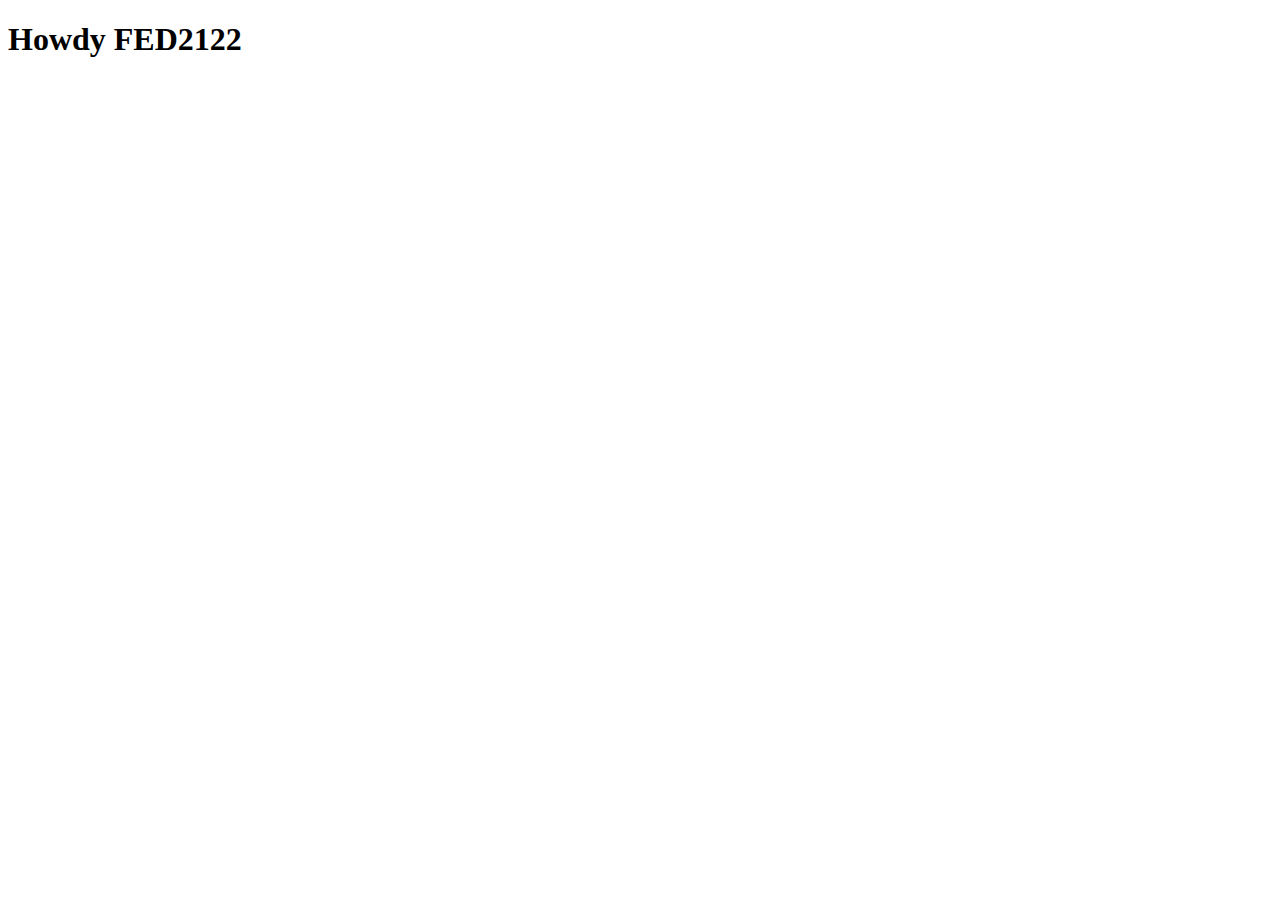
==== index.html @ 8ba16853 "Add files via upload" ====
<!doctype html>
<html lang="nl">
	
<head>
	<meta charset="UTF-8">
	<meta name="author" content="jouw naam">
	<meta name="viewport" content="width=device-width, initial-scale=1">
	
	<title>Li.me</title>
	
	<link href="styles/style.css" rel="stylesheet">
	<link rel="icon" type="image/svg+xml" href="images/LimeLogo.png">
</head>

<body>
	<h1>Howdy FED2122</h1>

	<script src="scripts/script.js"></script>
</body>
	
</html>
---- styles/style.css ----
/* CSS Document */
*, *::after, *::before {
  box-sizing:border-box;  
}
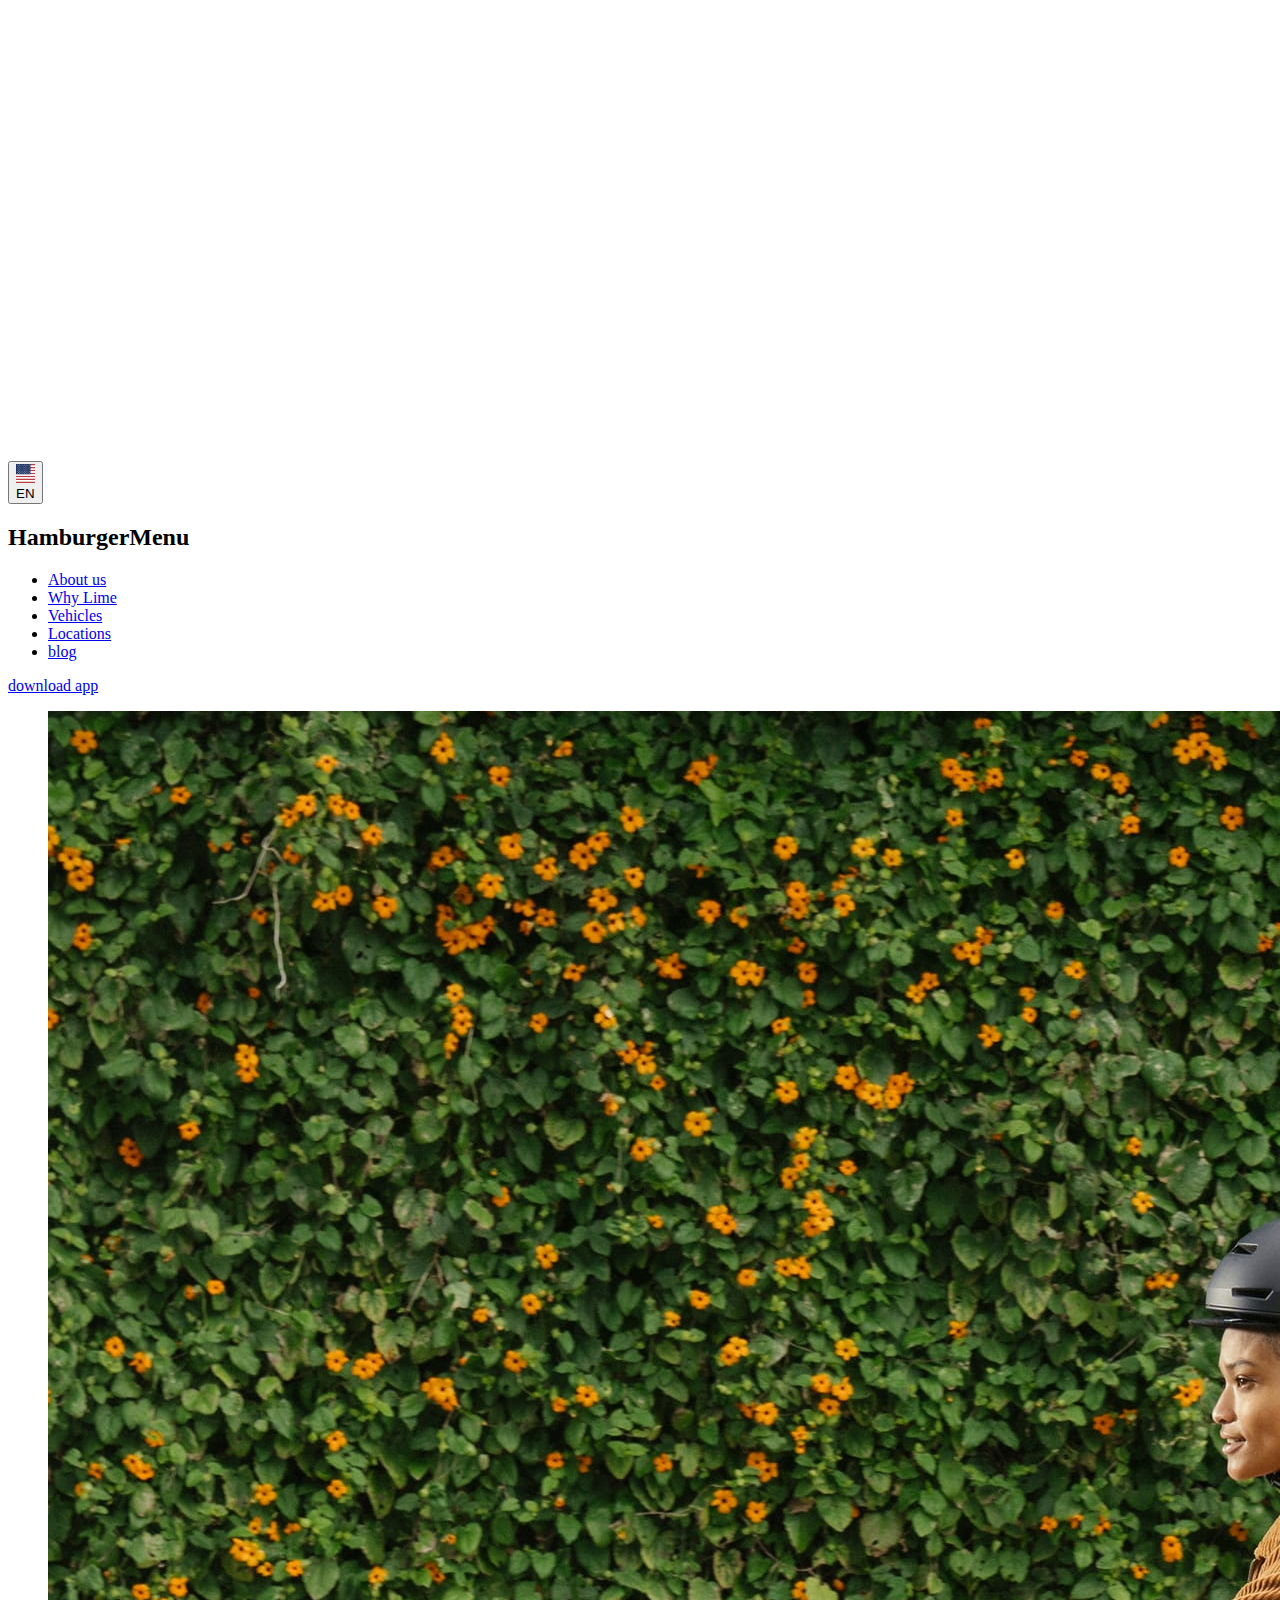
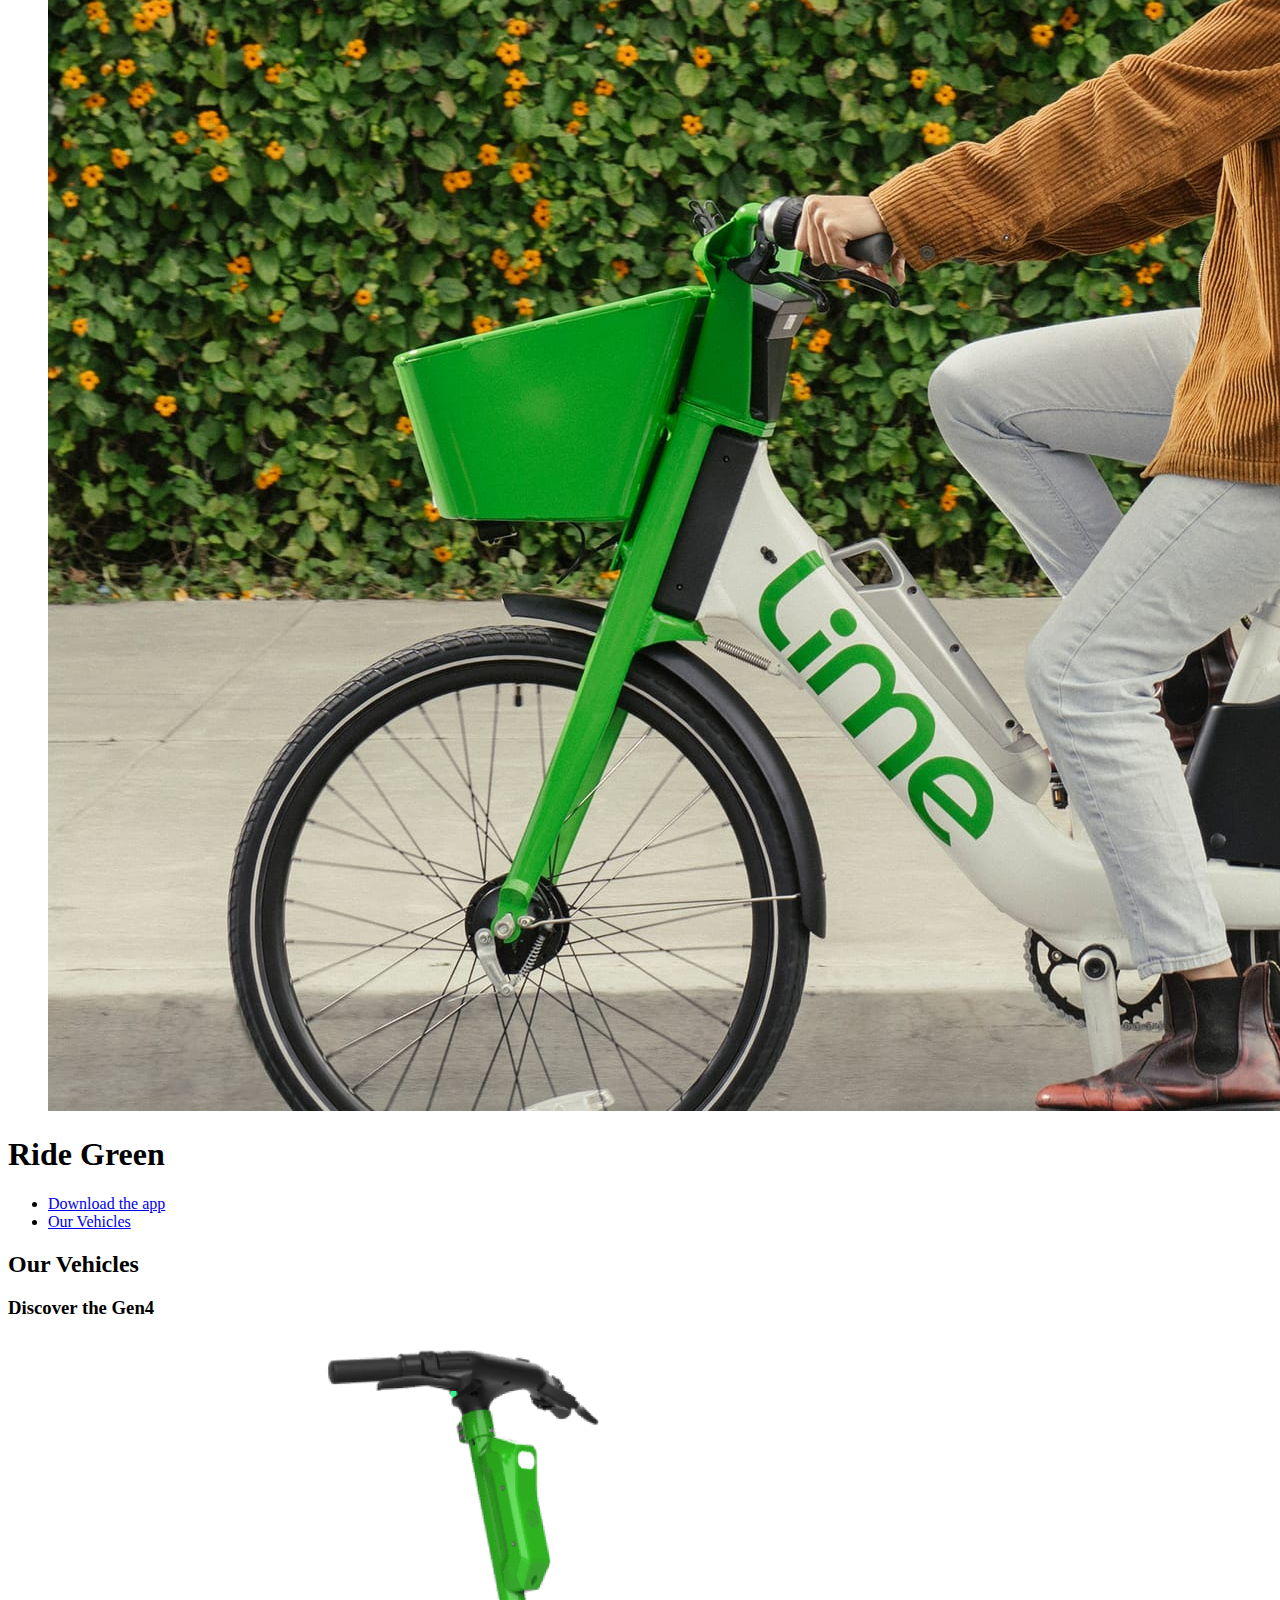
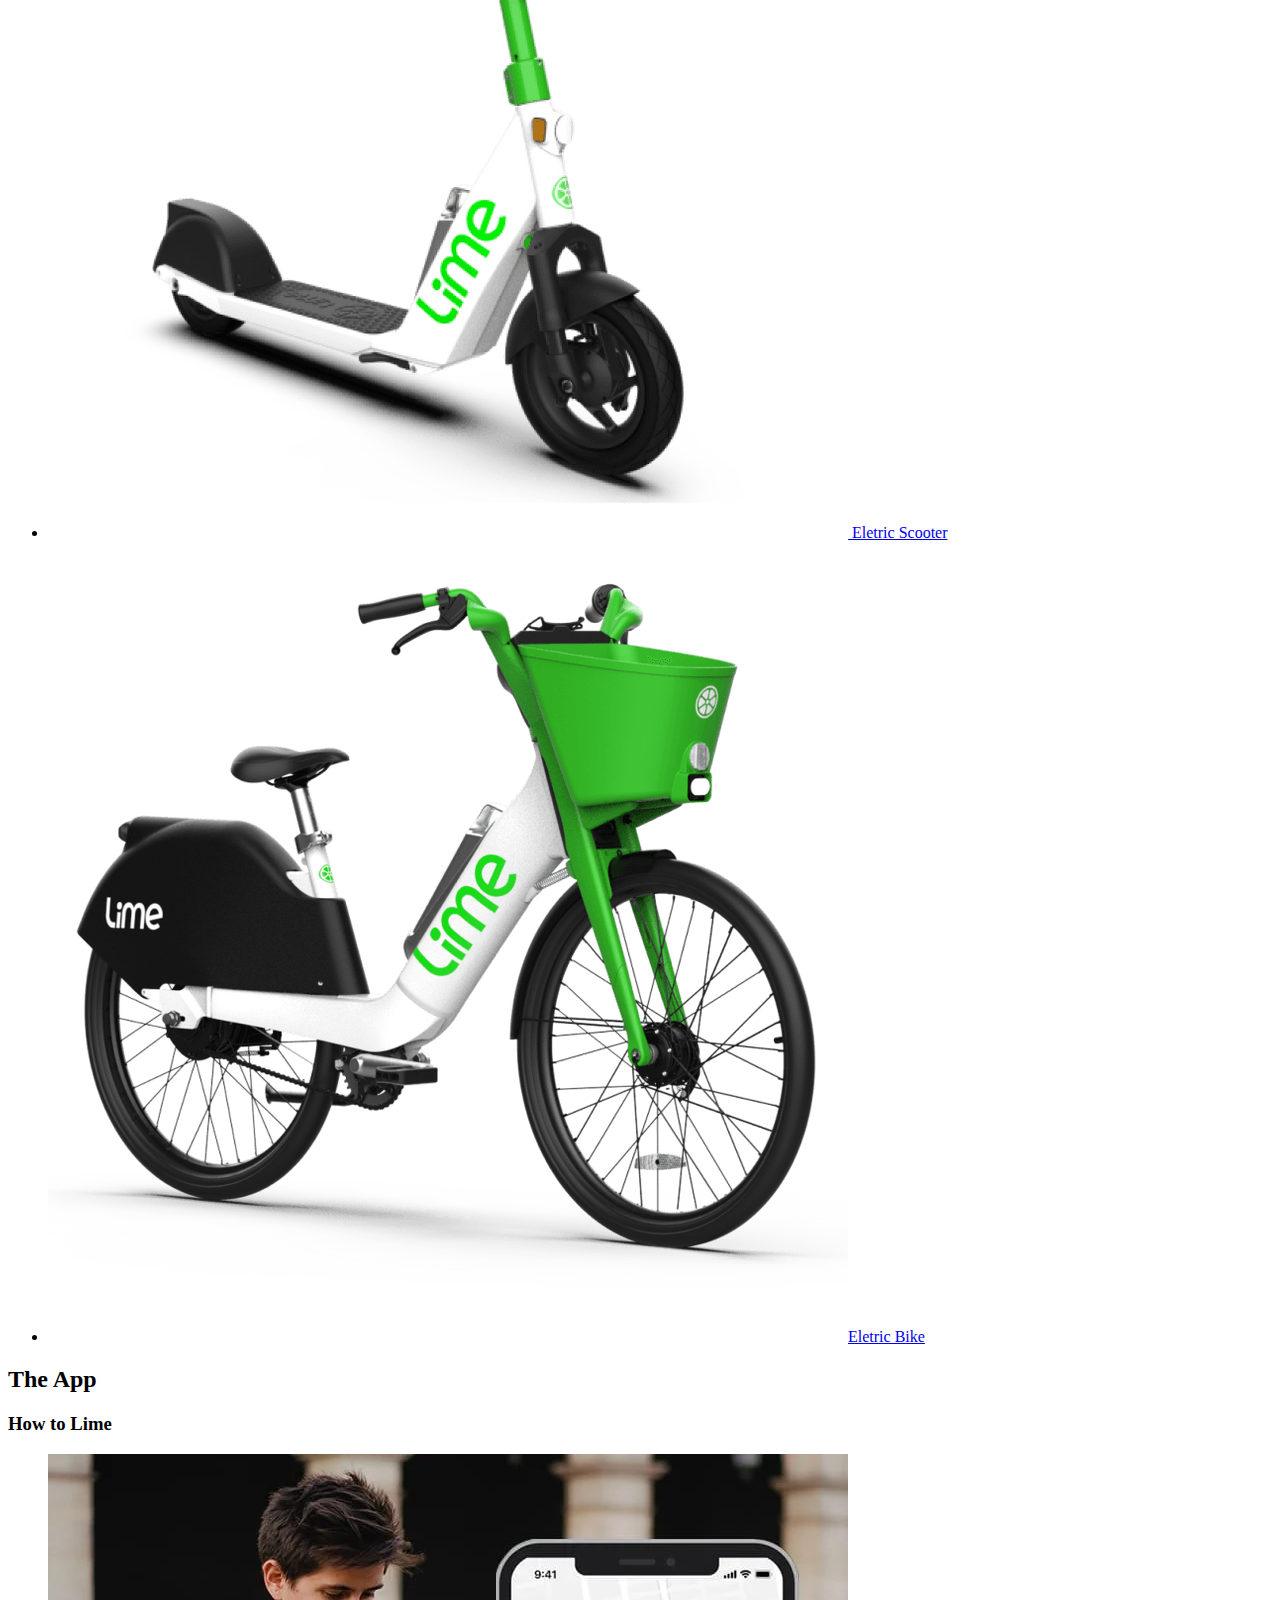
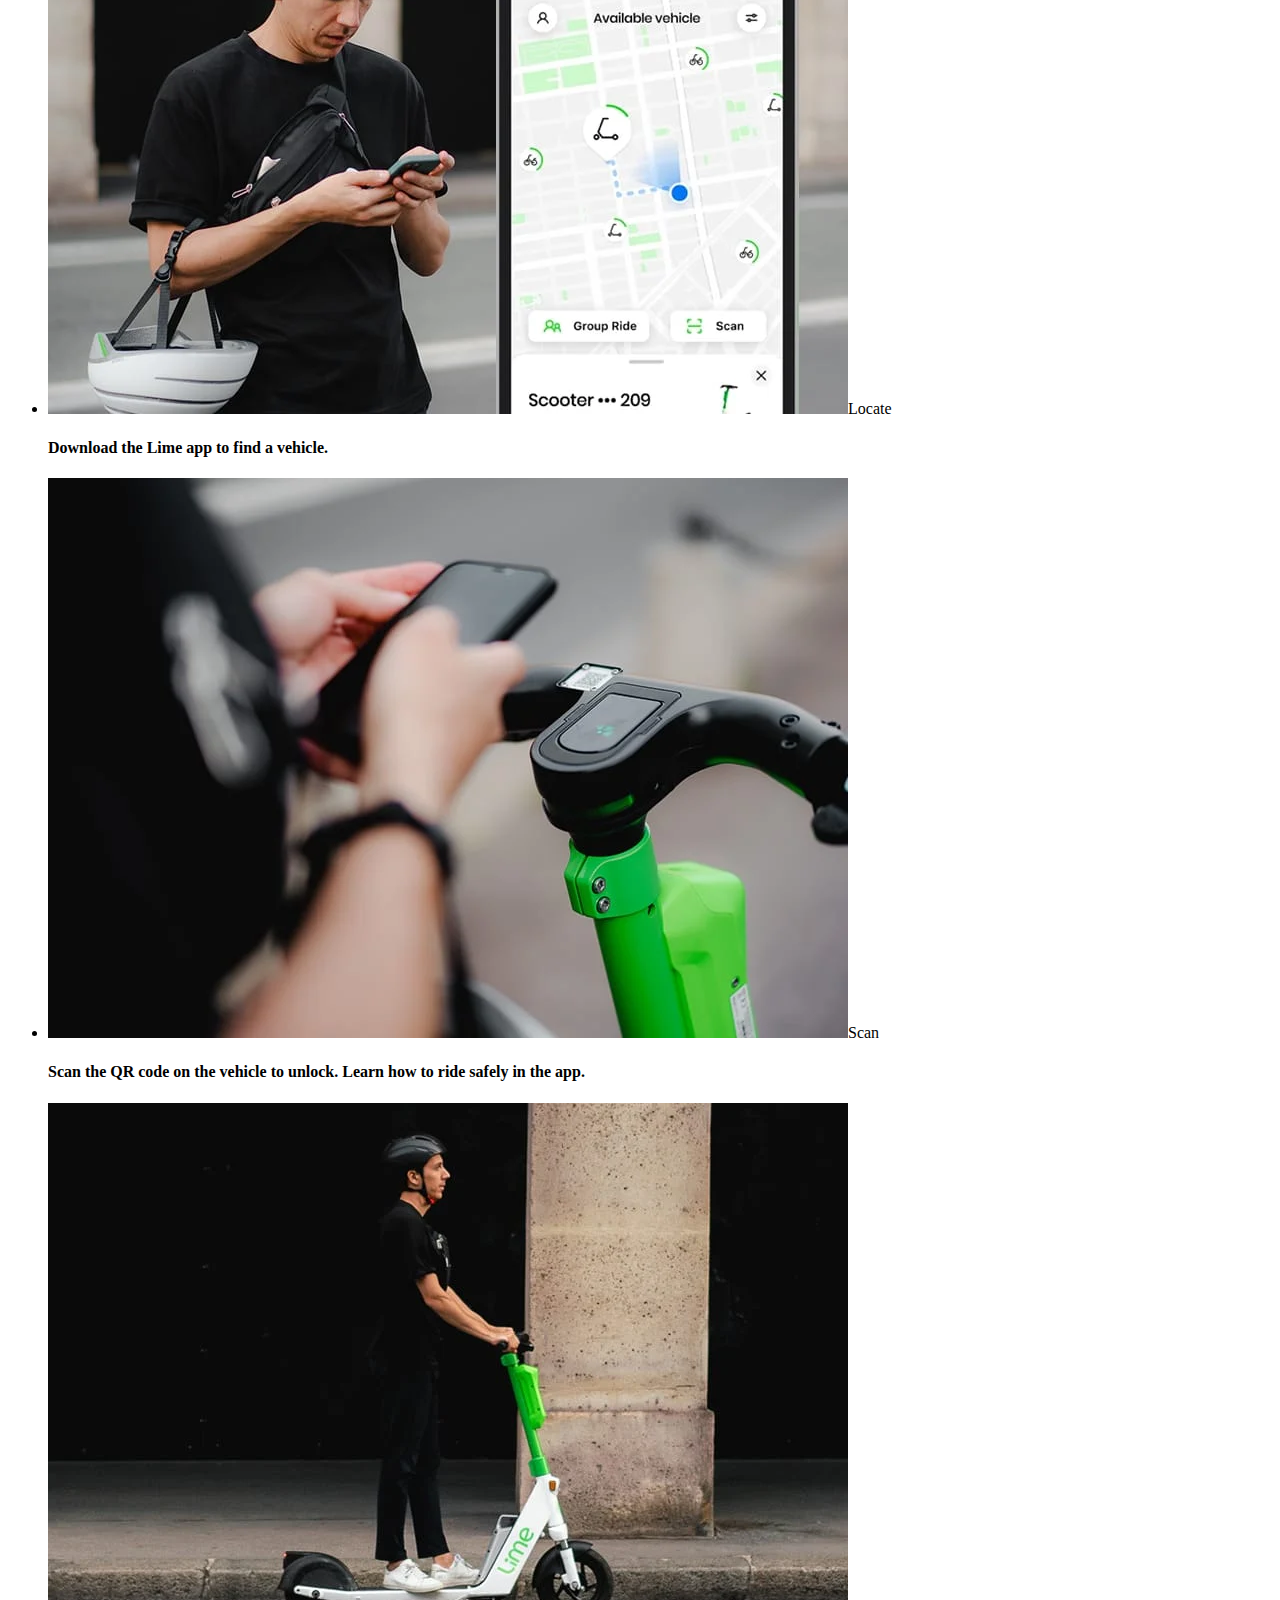
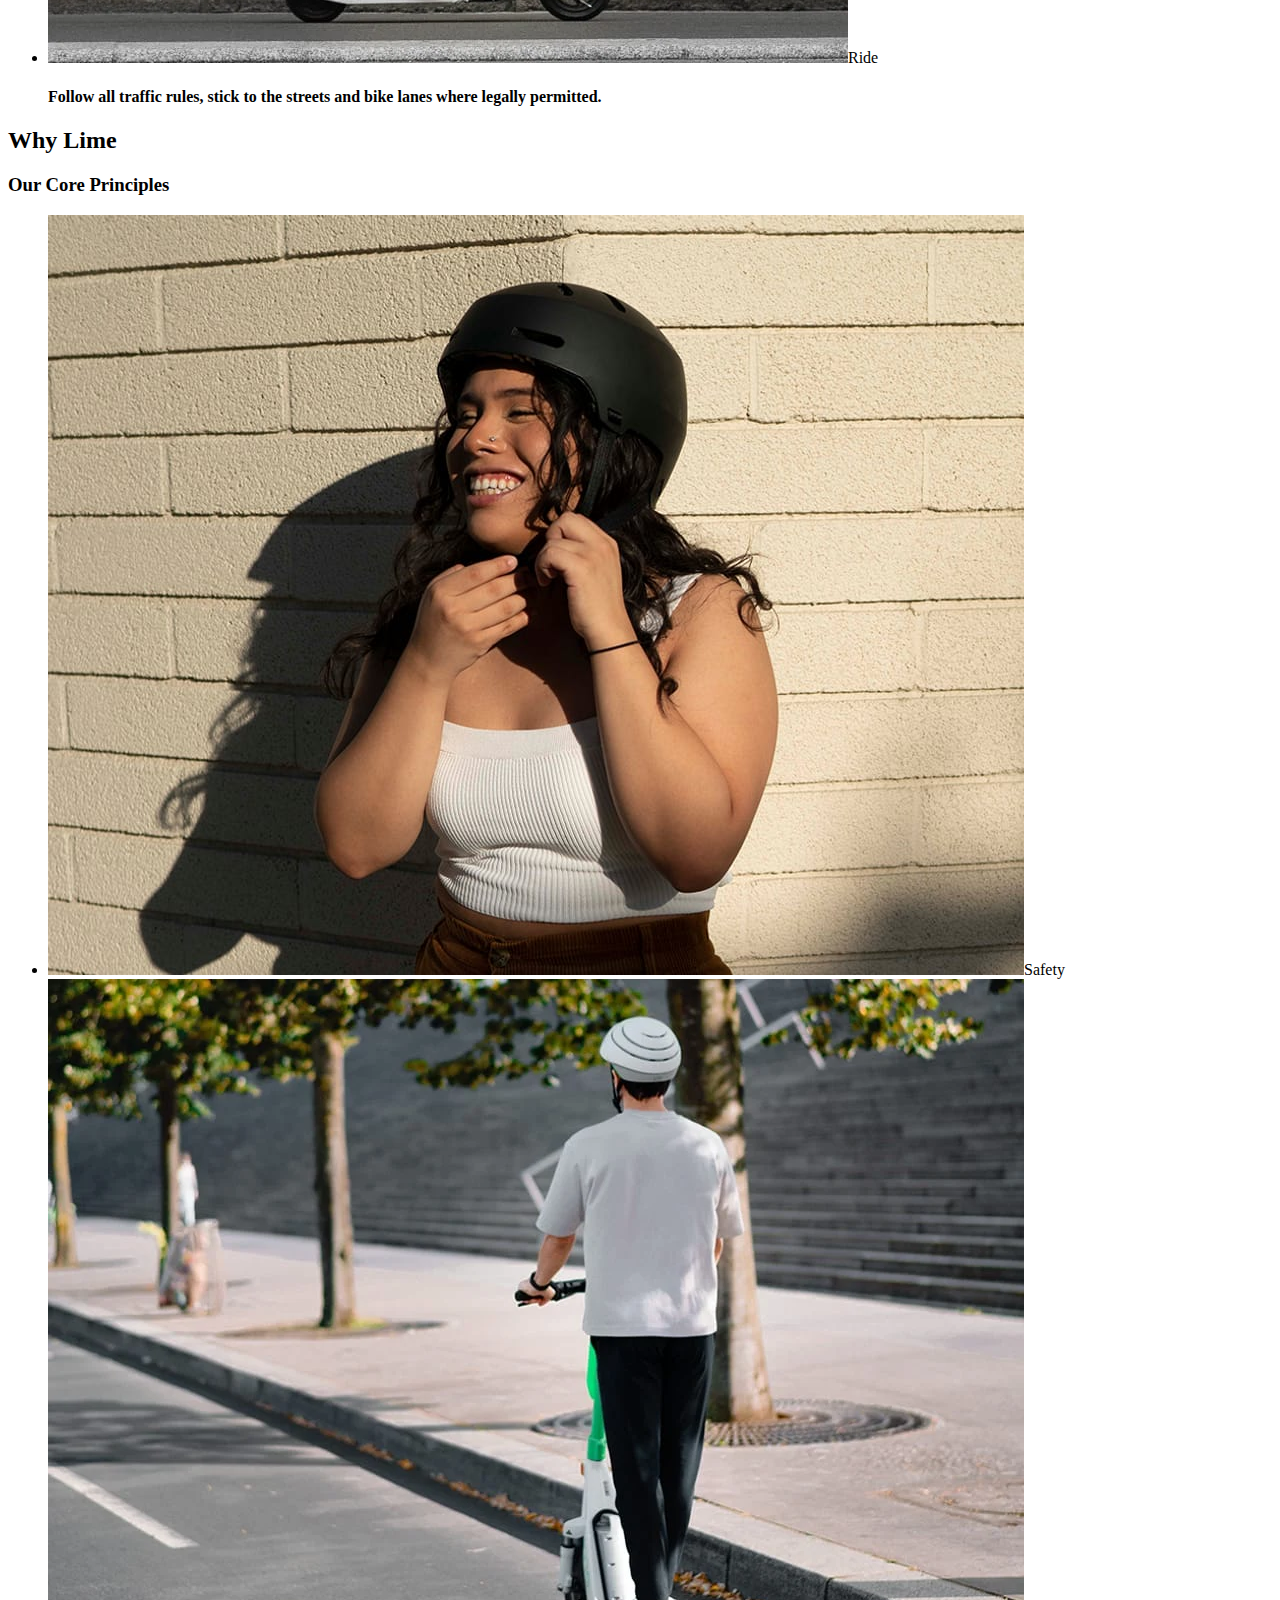
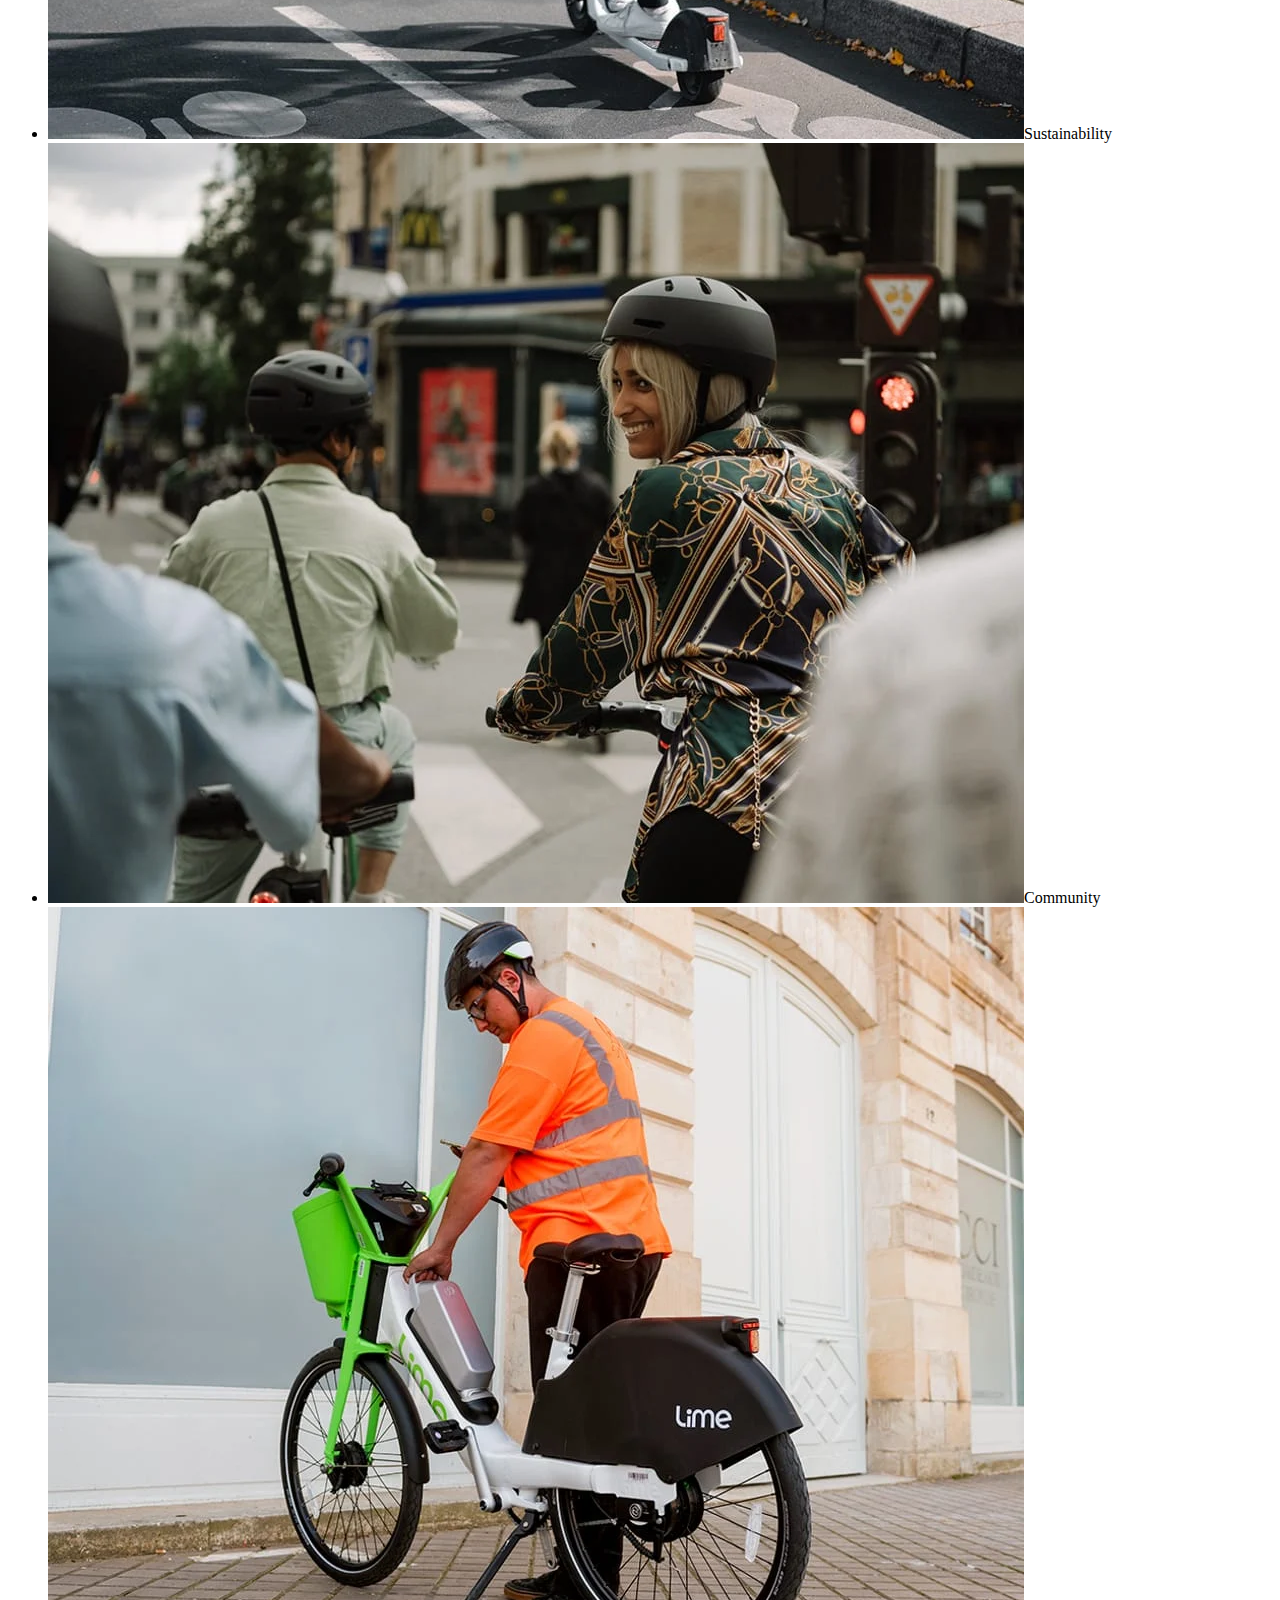
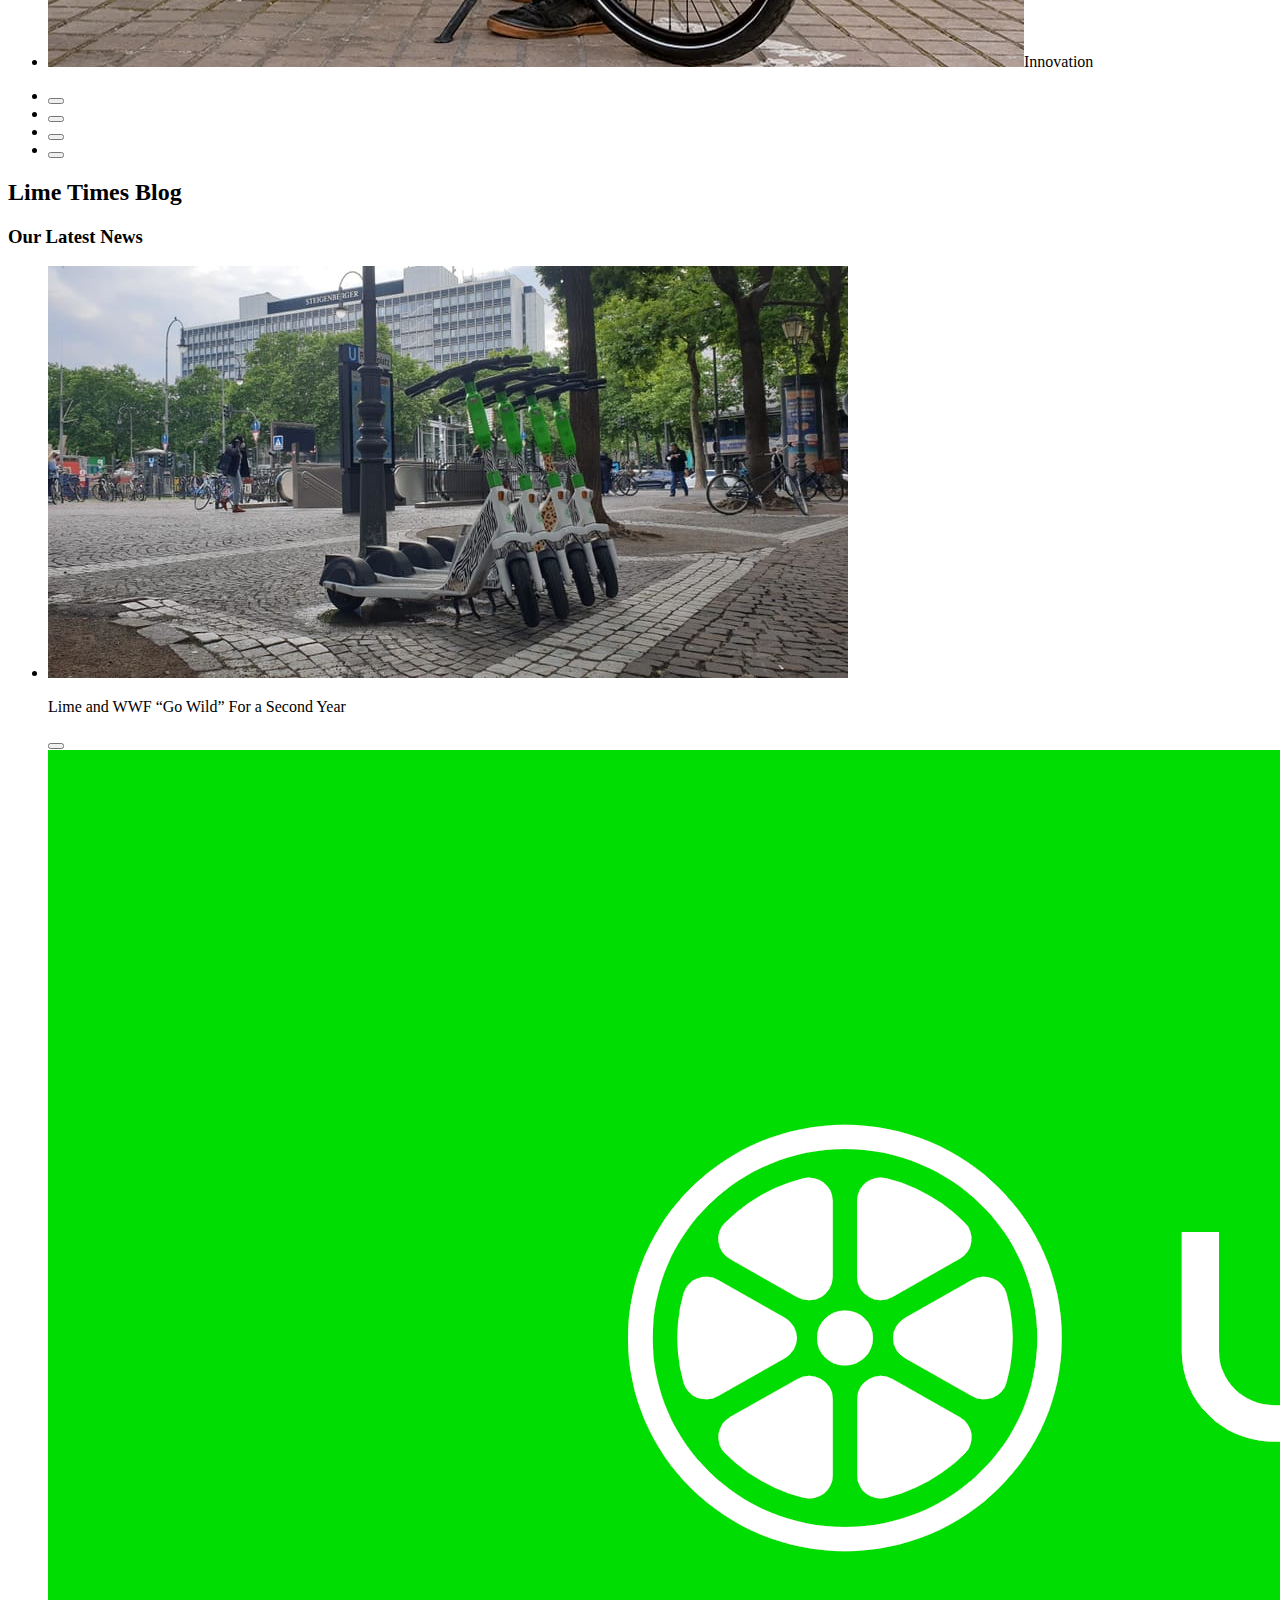
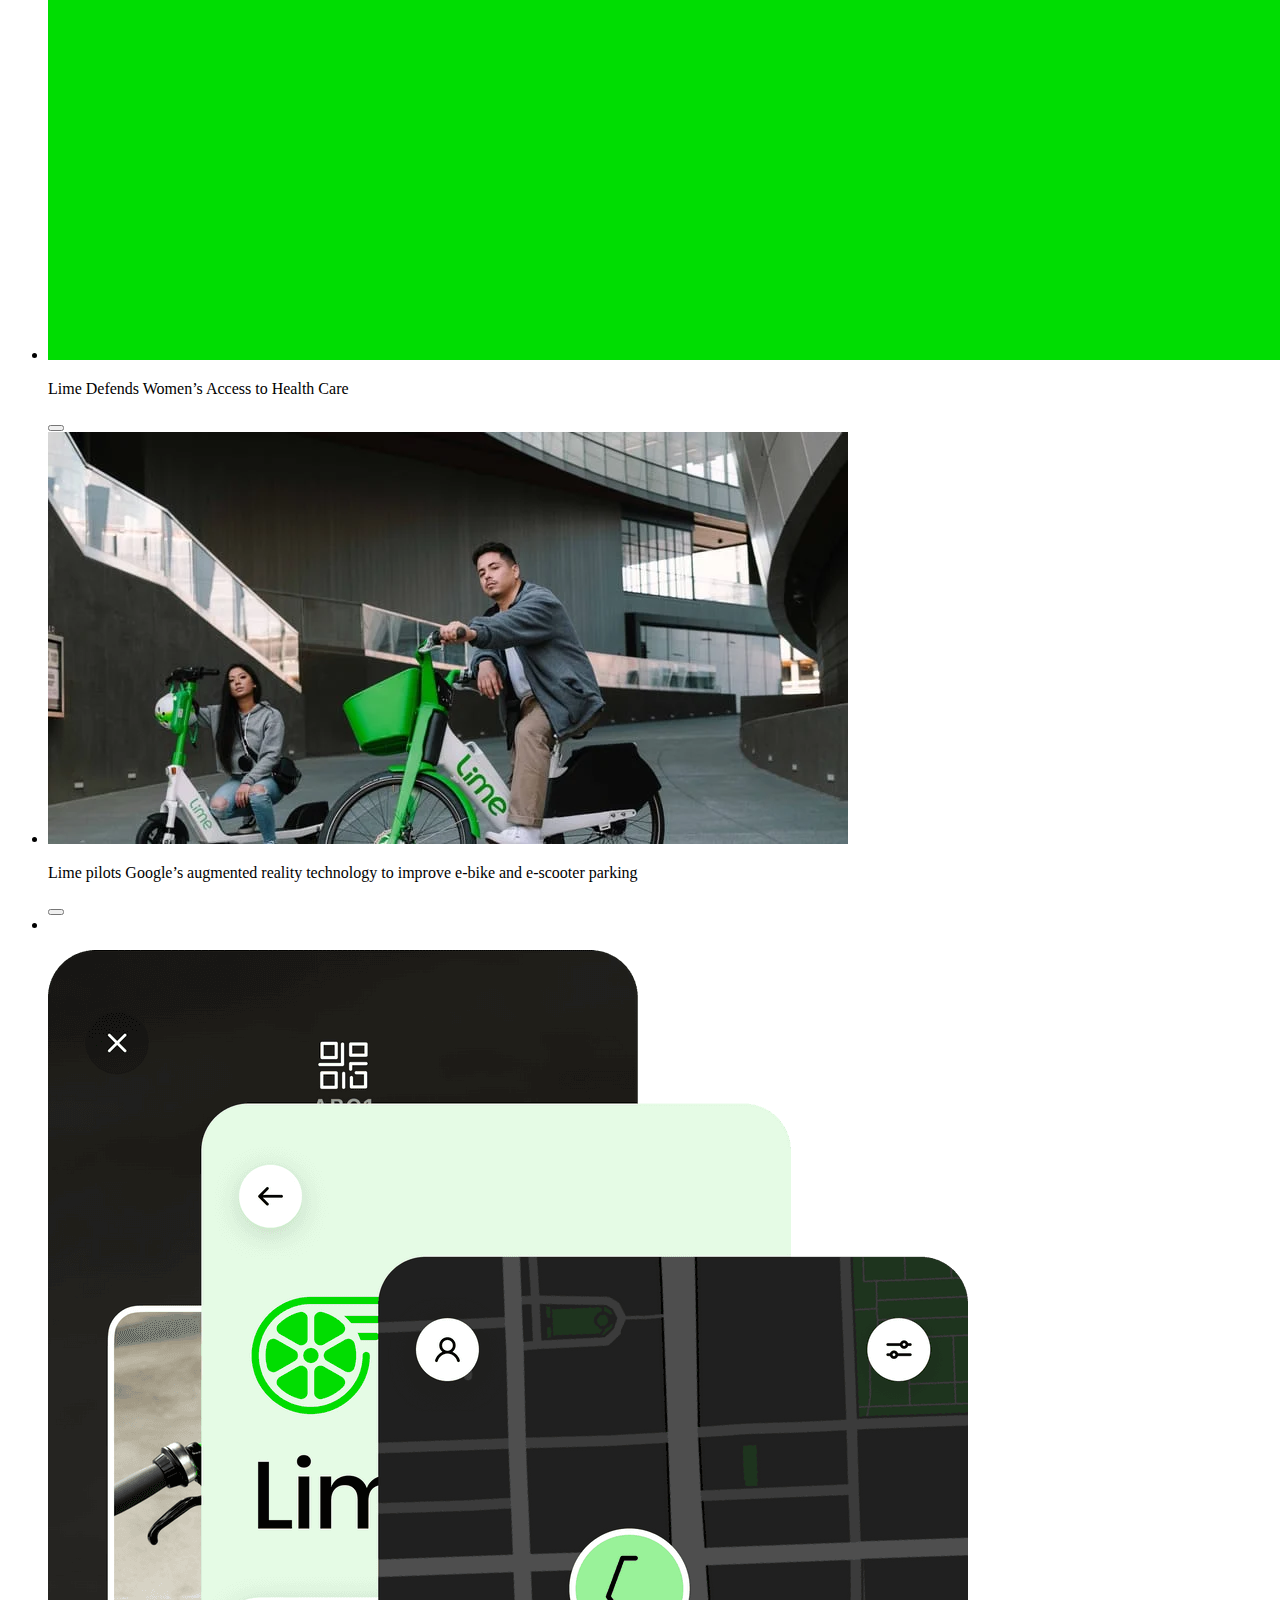
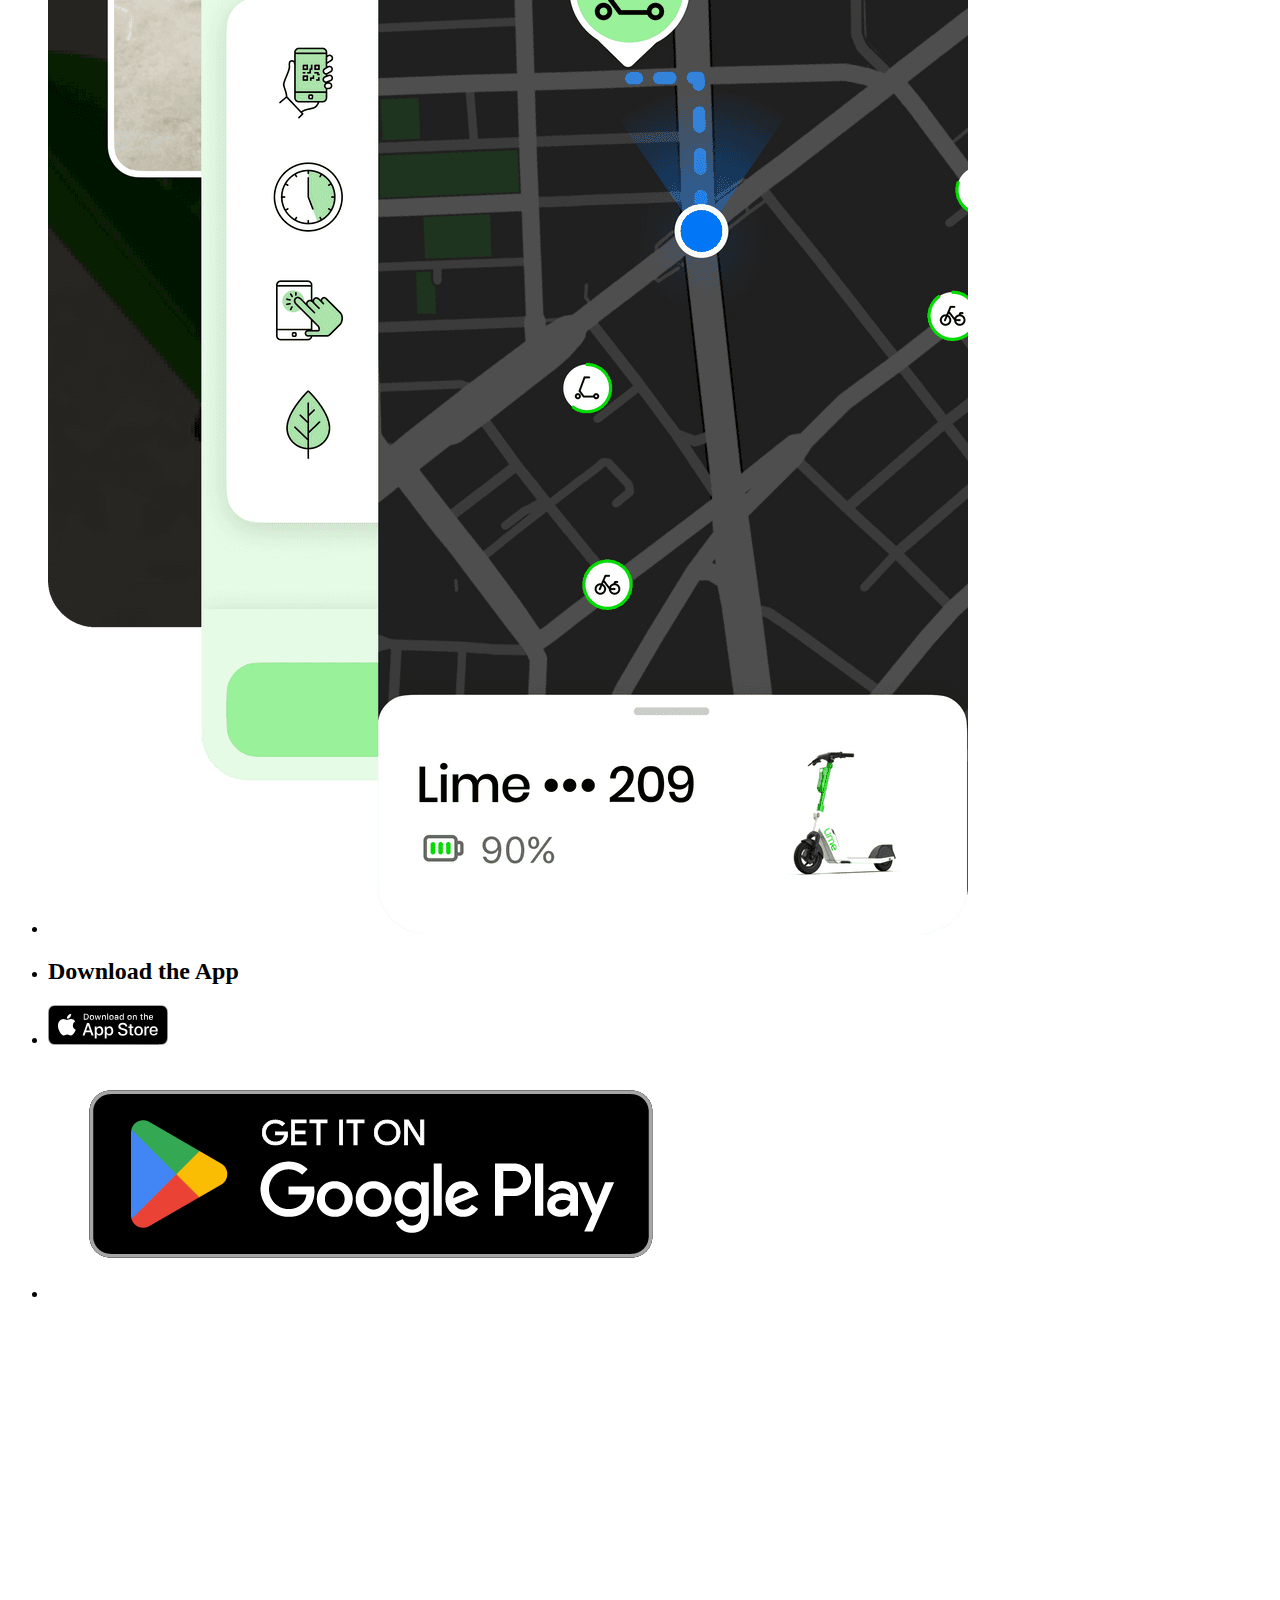
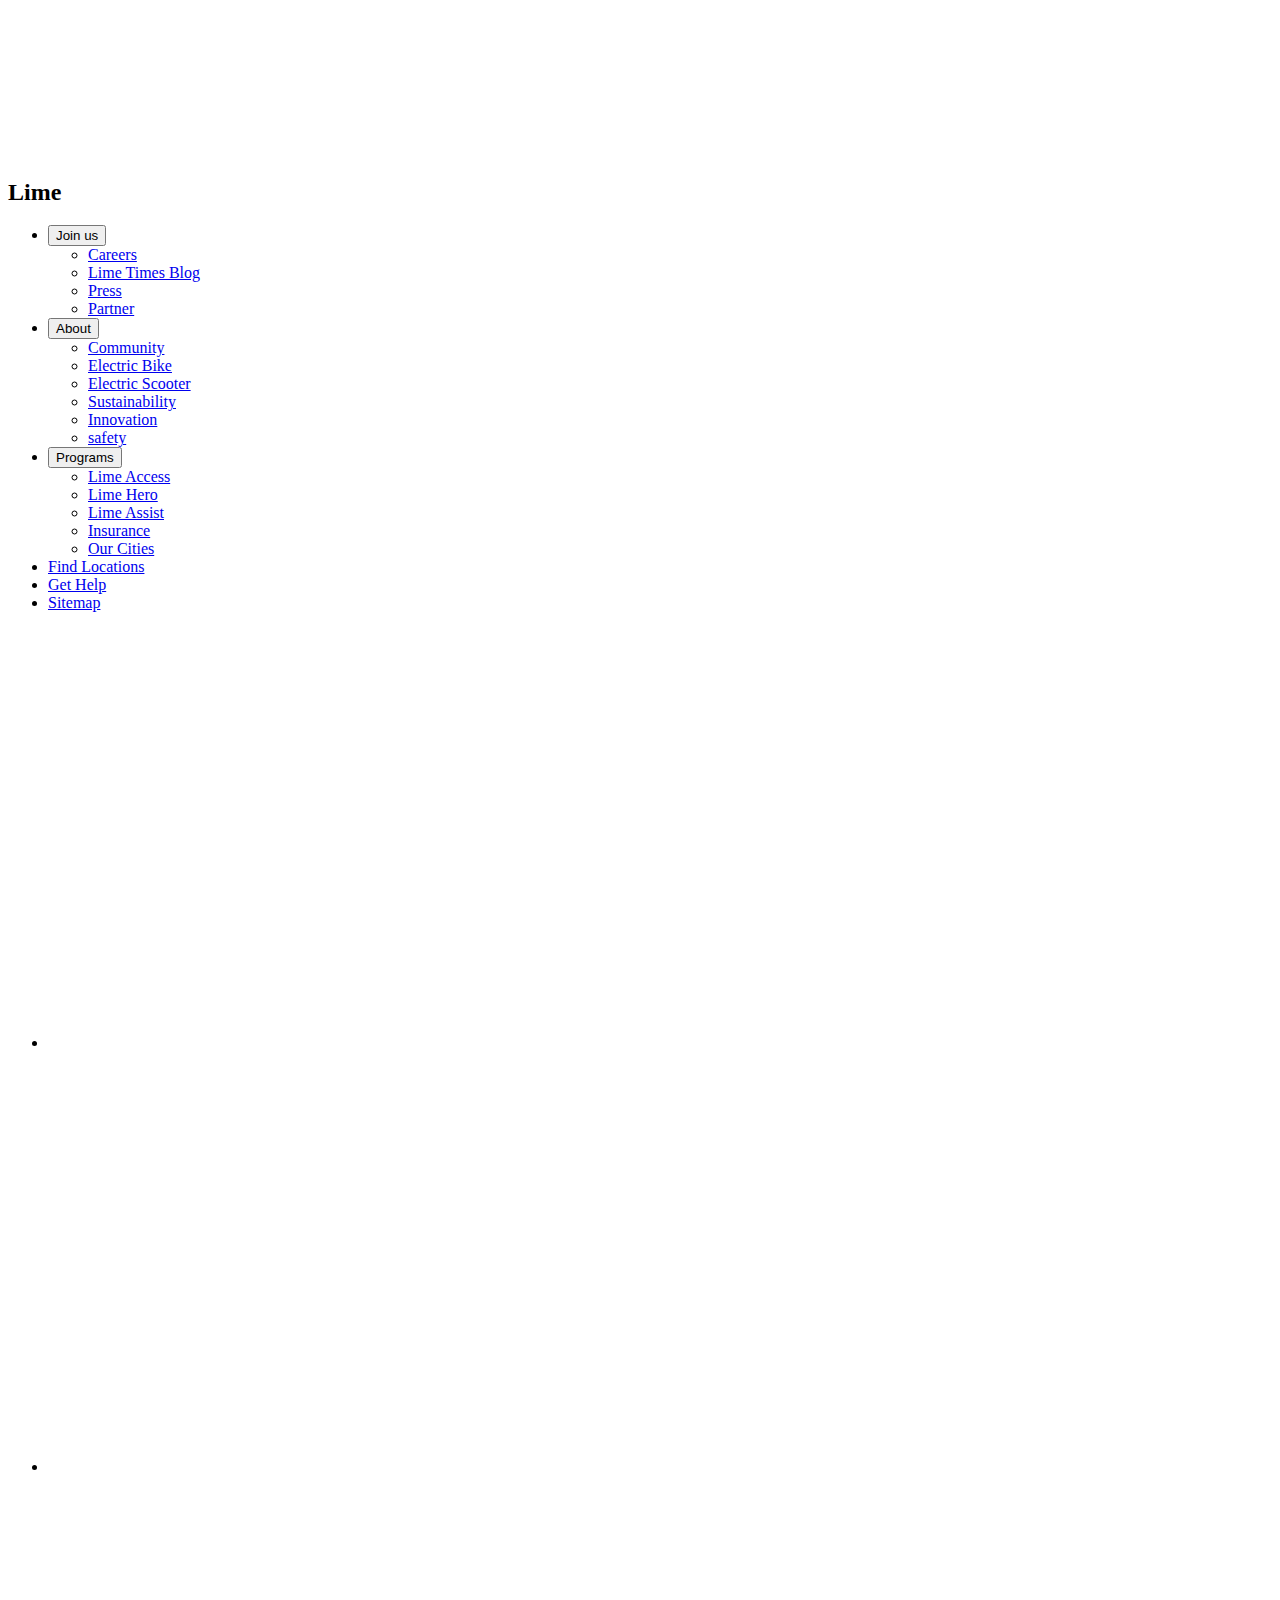
==== commit ea82a636: "Add files via upload" ====
--- a/index.html
+++ b/index.html
@@ -1,21 +1,175 @@
 <!doctype html>
 <html lang="nl">
-	
+
 <head>
-	<meta charset="UTF-8">
-	<meta name="author" content="jouw naam">
-	<meta name="viewport" content="width=device-width, initial-scale=1">
-	
-	<title>Li.me</title>
-	
-	<link href="styles/style.css" rel="stylesheet">
-	<link rel="icon" type="image/svg+xml" href="images/LimeLogo.png">
+    <meta charset="UTF-8">
+    <meta name="author" content="jouw naam">
+    <meta name="viewport" content="width=device-width, initial-scale=1">
+
+    <title>E-scooters & E-bike sharing | Lime micromobility</title>
+
+    <link href="styles/style.css" rel="stylesheet">
+    <link rel="icon" type="image/svg+xml" href="images/Lime_icon.svg">
 </head>
 
 <body>
-	<h1>Howdy FED2122</h1>
+    <header>
+        <nav><a href="index.html"><img src="images/LimeLogo.svg" alt="logo van Lime"></a>
+            <button class="languge"><img src="images/AmericanFlag.svg" alt="amerikaanse vlag">EN</button>
+            <section>
+                <h2>HamburgerMenu</h2>
+                <ul>
+                    <li><a href="#">About us</a></li>
+                    <li><a href="#">Why Lime</a></li>
+                    <li><a href="#">Vehicles</a></li>
+                    <li><a href="#">Locations</a></li>
+                    <li><a href="Blog.html">blog</a></li>
+                </ul>
+            </section>
+            <a href="#">download app</a>
+        </nav>
 
-	<script src="scripts/script.js"></script>
+    </header>
+    <main>
+        <figure>
+            <img src="images/1stIMGhomepage.jpeg" alt=" girl with helmed on lime e-bike ">
+        </figure>
+        <!--    1st section -->
+        <section>
+            <h1>Ride Green</h1>
+            <ul>
+                <li><a href="#">Download the app</a></li>
+                <li><a href="#">Our Vehicles</a></li>
+            </ul>
+        </section>
+        <!--    2nd section -->
+        <section>
+            <h2>Our Vehicles</h2>
+            <h3>Discover the Gen4</h3>
+            <ul>
+                <li><a href="#"><img src="images/stepHomeP.png" alt="e-scooter image"> Eletric Scooter</a></li>
+                <li> <a href="#"><img src="images/fietsHomep.webp" alt=" e-bike image">Eletric Bike</a></li>
+            </ul>
+        </section>
+        <!--    3rd section -->
+        <section>
+            <h2>The App</h2>
+            <h3>How to Lime</h3>
+            <ul>
+                <li><img src="images/LOCATE_afb..webp" alt=" boy with phone searching for Lime vehicles">Locate<h4>Download the Lime app to find a vehicle.</h4>
+                </li>
+                <li><img src="images/SCAN_afb.webp" alt="scanning the QR-code on the Lime vehicle">Scan<h4>Scan the QR code on the vehicle to unlock. Learn how to ride safely in the app.</h4>
+                </li>
+                <li><img src="images/RIDE_step.webp" alt="man with helmed riding e-scooter">Ride<h4>Follow all traffic rules, stick to the streets and bike lanes where legally permitted.</h4>
+                </li>
+            </ul>
+        </section>
+        <!--    4th section -->
+        <section>
+            <h2>Why Lime</h2>
+            <h3>Our Core Principles</h3>
+            <ul>
+                <li><a href="#"></a><img src="images/SAFETY.jpeg" alt="Girl with a helmed on her head">Safety</li>
+                <li><a href="#"></a><img src="images/SUSTAINABILITY.webp" alt="guy riding e-scotter on bike path from the back ">Sustainability</li>
+                <li><a href="#"></a><img src="images/COMMUNITY.webp" alt="group of people riding on Lime vehicles">Community</li>
+                <li><a href="#"></a><img src="images/INNOVATION.webp" alt="Lime employee changing the battery from e-bike">Innovation</li>
+            </ul>
+
+            <ul>
+                <li><button></button></li>
+                <li><button></button></li>
+                <li><button></button></li>
+                <li><button></button></li>
+            </ul>
+        </section>
+        <!--    5th section -->
+        <section>
+            <h2>Lime Times Blog</h2>
+            <h3>Our Latest News</h3>
+            <ul>
+                <li><a href="#"></a><img src="images/e-scootersOnSquare.jpeg" alt="e-scooters on a square">
+                    <p>Lime and WWF “Go Wild” For a Second Year</p><button></button>
+                </li>
+                <li><a href="#"></a><img src="images/AccesHealthCare.png" alt="green background with white Lime logo">
+                    <p>Lime Defends Women’s Access to Health Care</p><button></button>
+                </li>
+                <li><a href="#"></a><img src="images/LimeStreet.webp" alt="two people with lime vehicles on the street">
+                    <p>Lime pilots Google’s augmented reality technology to improve e-bike and e-scooter parking</p><button></button>
+                </li>
+                <li><a href="#"></a></li>
+            </ul>
+        </section>
+        <!--    6th section -->
+        <section>
+
+            <ul>
+                <li><img src="images/app-store-section-image.webp" alt="screens from the Lime app"></li>
+                <li>
+                    <h2>Download the App</h2>
+                </li>
+                <li><a href="https://apps.apple.com/app/lime-your-ride-anytime/id1199780189"></a><img src="images/Download_on_the_App_Store_Badge.svg" alt="badge from the app store "></li>
+                <li><a href="https://play.google.com/store/apps/details?id=com.limebike"></a><img src="images/playstore_badge.png" alt="badge from the play store"></li>
+            </ul>
+        </section>
+    </main>
+    <footer>
+        <nav>
+            <h2><a href="#"><img src="images/LimeLogo.svg" alt="groen Lime logo"></a>Lime</h2>
+            <ul>
+                <li><button>Join us</button>
+                    <ul>
+                        <li><a href="#">Careers</a></li>
+                        <li><a href="Blog.html">Lime Times Blog</a></li>
+                        <li><a href="#">Press</a></li>
+                        <li><a href="#">Partner</a></li>
+                    </ul>
+                </li>
+                <li><button>About</button>
+                    <ul>
+                        <li><a href="#">Community</a></li>
+                        <li><a href="#">Electric Bike</a></li>
+                        <li><a href="#">Electric Scooter</a></li>
+                        <li><a href="#">Sustainability</a></li>
+                        <li><a href="#">Innovation</a></li>
+                        <li><a href="#">safety</a></li>
+                    </ul>
+                </li>
+
+                <li><button>Programs</button>
+                    <ul>
+                        <li><a href="#">Lime Access</a></li>
+                        <li><a href="#">Lime Hero</a></li>
+                        <li><a href="#">Lime Assist</a></li>
+                        <li><a href="#">Insurance</a></li>
+                        <li><a href="#">Our Cities</a></li>
+                    </ul>
+                </li>
+                <li><a href="#">Find Locations</a></li>
+                <li><a href="#">Get Help</a></li>
+                <li><a href="#">Sitemap</a></li>
+            </ul>
+            <ul>
+                <li><a href="https://twitter.com/limebike"><img src="images/twitter.webp" alt="twitter logo"></a></li>
+                <li><a href="https://www.facebook.com/limebike/"><img src="images/facebook.webp" alt="Facebook logo"></a></li>
+                <li><a href="https://www.linkedin.com/company/limebike/"><img src="images/linkedin.webp" alt="Linkedin logo"></a></li>
+                <li><a href="https://www.youtube.com/channel/UCQ0MzWRGkmr_K-_QFVcvgsw"><img src="images/youtube.webp" alt="Youtube logo"></a></li>
+                <li><a href="https://www.instagram.com/lime/"><img src="images/instagram.webp" alt="Instagram logo"></a></li>
+            </ul>
+            <p><time>2022</time>Lime</p>
+            <ul>
+                <li><a href="#">User Agreement</a></li>
+                <li><a href="#">Privacy Policy</a></li>
+                <li><a href="#">Data Request</a></li>
+                <li><a href="#">Research</a></li>
+                <li><a href="#">Legal Bases</a></li>
+                <li><a href="#">My Information</a></li>
+                <li><a href="#">Imprint</a></li>
+            </ul>
+
+        </nav>
+    </footer>
+
+    <script src="scripts/script.js"></script>
 </body>
-	
+
 </html>
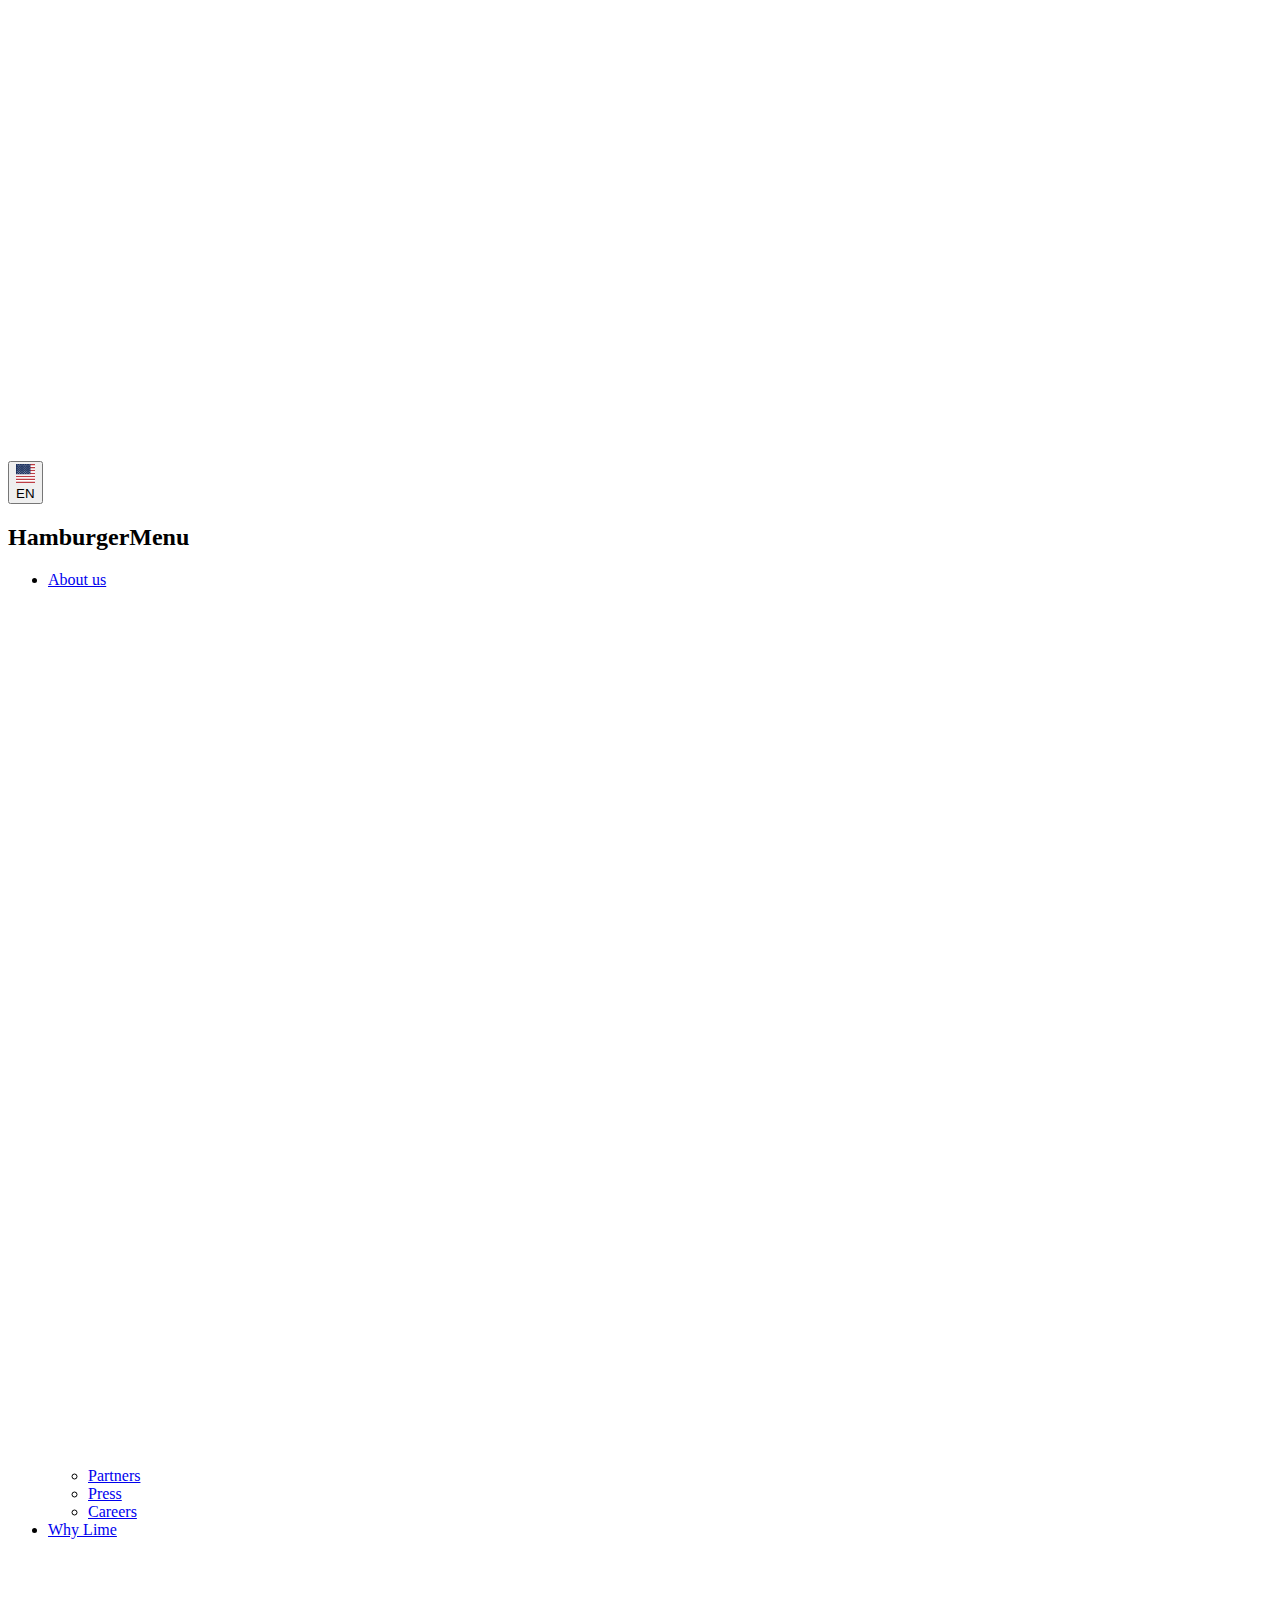
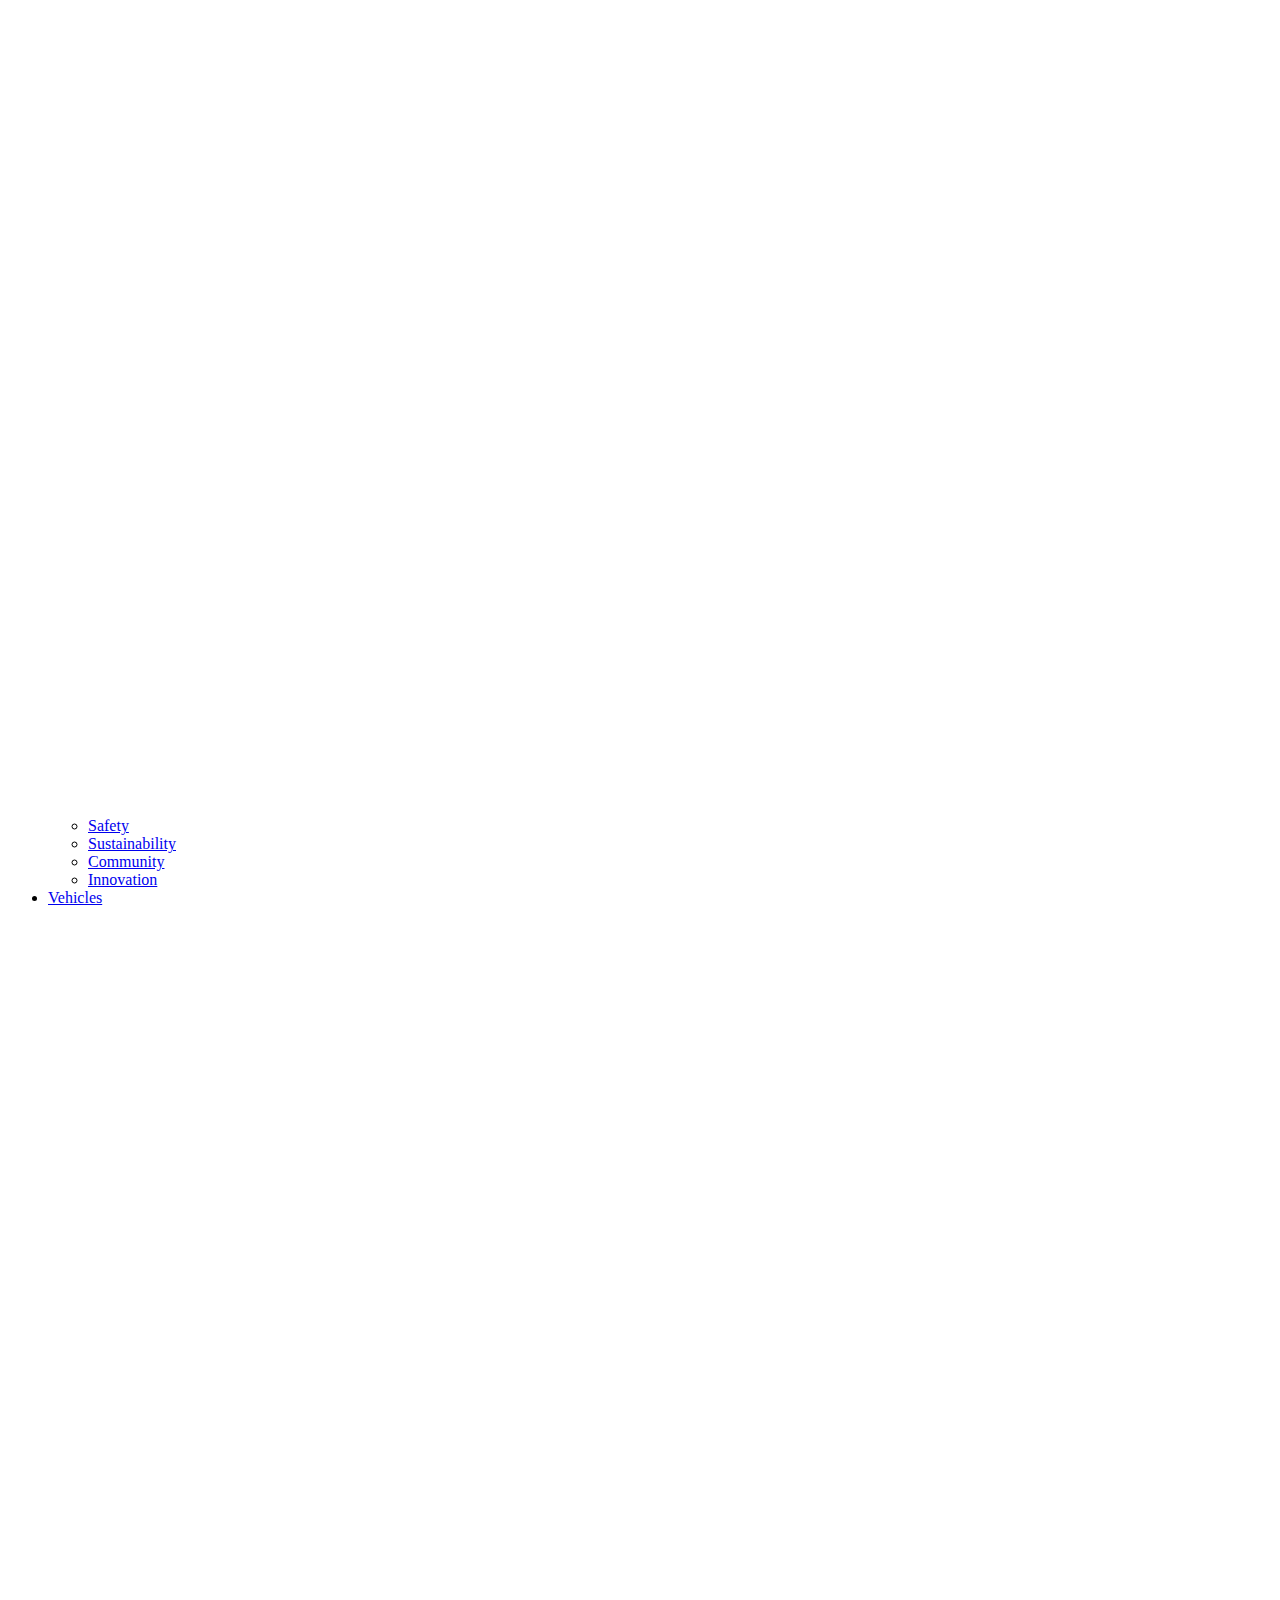
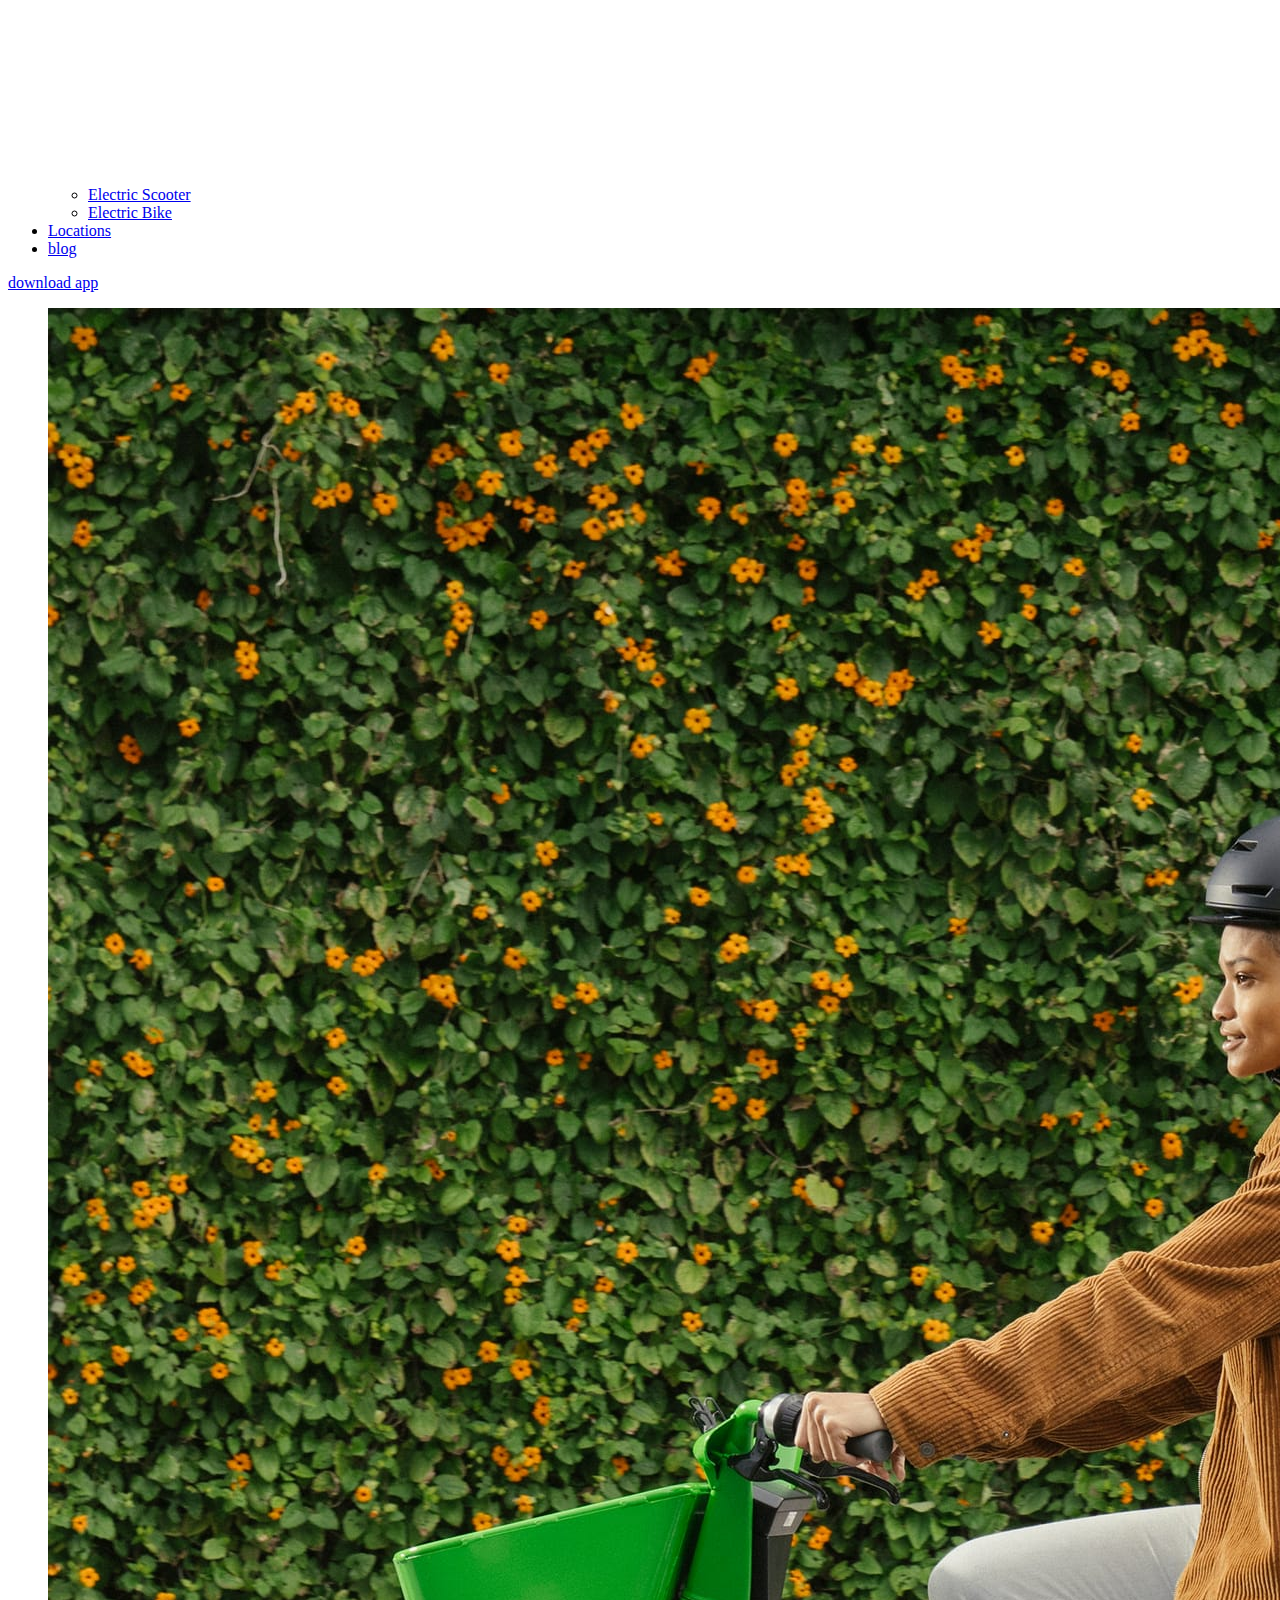
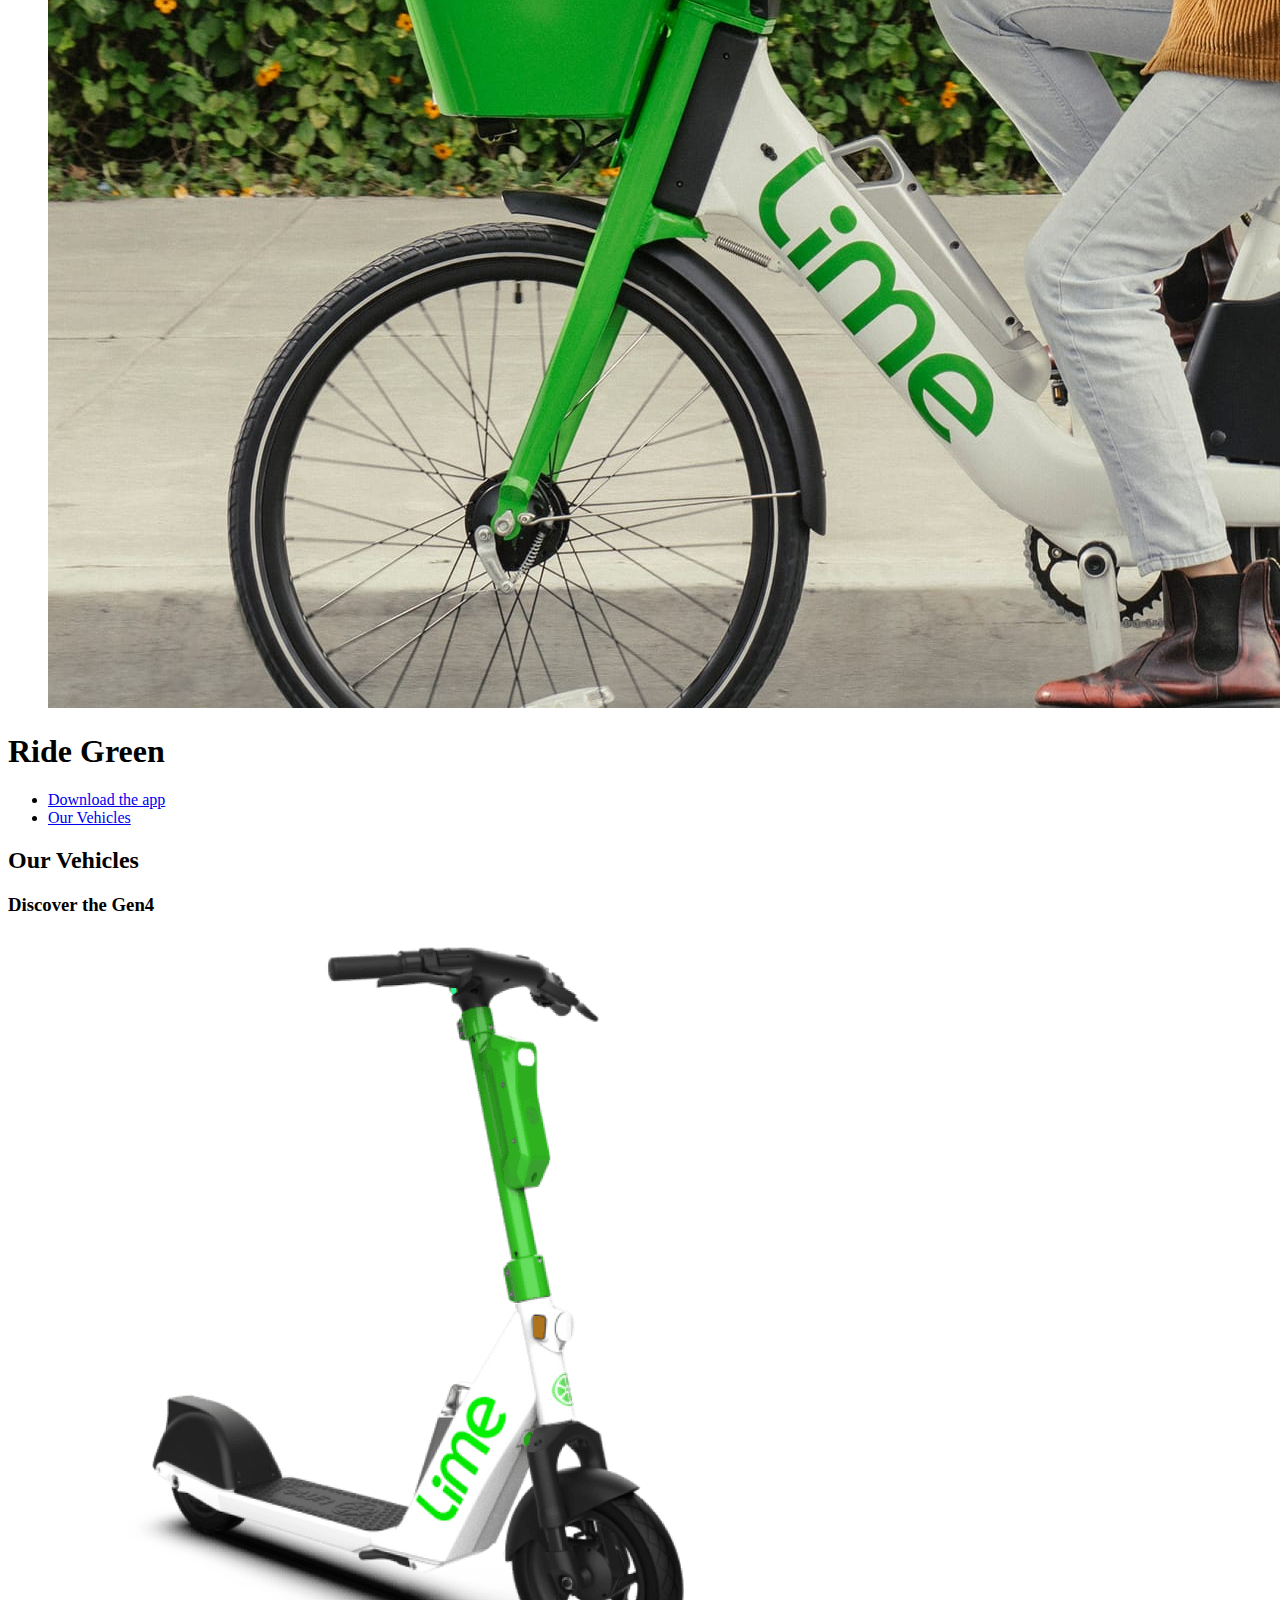
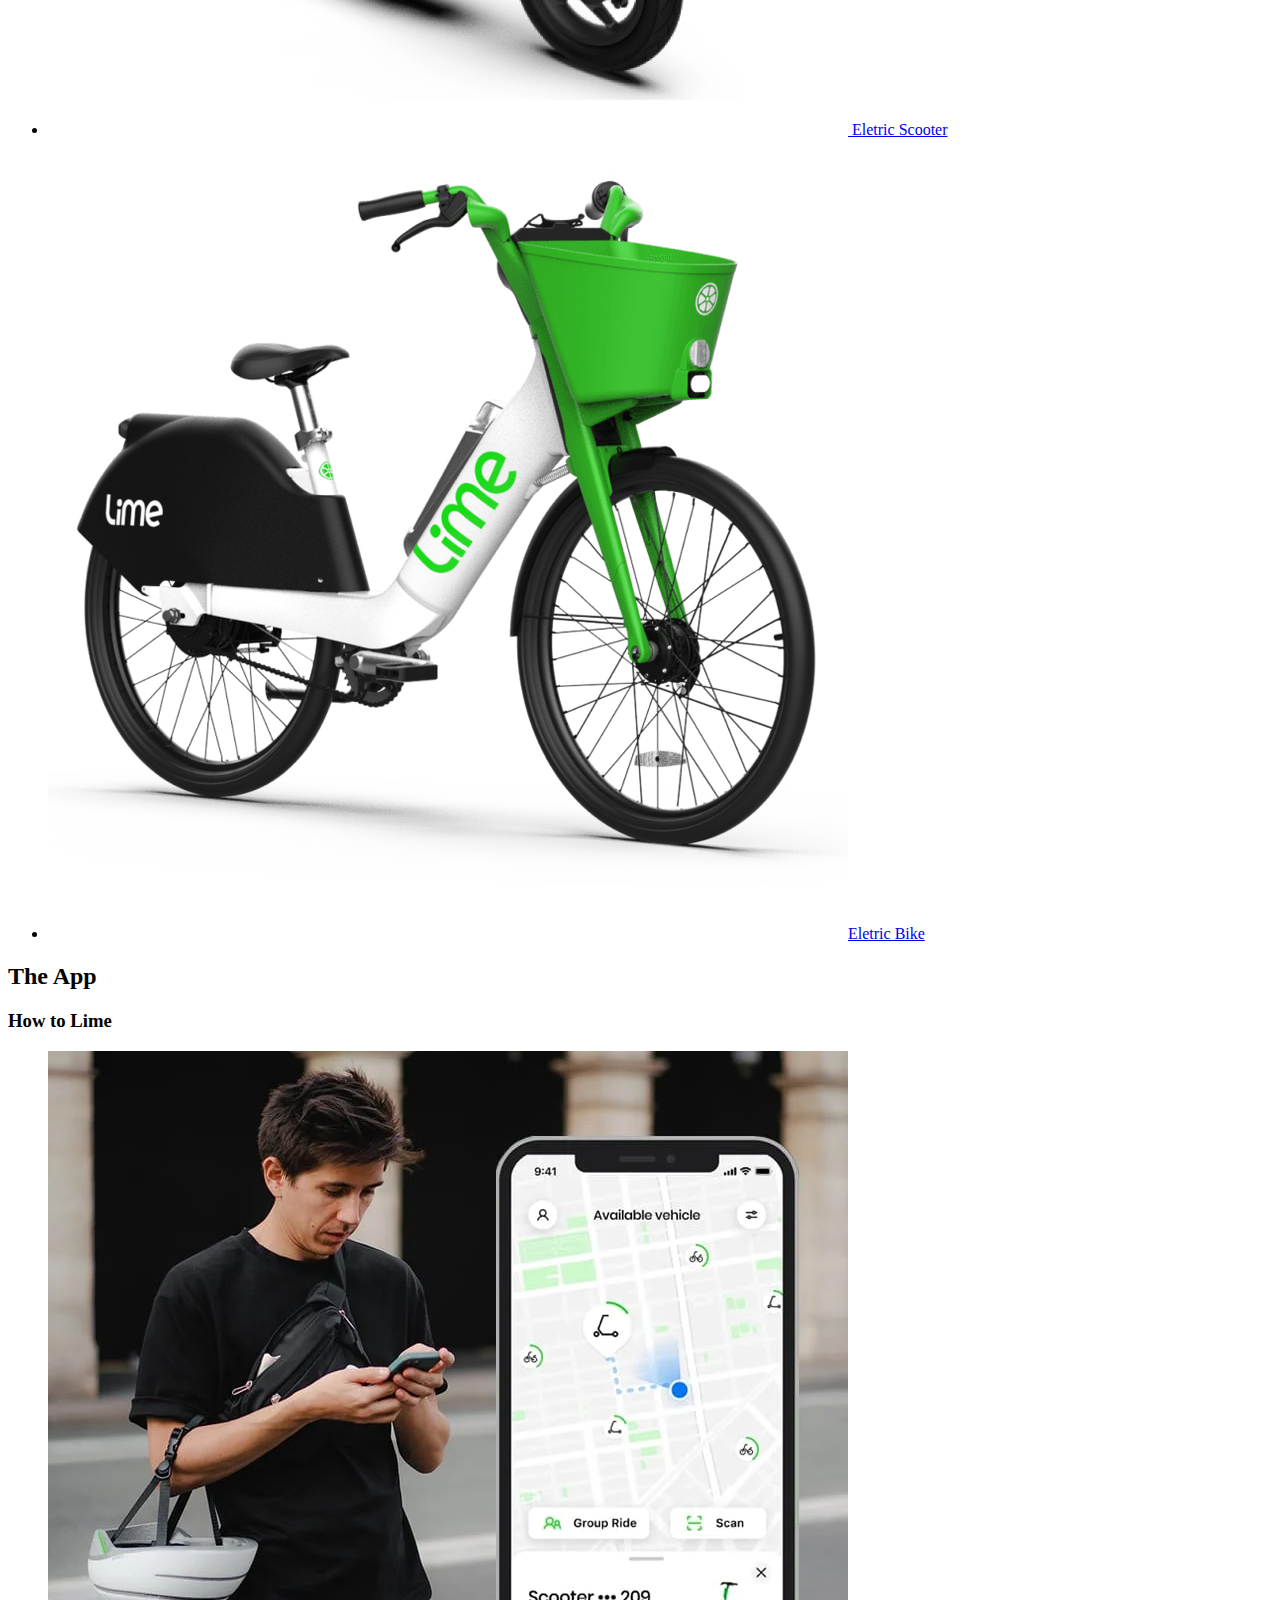
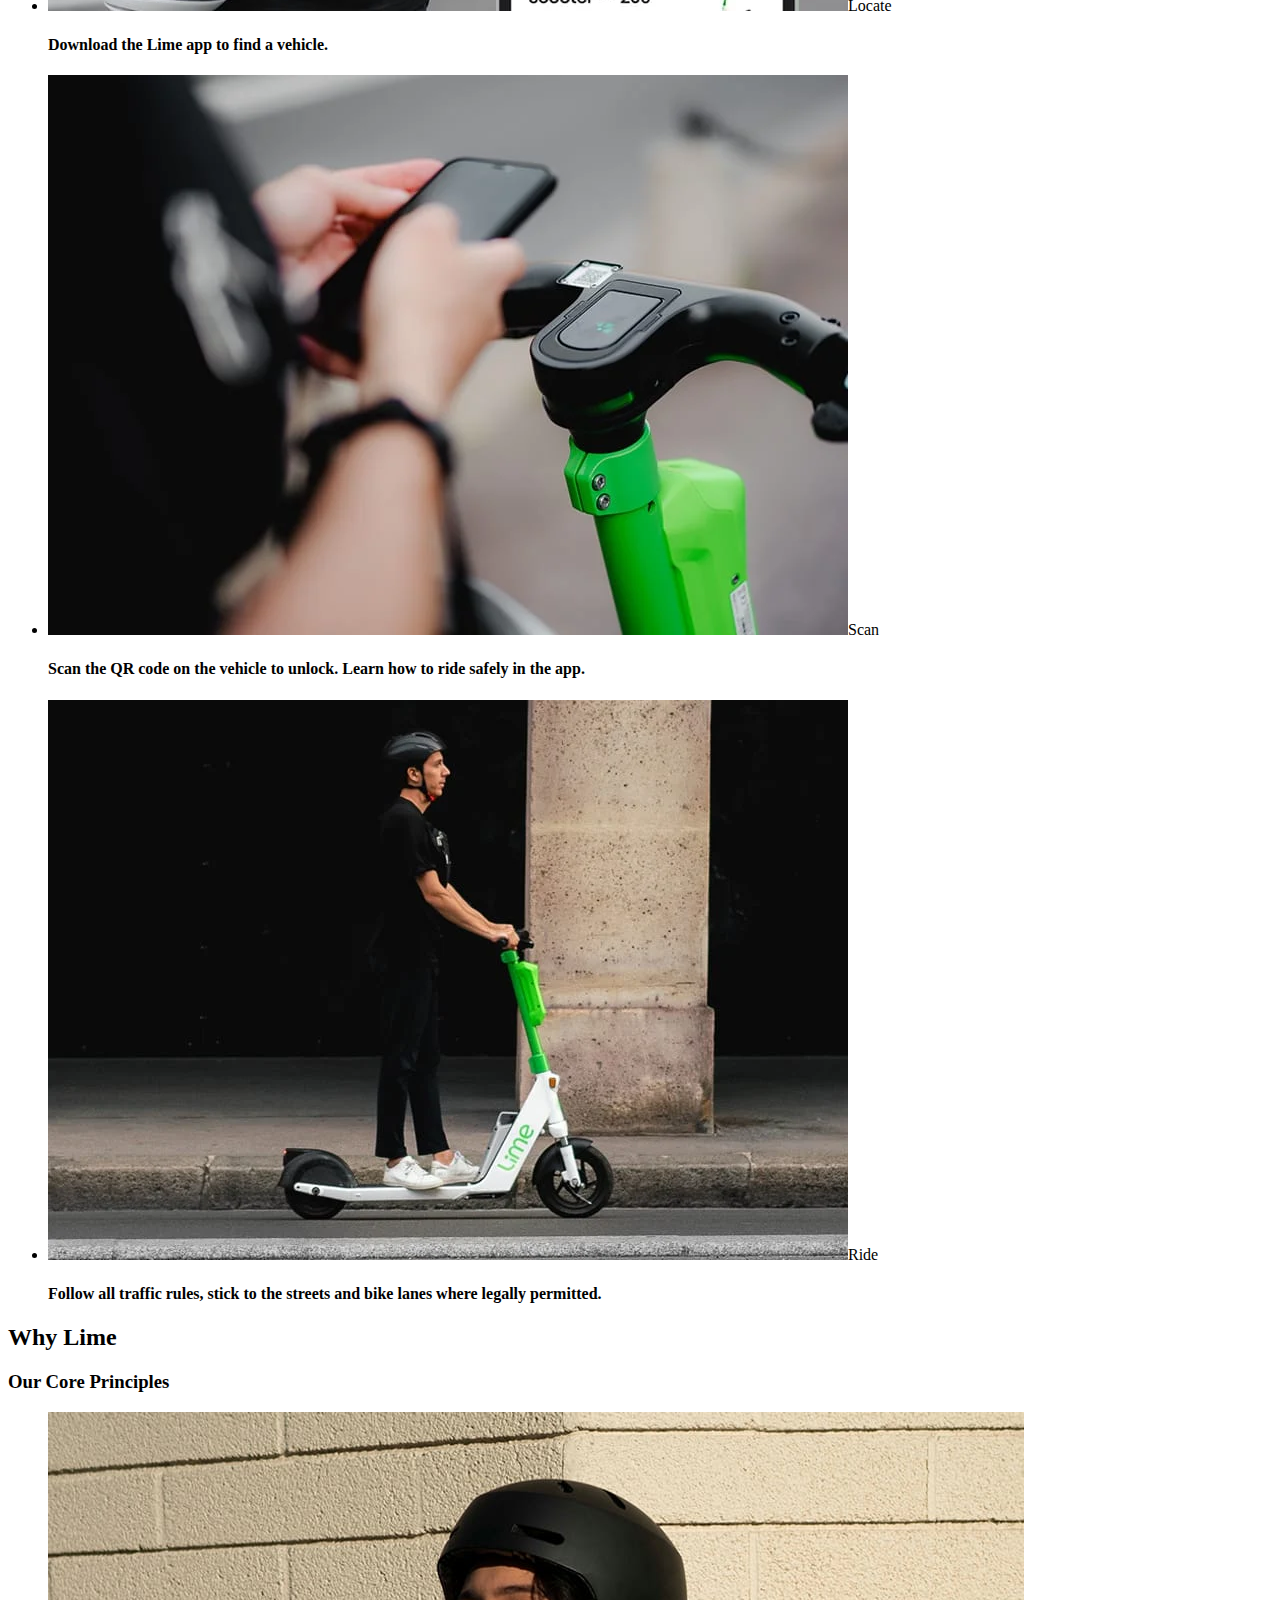
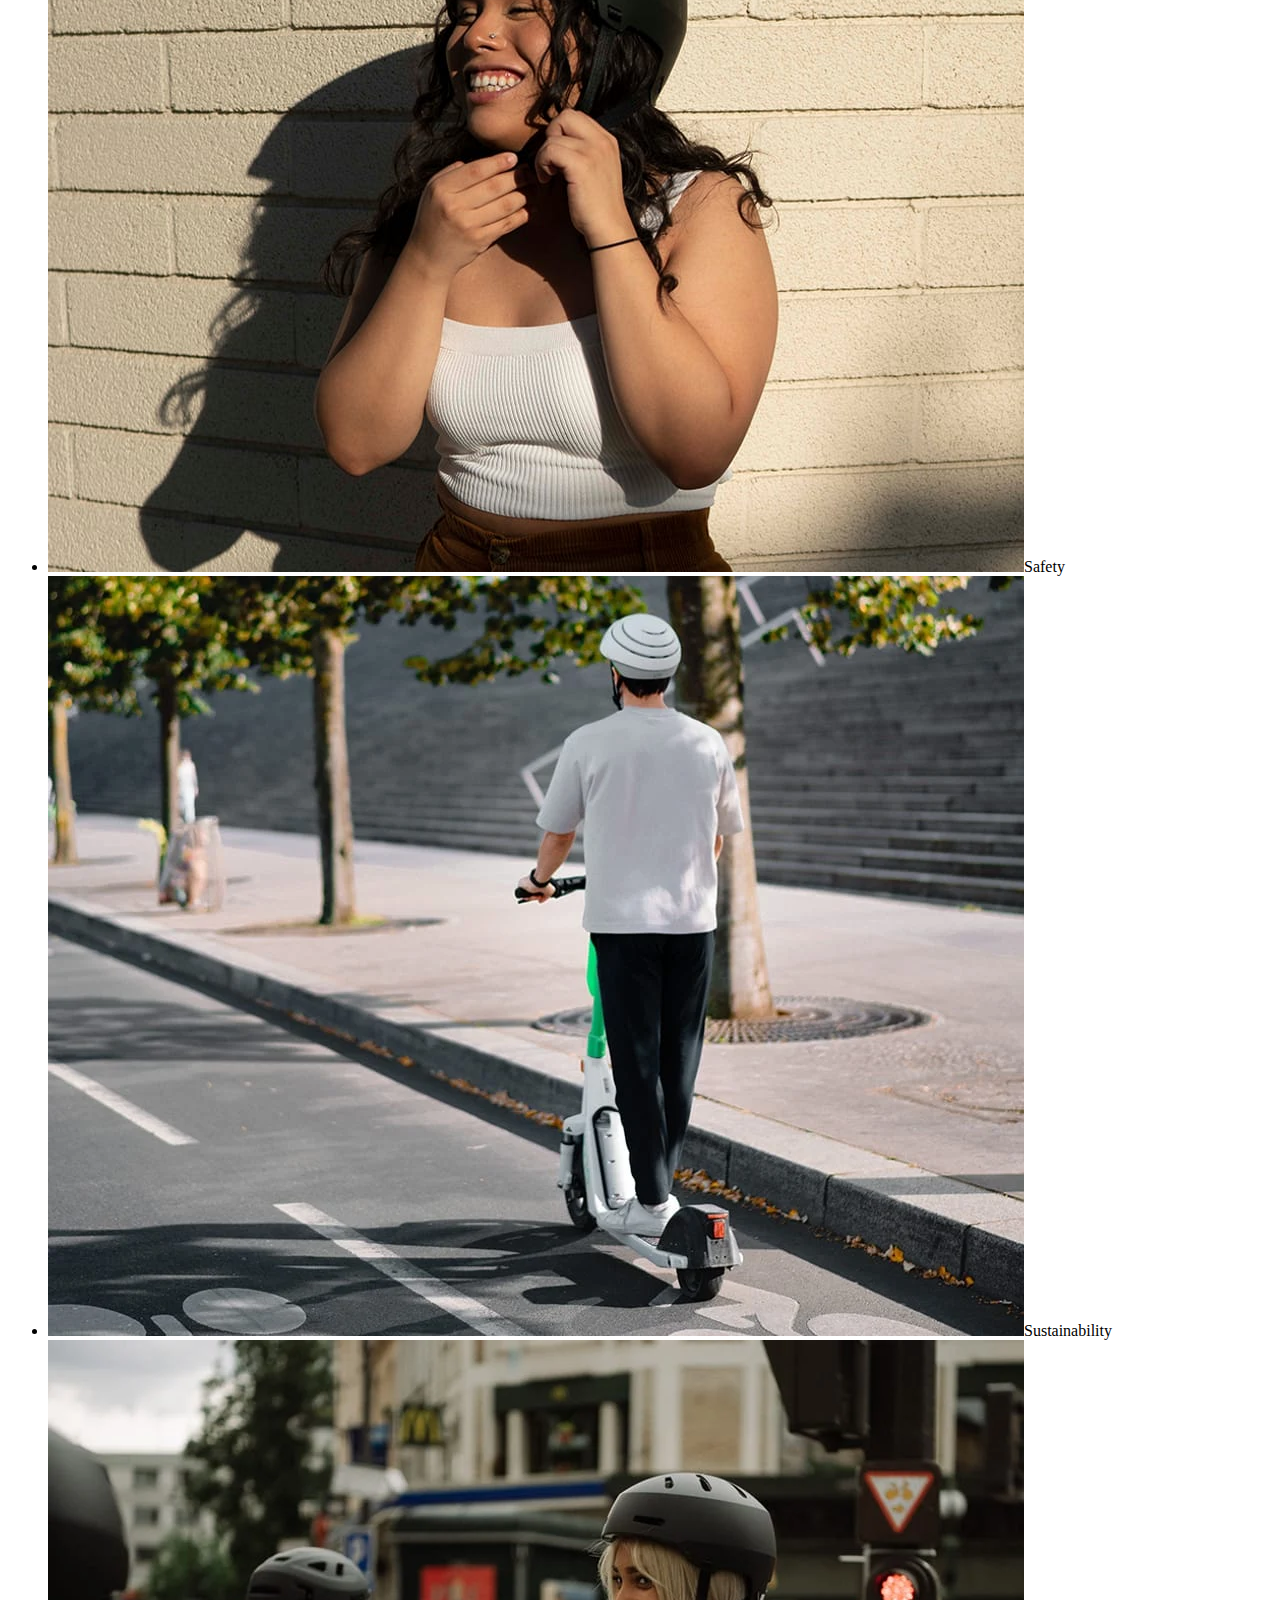
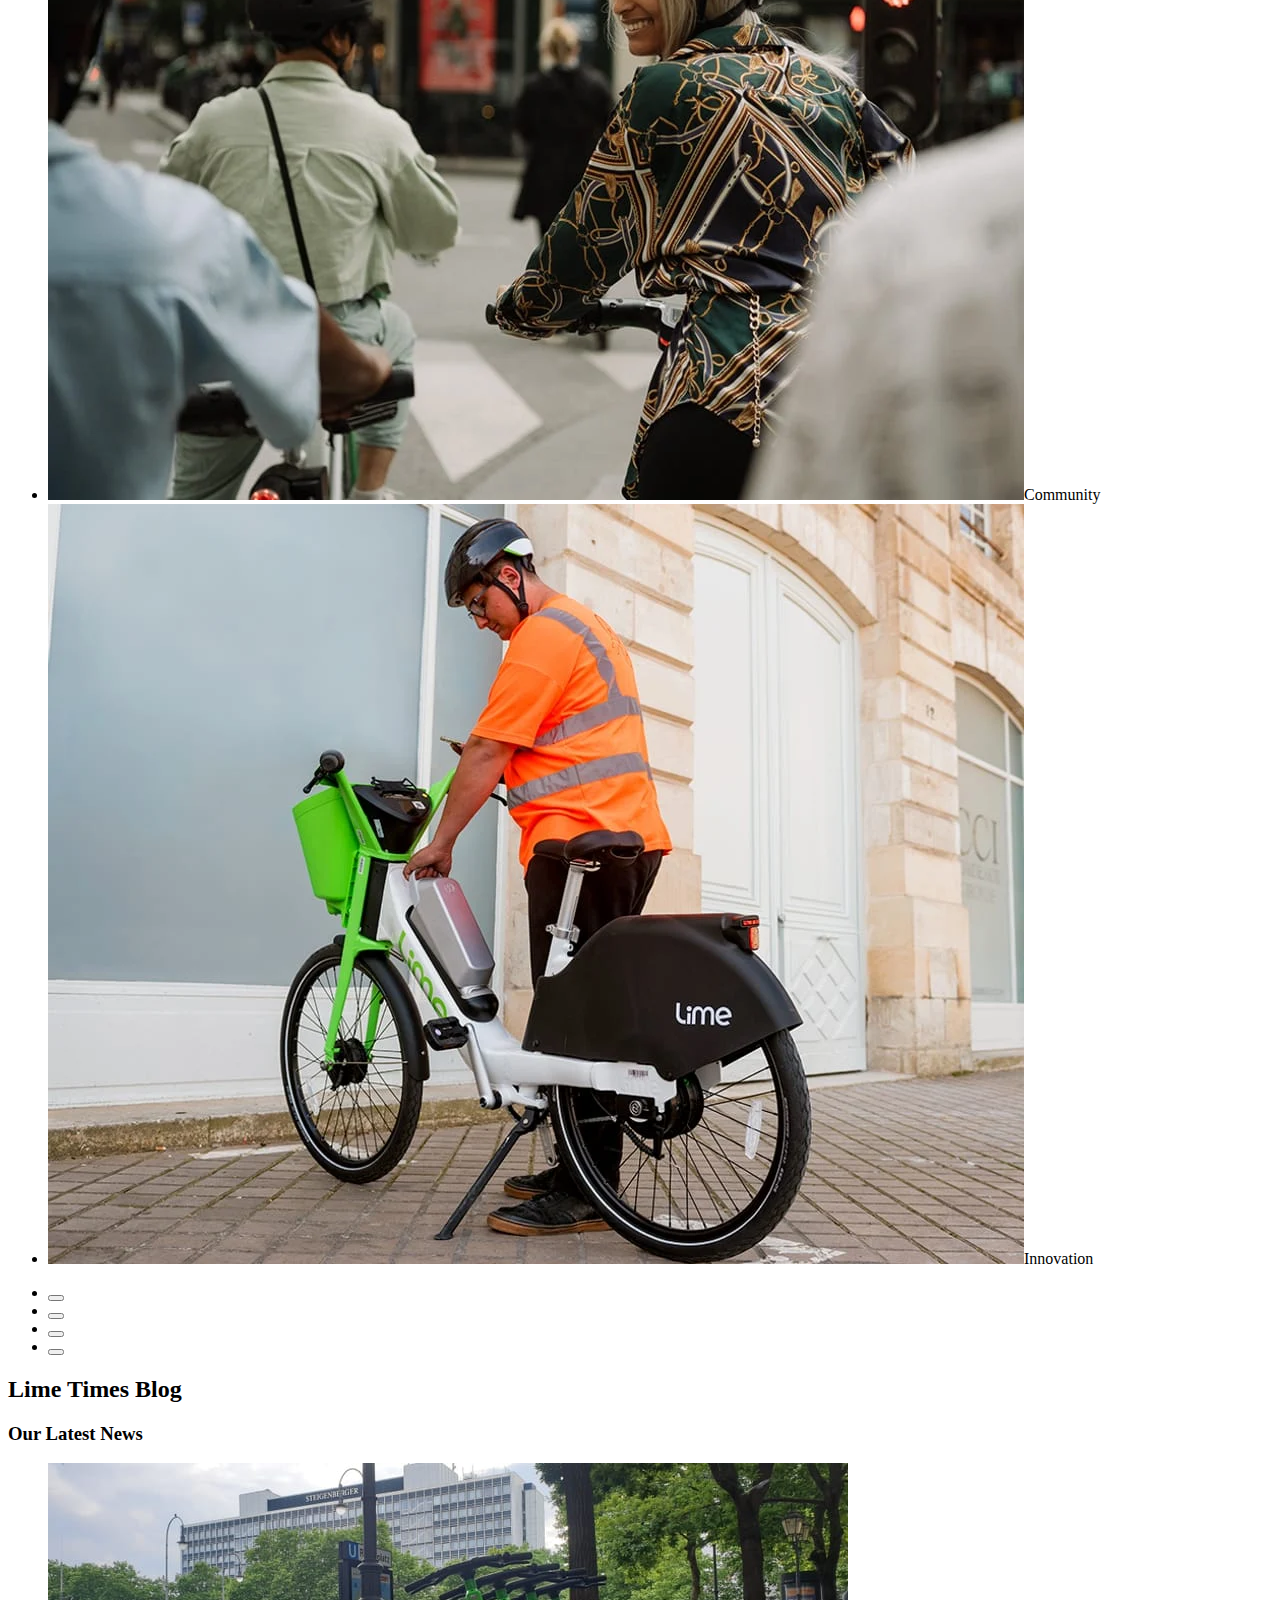
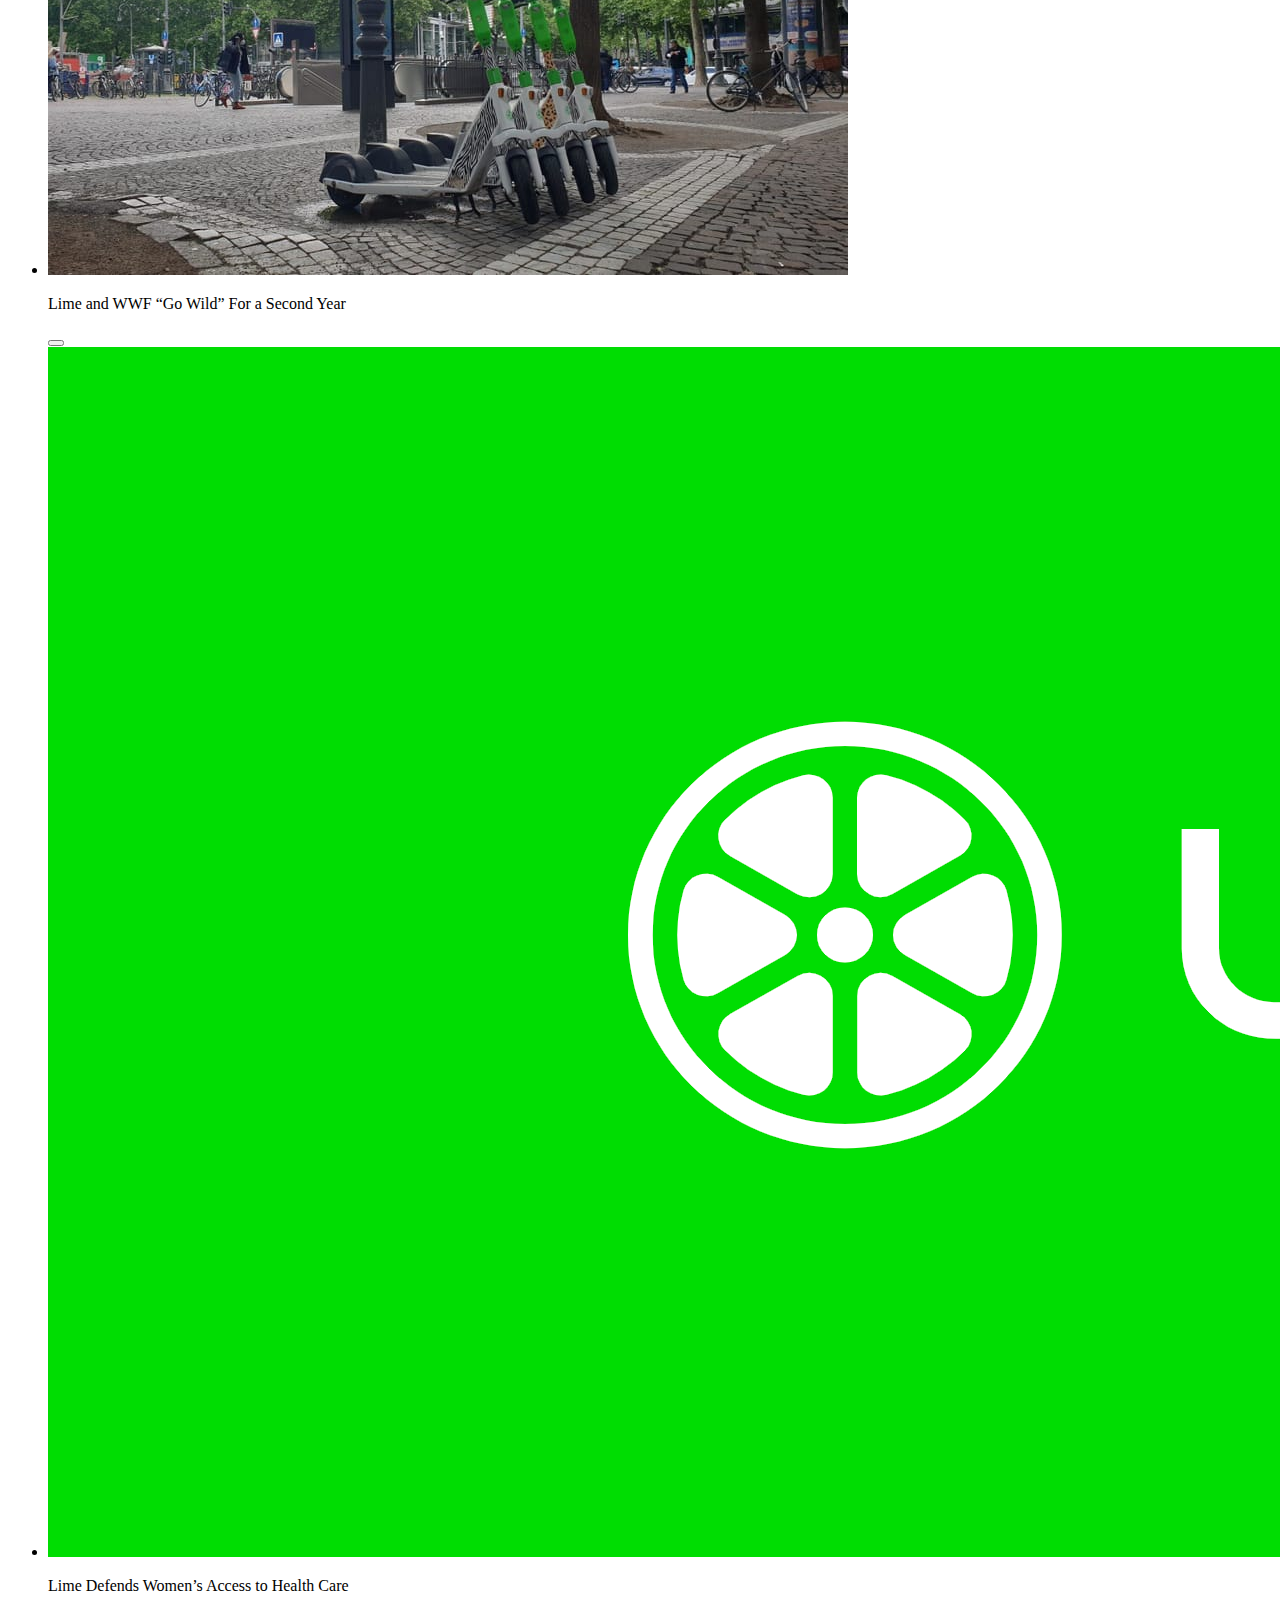
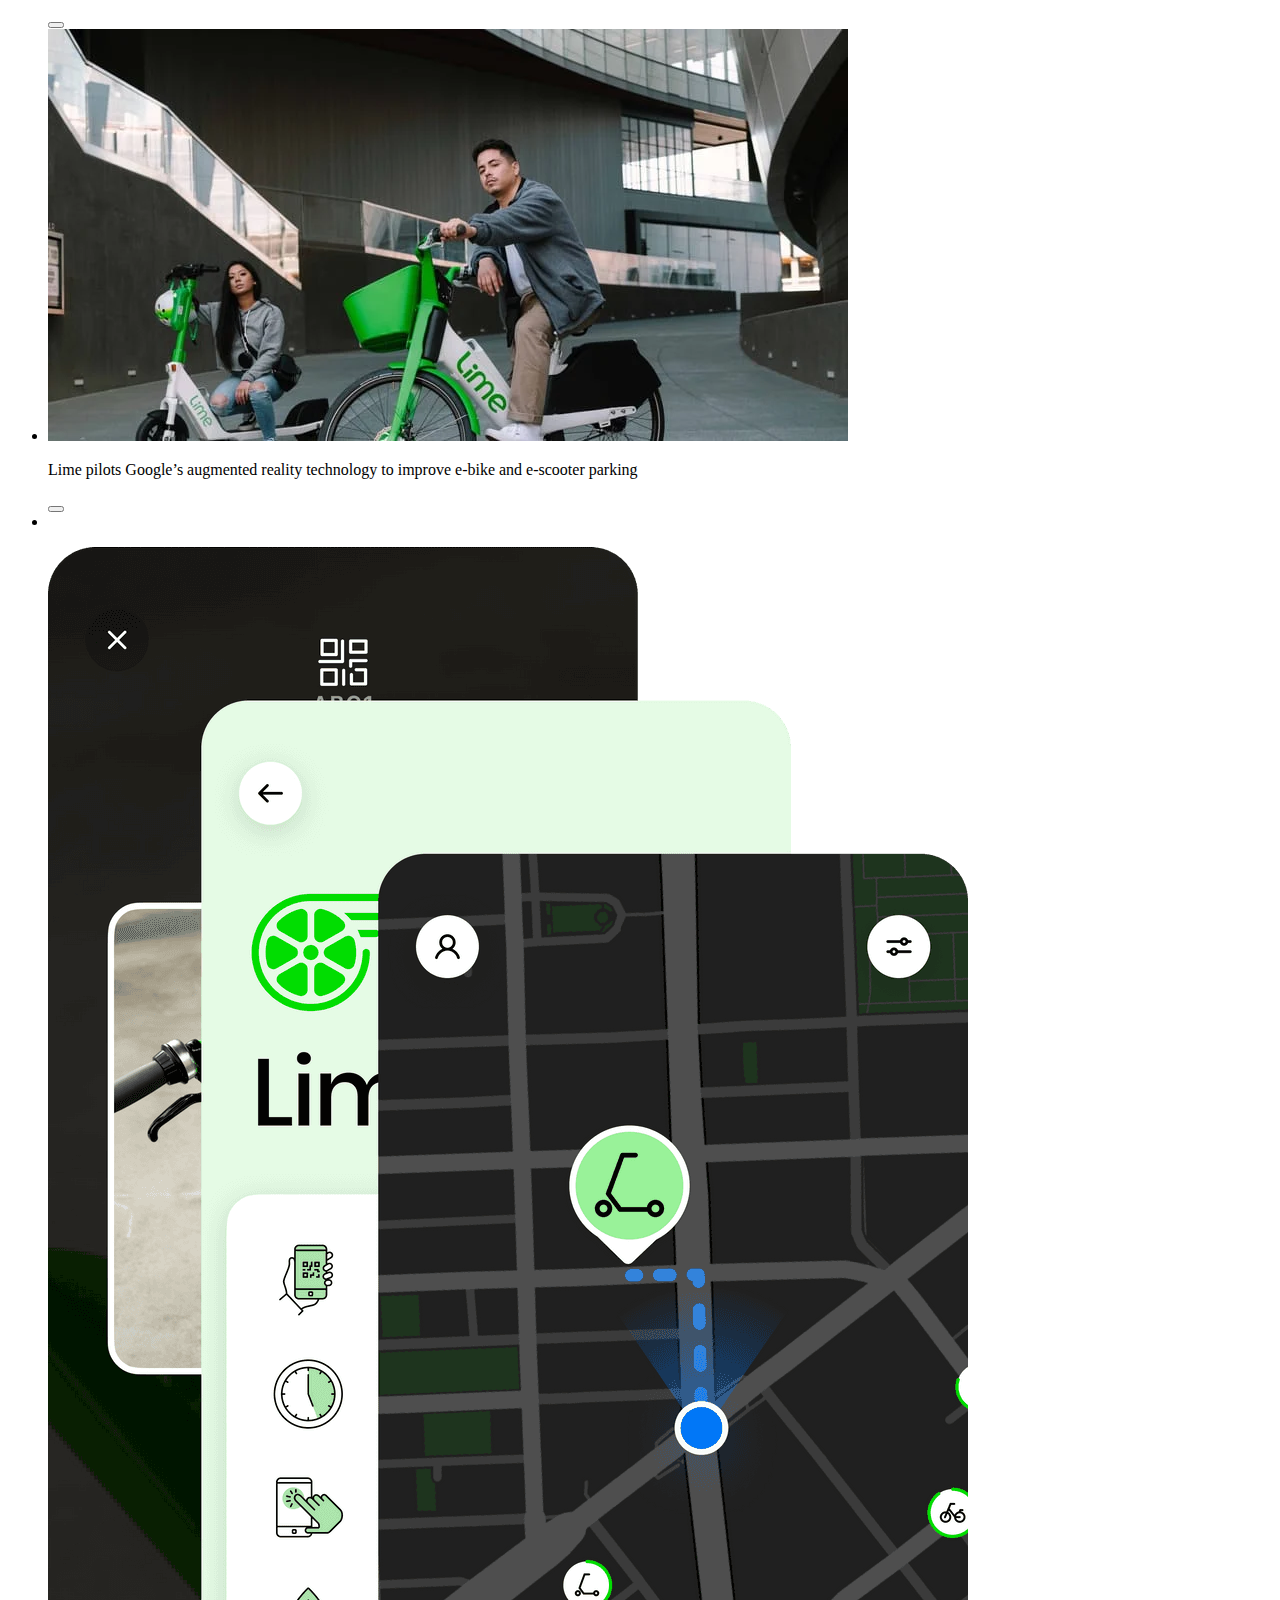
==== commit 2033d710: "Add files via upload" ====
--- a/index.html
+++ b/index.html
@@ -19,12 +19,31 @@
             <section>
                 <h2>HamburgerMenu</h2>
                 <ul>
-                    <li><a href="#">About us</a></li>
-                    <li><a href="#">Why Lime</a></li>
-                    <li><a href="#">Vehicles</a></li>
+                    <li><a href="#">About us</a><img src="images/pijl%20naar%20beneden.svg" alt="toggle naar beneden">
+                        <ul>
+                            <li><a href="#">Partners</a></li>
+                            <li><a href="#">Press</a></li>
+                            <li><a href="#">Careers</a></li>
+                        </ul>
+                    </li>
+                    <li><a href="#">Why Lime</a><img src="images/pijl%20naar%20beneden.svg" alt="toggle naar beneden">
+                        <ul>
+                            <li><a href="#">Safety</a></li>
+                            <li><a href="#">Sustainability</a></li>
+                            <li><a href="#">Community</a></li>
+                            <li><a href="#">Innovation</a></li>
+                        </ul>
+                    </li>
+                    <li><a href="#">Vehicles</a><img src="images/pijl%20naar%20beneden.svg" alt="toggle naar beneden">
+                        <ul>
+                            <li><a href="#">Electric Scooter</a></li>
+                            <li><a href="#">Electric Bike</a></li>
+                        </ul>
+                    </li>
                     <li><a href="#">Locations</a></li>
                     <li><a href="Blog.html">blog</a></li>
                 </ul>
+
             </section>
             <a href="#">download app</a>
         </nav>
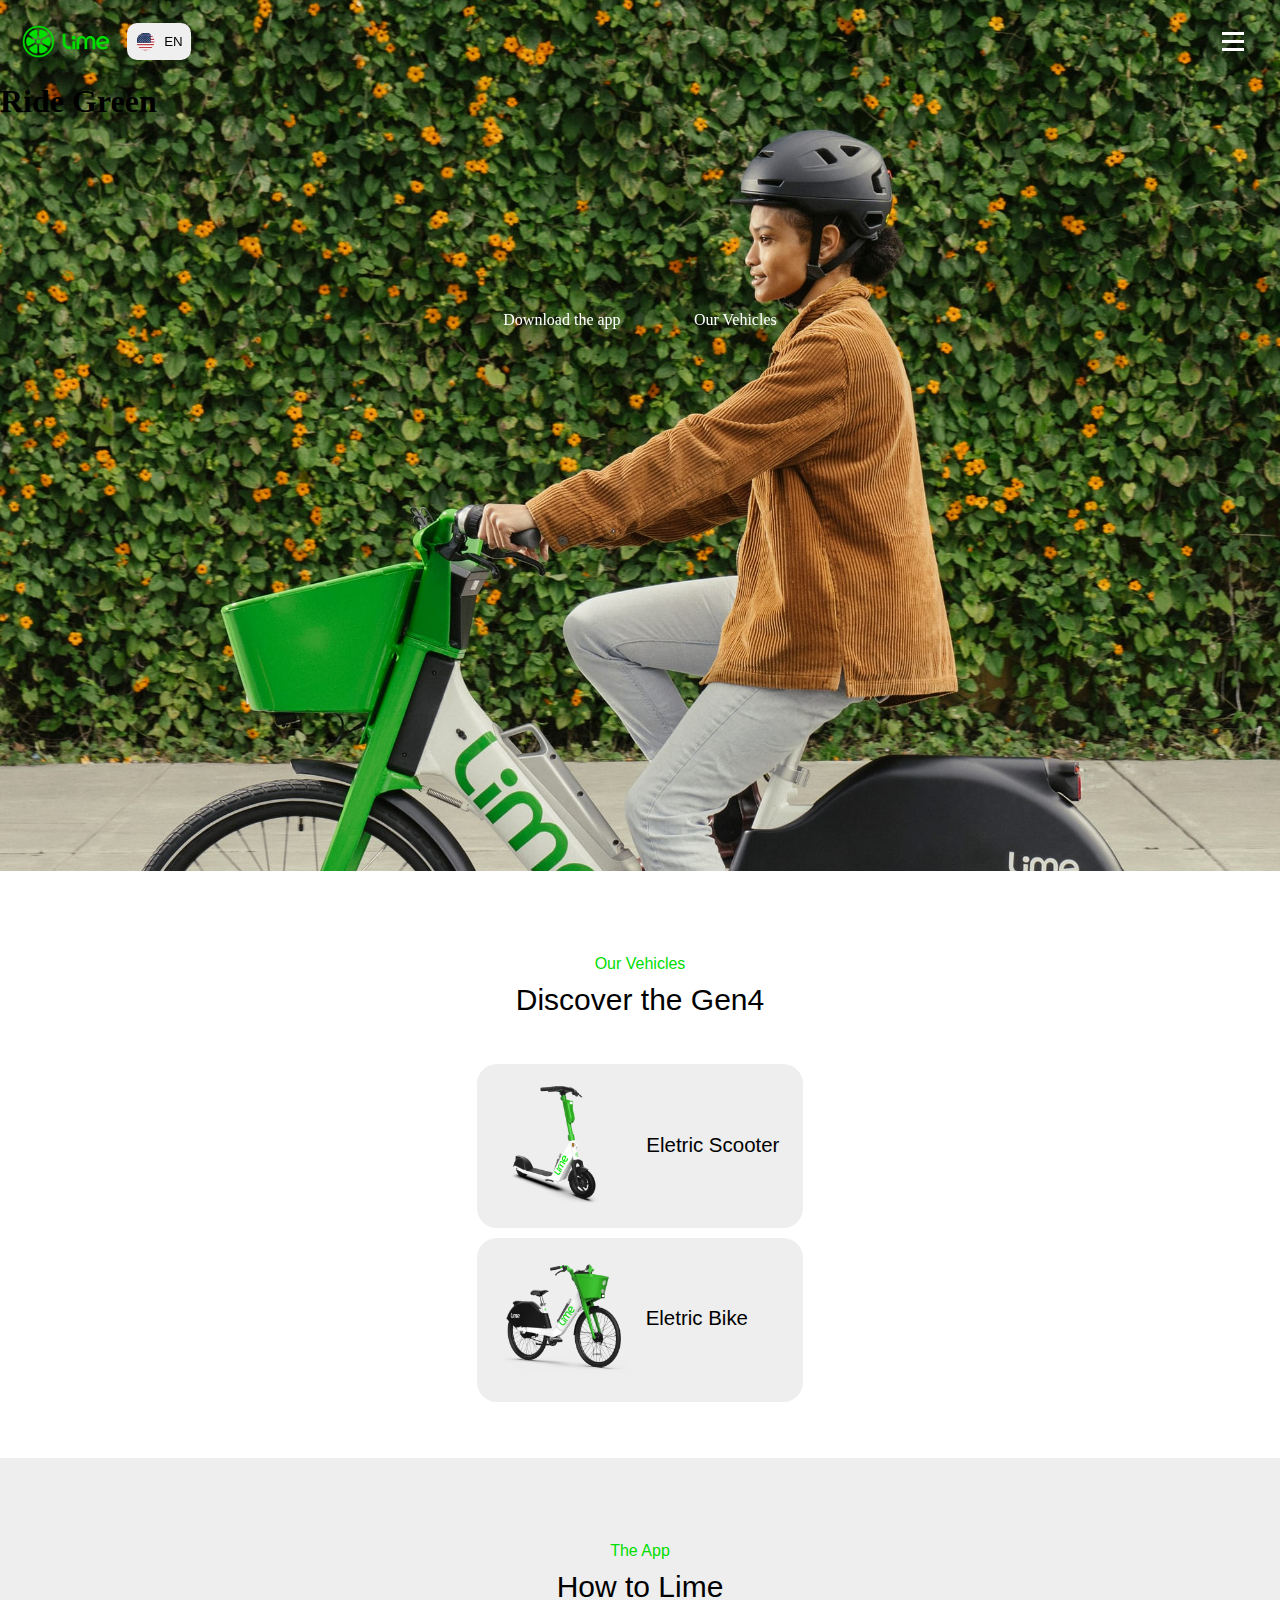
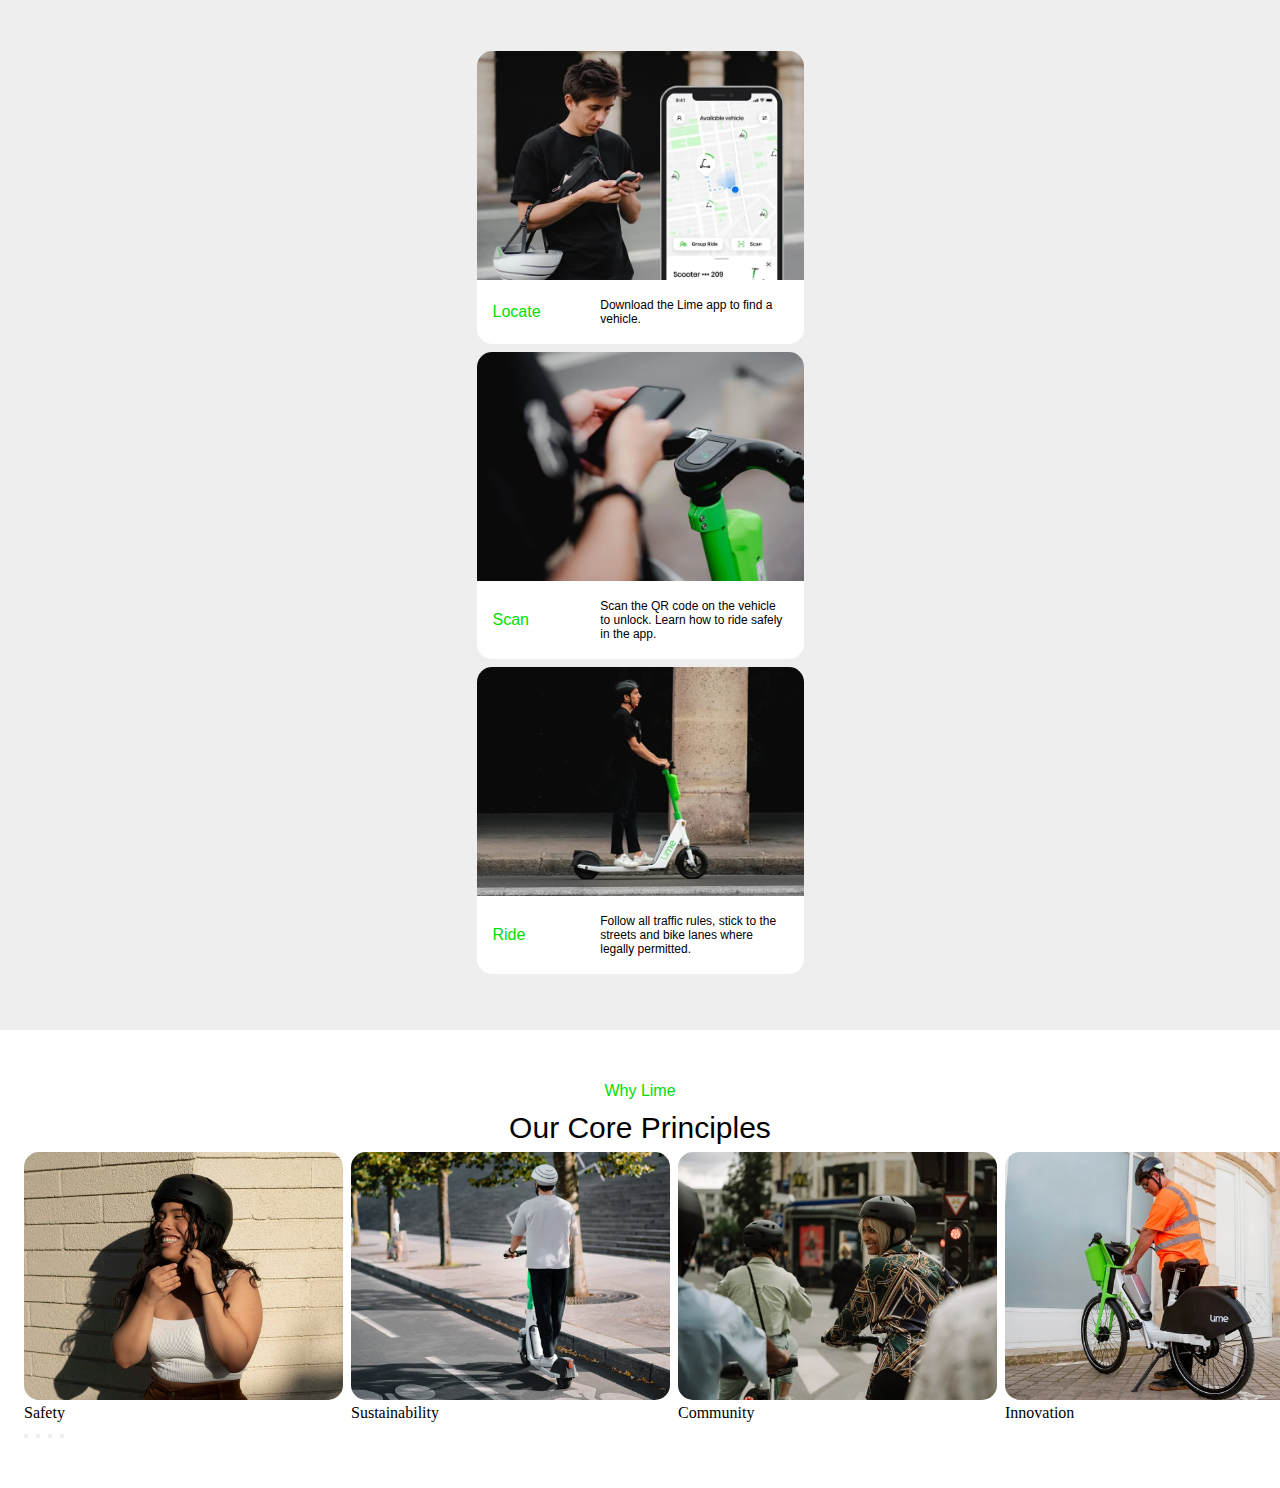
==== commit f2463a01: "Add files via upload" ====
--- a/index.html
+++ b/index.html
@@ -1,59 +1,69 @@
 <!doctype html>
-<html lang="nl">
+<html lang="EN">
 
 <head>
     <meta charset="UTF-8">
-    <meta name="author" content="jouw naam">
+    <meta name="author" content="Yente van der Aart">
     <meta name="viewport" content="width=device-width, initial-scale=1">
 
-    <title>E-scooters & E-bike sharing | Lime micromobility</title>
-
-    <link href="styles/style.css" rel="stylesheet">
+    <title>E-scooters & E-bike sharing | Lime micromobility homepage</title>
+
+    <link rel="stylesheet" href="css/style.css">
     <link rel="icon" type="image/svg+xml" href="images/Lime_icon.svg">
 </head>
 
 <body>
+    <!-- nav bar -->
     <header>
-        <nav><a href="index.html"><img src="images/LimeLogo.svg" alt="logo van Lime"></a>
-            <button class="languge"><img src="images/AmericanFlag.svg" alt="amerikaanse vlag">EN</button>
-            <section>
-                <h2>HamburgerMenu</h2>
+        <!-- logo -->
+      <section>
+        <img src="images/LimeLogo.png" alt=" logo lime">
+        <button><img src="images/AmericanFlag.svg" alt="amerikaanse vlag"><p>EN</p></button>
+     </section>
+
+     <!-- hamburger menu -->
+    <!-- bron:https://blog.logrocket.com/create-responsive-mobile-menu-with-css-no-javascript/  by Ivy Walobwa -->
+     <input class="side-menu" type="checkbox" id="side-menu"/>
+     <label class="hamb" for="side-menu"><span class="hamb-line"></span></label>
+   
+     <nav>
                 <ul>
                     <li><a href="#">About us</a><img src="images/pijl%20naar%20beneden.svg" alt="toggle naar beneden">
-                        <ul>
+                        <!-- <ul>
                             <li><a href="#">Partners</a></li>
                             <li><a href="#">Press</a></li>
                             <li><a href="#">Careers</a></li>
-                        </ul>
+                        </ul> -->
                     </li>
                     <li><a href="#">Why Lime</a><img src="images/pijl%20naar%20beneden.svg" alt="toggle naar beneden">
-                        <ul>
+                        <!-- <ul>
                             <li><a href="#">Safety</a></li>
                             <li><a href="#">Sustainability</a></li>
                             <li><a href="#">Community</a></li>
                             <li><a href="#">Innovation</a></li>
-                        </ul>
+                        </ul> -->
                     </li>
                     <li><a href="#">Vehicles</a><img src="images/pijl%20naar%20beneden.svg" alt="toggle naar beneden">
-                        <ul>
+                        <!-- <ul>
                             <li><a href="#">Electric Scooter</a></li>
                             <li><a href="#">Electric Bike</a></li>
-                        </ul>
+                        </ul> -->
                     </li>
                     <li><a href="#">Locations</a></li>
-                    <li><a href="Blog.html">blog</a></li>
+                    <li><a href="Blog.html">Blog</a></li>
                 </ul>
 
-            </section>
-            <a href="#">download app</a>
+                 <a href="#">download app</a>
         </nav>
 
     </header>
+
     <main>
-        <figure>
+        <!--    1st section -->
+        <section>
             <img src="images/1stIMGhomepage.jpeg" alt=" girl with helmed on lime e-bike ">
-        </figure>
-        <!--    1st section -->
+        </section>
+       <!--    2nd section -->
         <section>
             <h1>Ride Green</h1>
             <ul>
@@ -61,7 +71,7 @@
                 <li><a href="#">Our Vehicles</a></li>
             </ul>
         </section>
-        <!--    2nd section -->
+       <!--    3rd section -->
         <section>
             <h2>Our Vehicles</h2>
             <h3>Discover the Gen4</h3>
@@ -70,40 +80,40 @@
                 <li> <a href="#"><img src="images/fietsHomep.webp" alt=" e-bike image">Eletric Bike</a></li>
             </ul>
         </section>
-        <!--    3rd section -->
+        <!--    4th section -->
         <section>
             <h2>The App</h2>
             <h3>How to Lime</h3>
             <ul>
-                <li><img src="images/LOCATE_afb..webp" alt=" boy with phone searching for Lime vehicles">Locate<h4>Download the Lime app to find a vehicle.</h4>
-                </li>
-                <li><img src="images/SCAN_afb.webp" alt="scanning the QR-code on the Lime vehicle">Scan<h4>Scan the QR code on the vehicle to unlock. Learn how to ride safely in the app.</h4>
-                </li>
-                <li><img src="images/RIDE_step.webp" alt="man with helmed riding e-scooter">Ride<h4>Follow all traffic rules, stick to the streets and bike lanes where legally permitted.</h4>
-                </li>
-            </ul>
-        </section>
-        <!--    4th section -->
+                <li><img src="images/LOCATE_afb..webp" alt=" boy with phone searching for Lime vehicles"><h4>Locate</h4><p>Download the Lime app to find a vehicle.</p>
+                </li>
+                <li><img src="images/SCAN_afb.webp" alt="scanning the QR-code on the Lime vehicle"><h4>Scan</h4><p>Scan the QR code on the vehicle to unlock. Learn how to ride safely in the app.</p>
+                </li>
+                <li><img src="images/RIDE_step.webp" alt="man with helmed riding e-scooter"><h4>Ride</h4><p>Follow all traffic rules, stick to the streets and bike lanes where legally permitted.</p>
+                </li>
+            </ul>
+        </section>
+        <!--    5th section -->
         <section>
             <h2>Why Lime</h2>
             <h3>Our Core Principles</h3>
             <ul>
-                <li><a href="#"></a><img src="images/SAFETY.jpeg" alt="Girl with a helmed on her head">Safety</li>
-                <li><a href="#"></a><img src="images/SUSTAINABILITY.webp" alt="guy riding e-scotter on bike path from the back ">Sustainability</li>
-                <li><a href="#"></a><img src="images/COMMUNITY.webp" alt="group of people riding on Lime vehicles">Community</li>
-                <li><a href="#"></a><img src="images/INNOVATION.webp" alt="Lime employee changing the battery from e-bike">Innovation</li>
-            </ul>
-
-            <ul>
-                <li><button></button></li>
-                <li><button></button></li>
-                <li><button></button></li>
-                <li><button></button></li>
-            </ul>
-        </section>
-        <!--    5th section -->
-        <section>
-            <h2>Lime Times Blog</h2>
+                <li><a href="#"></a><img src="images/SAFETY.jpeg" alt="Girl with a helmed on her head"><p>Safety</p></li>
+                <li><a href="#"></a><img src="images/SUSTAINABILITY.webp" alt="guy riding e-scotter on bike path from the back "><p>Sustainability</p></li>
+                <li><a href="#"></a><img src="images/COMMUNITY.webp" alt="group of people riding on Lime vehicles"><p>Community</p></li>
+                <li><a href="#"></a><img src="images/INNOVATION.webp" alt="Lime employee changing the battery from e-bike"><p>Innovation</p></li>
+            </ul>
+
+            <ul>
+                <li><button></button></li>
+                <li><button></button></li>
+                <li><button></button></li>
+                <li><button></button></li>
+            </ul>
+        </section>
+        <!--    6th section -->
+        <section>
+            <!-- <h2>Lime Times Blog</h2>
             <h3>Our Latest News</h3>
             <ul>
                 <li><a href="#"></a><img src="images/e-scootersOnSquare.jpeg" alt="e-scooters on a square">
@@ -116,23 +126,23 @@
                     <p>Lime pilots Google’s augmented reality technology to improve e-bike and e-scooter parking</p><button></button>
                 </li>
                 <li><a href="#"></a></li>
-            </ul>
-        </section>
-        <!--    6th section -->
-        <section>
-
-            <ul>
+            </ul> -->
+        </section>
+        <!--    7th section -->
+        <section>
+
+            <!-- <ul>
                 <li><img src="images/app-store-section-image.webp" alt="screens from the Lime app"></li>
                 <li>
                     <h2>Download the App</h2>
                 </li>
                 <li><a href="https://apps.apple.com/app/lime-your-ride-anytime/id1199780189"></a><img src="images/Download_on_the_App_Store_Badge.svg" alt="badge from the app store "></li>
                 <li><a href="https://play.google.com/store/apps/details?id=com.limebike"></a><img src="images/playstore_badge.png" alt="badge from the play store"></li>
-            </ul>
+            </ul> -->
         </section>
     </main>
     <footer>
-        <nav>
+        <!-- <nav>
             <h2><a href="#"><img src="images/LimeLogo.svg" alt="groen Lime logo"></a>Lime</h2>
             <ul>
                 <li><button>Join us</button>
@@ -185,7 +195,7 @@
                 <li><a href="#">Imprint</a></li>
             </ul>
 
-        </nav>
+        </nav> -->
     </footer>
 
     <script src="scripts/script.js"></script>
--- a/css/style.css
+++ b/css/style.css
@@ -0,0 +1,394 @@
+/* CSS Document */
+*, *::after, *::before {
+    padding: 0;
+    margin: 0;
+  box-sizing:border-box;  
+}
+/* variables*/
+:root{
+    --white: rgb(255 255 255);
+    --black: rgb(0 0 0);
+    --gray: rgb(238 238 238);
+    --green: rgb(0 221 0);
+} 
+
+@import url('https://fonts.googleapis.com/css2?family=Poppins:ital,wght@0,400;0,500;0,600;1,400&display=swap');
+
+/*nav bar*/
+header {
+    display: flex; 
+    background-color: var (--white);
+    position: sticky;
+    top: 0;
+    width: 100%;
+}
+
+/* container logo EN  */
+header section {
+    width: 100%; 
+    display: flex;
+    flex-direction: row;
+    align-items: center;
+}
+/* logo  */
+header section img{
+   width: 5.7em;
+   padding: 1.5px;
+   margin: 0 0 0 20px;
+}
+
+/* amerikaanse vlag  */
+header section button img {
+    width: 21px;  
+    border-radius: 50%;   
+    margin: 0 8px 0 0;;
+}
+/* EN button  */
+header section button {
+    display: flex;
+    flex-direction: row;
+    align-items: center;
+    border-radius: 0.625rem;
+    border-style: none;
+    padding: 8px;
+    margin: 0 0 0 16px;
+}
+header section button:hover{
+    background-color: var(--green);
+    opacity: 0.2;
+}
+header section button p{
+  color:var(--black);
+}
+header section button:hover p{
+  color:rgb(0 170 0);
+}
+
+/* hamburger menu  */
+.hamb{
+    cursor: pointer;
+    float: right;
+    padding: 40px 20px;
+    margin: 0 16px 0 0;
+}
+ /* Style span tag */
+ .hamb{
+    cursor: pointer;
+    float: right;
+    padding: 40px 20px;
+    
+}
+
+.hamb-line {
+    background: var(--white);
+    display: block;
+    height: 3px;
+    position: relative;
+    width: 22px;
+} 
+/* hamburgerlijn voor aanklikken*/
+
+.hamb-line::before,
+.hamb-line::after{
+    background: var(--white);
+    content: " ";
+    display: block;
+    height: 100%;
+    position: absolute;
+    transition: all .2s ease-out;
+    width: 100%;
+}
+/* hoe ver de bovenste lijn van de middelste staat */
+.hamb-line::before{
+    top: 0.5em;
+}
+/* hoe ver de onderste lijn van de middelste staat */
+.hamb-line::after{
+    top: -0.5em;
+}
+/* verberg checkbox */
+.side-menu {
+    display: none;
+} 
+/* als het menu wordt aangeklikt gaat de nav over de hele pagina*/
+.side-menu:checked ~ nav{
+    max-height: 100%;
+}
+/* .side-menu:checked ~ header{
+    background-color: var(--white);
+} */
+/* middelste streep in menu wordt transperant als menu is aangeklikt */
+.side-menu:checked ~ .hamb .hamb-line {
+    background: transparent;
+}
+/* wanneer menu aangeklikt gaat onderste streep -45graden draaien */
+.side-menu:checked ~ .hamb .hamb-line::before {
+    transform: rotate(-45deg);
+    top:0;
+    
+}
+
+/* wanneer menu aangeklikt gaat bovenste streep -45graden draaien */
+.side-menu:checked ~ .hamb .hamb-line::after {
+    transform: rotate(45deg);
+    top:0;
+}
+
+/* side menu uitgeklapt */
+nav{
+    width: 100%;
+    height: 100%;
+    position: fixed; 
+    background-color: var(--white);
+    overflow: hidden;
+    max-height: 0;
+    transition: max-height .5s ease-out;
+    top:100px; 
+   
+
+}  
+
+nav ul{
+    list-style: none;
+    font-family: Poppins, Helvetica, sans-serif;
+    font-size: 1.875em;
+  
+}
+nav ul li a{
+    text-decoration: none;
+    list-style: none;
+    text-decoration: none;
+    display: block;
+    padding: 30px;
+    color: var(--black);
+}
+nav ul li a:hover{
+    background-color: var(--gray);
+}
+
+nav ul li img{
+    width:1em;
+}
+/* page wrapper */
+main{
+    display: flex;
+    flex-direction: column;
+}
+/*achtergrond hero img*/
+
+main section:first-of-type img {
+    position: absolute;
+    object-fit: cover;
+    object-position: center;
+    height: 100%;
+    width: 100%;
+    display: block;
+    top: 0;
+    z-index: -1;
+}
+/* Ride green text   */
+main section:nth-last-of-type(2) h1 {
+    display: block;
+    font-family: Poppins;
+    font-weight:lighter;
+    font-size: 1.875em;
+    color: var(--white);
+    position: absolute;
+    top: 7.2em;
+    left: 50%;
+    transform: translate(-50%, -50%);
+}
+/* container content op hero img */
+/* positie van buttons */
+main section:nth-of-type(2) ul{
+    width: 400px;
+    display: flex;
+    flex-direction: row;
+    justify-content: space-evenly;
+    row-gap: 50px;
+    align-items: center;
+    margin-top: 200px;
+    position: absolute;
+    left: 50%;
+    transform: translate(-50%, -50%);
+}
+
+main section:nth-of-type(2) li{
+    list-style: none;
+    
+}
+
+main section:nth-of-type(2) li a{
+    align-items: center;
+    text-decoration: none;
+    color: var(--white);
+    padding: 10px;
+    border: 1px;
+    border-radius: 50%;
+    border-color: var(--black);
+}
+
+/* 2e deel van pagina (derde section) */
+/* container van pagina deel 2 */
+main section:nth-of-type(3){
+    background-color:var(--white);
+    margin-top:83.4vh;
+    display: inline-block;
+    z-index: -1;
+    margin-bottom:3.5em;
+ }
+/* bovenste kopjes bij elke section */
+main section h2{
+    font-size: 1em;
+    font-family: Poppins, Helvetica, sans-serif;
+    font-weight: 400;
+    color: var(--green);
+    text-align: center;
+    margin-top: 5em;
+    line-height: 1.6;
+}
+/* tweede kopje bij elke section */
+main section h3{
+    font-size:1.875em;
+    font-family: Poppins, Helvetica, sans-serif;
+    font-weight:normal;
+    color: var(--black);
+    text-align: center;
+    line-height: 1.6;
+    }
+/* container van beide vehicles opties */
+main section:nth-of-type(3) ul{
+    width: auto;
+    display: flex;
+    flex-direction: column;
+    margin: 40px 0 0 0;
+    gap: 10px;
+    align-items: center;
+
+}
+/* containers van 1 vehicles optie */
+main section:nth-of-type(3) li{
+    width: 20.4em;
+    background-color: var(--gray);
+    border-radius: 20px;
+    list-style: none;
+    
+}
+/* afbeeldingen van vehicles opties */
+main section:nth-of-type(3) li img{
+    width: 8em;
+    display: inline-block;
+    vertical-align: middle;
+    padding: 20px;
+}
+
+/* linkjes naar soort vehicle + kopje */
+main section:nth-of-type(3) a{
+    align-items: center;
+    text-decoration: none;
+    color: var(--black);
+    font-size: 1.28em;
+    font-family: Poppins, Helvetica, sans-serif;
+    font-weight:200;
+}
+
+/* kopje eletric bike align maken met kopje electric scooter */
+main section:nth-of-type(3) li:nth-of-type(2) a{
+    margin-left: 5px;
+}
+
+/* 3e deel van pagina (vierde section) */
+/* container van pagina deel 3 */
+main section:nth-of-type(4){
+    background-color:var(--gray);
+    z-index: -1;
+    display: inline-block;
+ }
+/* style van h2 en h3 bij regel 241 tm 257 */
+/* cards met stappenplan voor app */
+ main section:nth-of-type(4) ul{
+    width: auto;
+    margin-top: 2.5em;
+	padding:0;
+    list-style:none;
+    display:flex;
+    flex-direction:column; 
+    gap: 0.5em;
+    align-items: center;
+    margin-bottom:3.5em;
+ }
+/* uiterlijk van elke img in de cards */
+ main section:nth-of-type(4) ul li img{
+    width: 20.438em;
+    border-radius: 15px 15px 0 0;
+    text-decoration: none;
+    grid-column-start:1;
+    grid-column-end:-1;
+ }
+/* grid container voor cards  */
+ main section:nth-of-type(4) ul li{
+    width: 20.438em;
+    background-color: var(--white);
+    border-radius: 15px;
+    list-style: none;
+    align-items: center;
+    display:grid;
+    grid-template-columns: 1fr 1fr 1fr 1fr;  
+ }
+ /* padding aan tekst gedeelte van de cards */
+ main section:nth-of-type(4) ul li h4 + p {
+    padding: 1.5em;
+ }
+ /* stap van how to use (in de cards) */
+ main section:nth-of-type(4) ul li h4{
+    color: var(--green);
+    font-family: Poppins, Helvetica, sans-serif;
+    font-size: 1em;
+    font-weight:200;
+    margin-left: 1em;
+ }
+ /* uitleg how to use (in de cards) */
+ main section:nth-of-type(4) ul li p{
+    grid-column-start:2;
+    grid-column-end:5;
+    font-family: Poppins, Helvetica, sans-serif;
+    font-weight: 200;
+    font-size: 0.75em;
+    color: var(--black);
+    margin-left: 2em;
+ }
+/* 4e deel van pagina (vijfde section) */
+/* container van pagina deel 4 */
+main section:nth-of-type(5){
+    background-color:var(--white);
+    z-index: -1;
+    display: inline-block;
+    padding:3em 0 3em 0;
+ }
+/* style van h3 bij regel 241 tm 257 */
+/* h2 van section 5 heeft andere margin-top */
+main section:nth-of-type(5) h2{
+    font-size: 1em;
+    font-family: Poppins, Helvetica, sans-serif;
+    font-weight: 400;
+    color: var(--green);
+    text-align: center;
+    line-height: 1.6;
+    margin-top: 0;
+}
+
+main section:nth-of-type(5) ul{
+    width: auto;
+	padding:0 1.5em 0 1.5em;
+    list-style:none;
+    display:flex;
+    flex-direction: row;
+    gap: 0.5em;
+    
+}
+main section:nth-of-type(5) ul li img{
+    width: 19.938em;
+    height: auto;
+    border-radius: 15px;
+    text-decoration: none;
+}
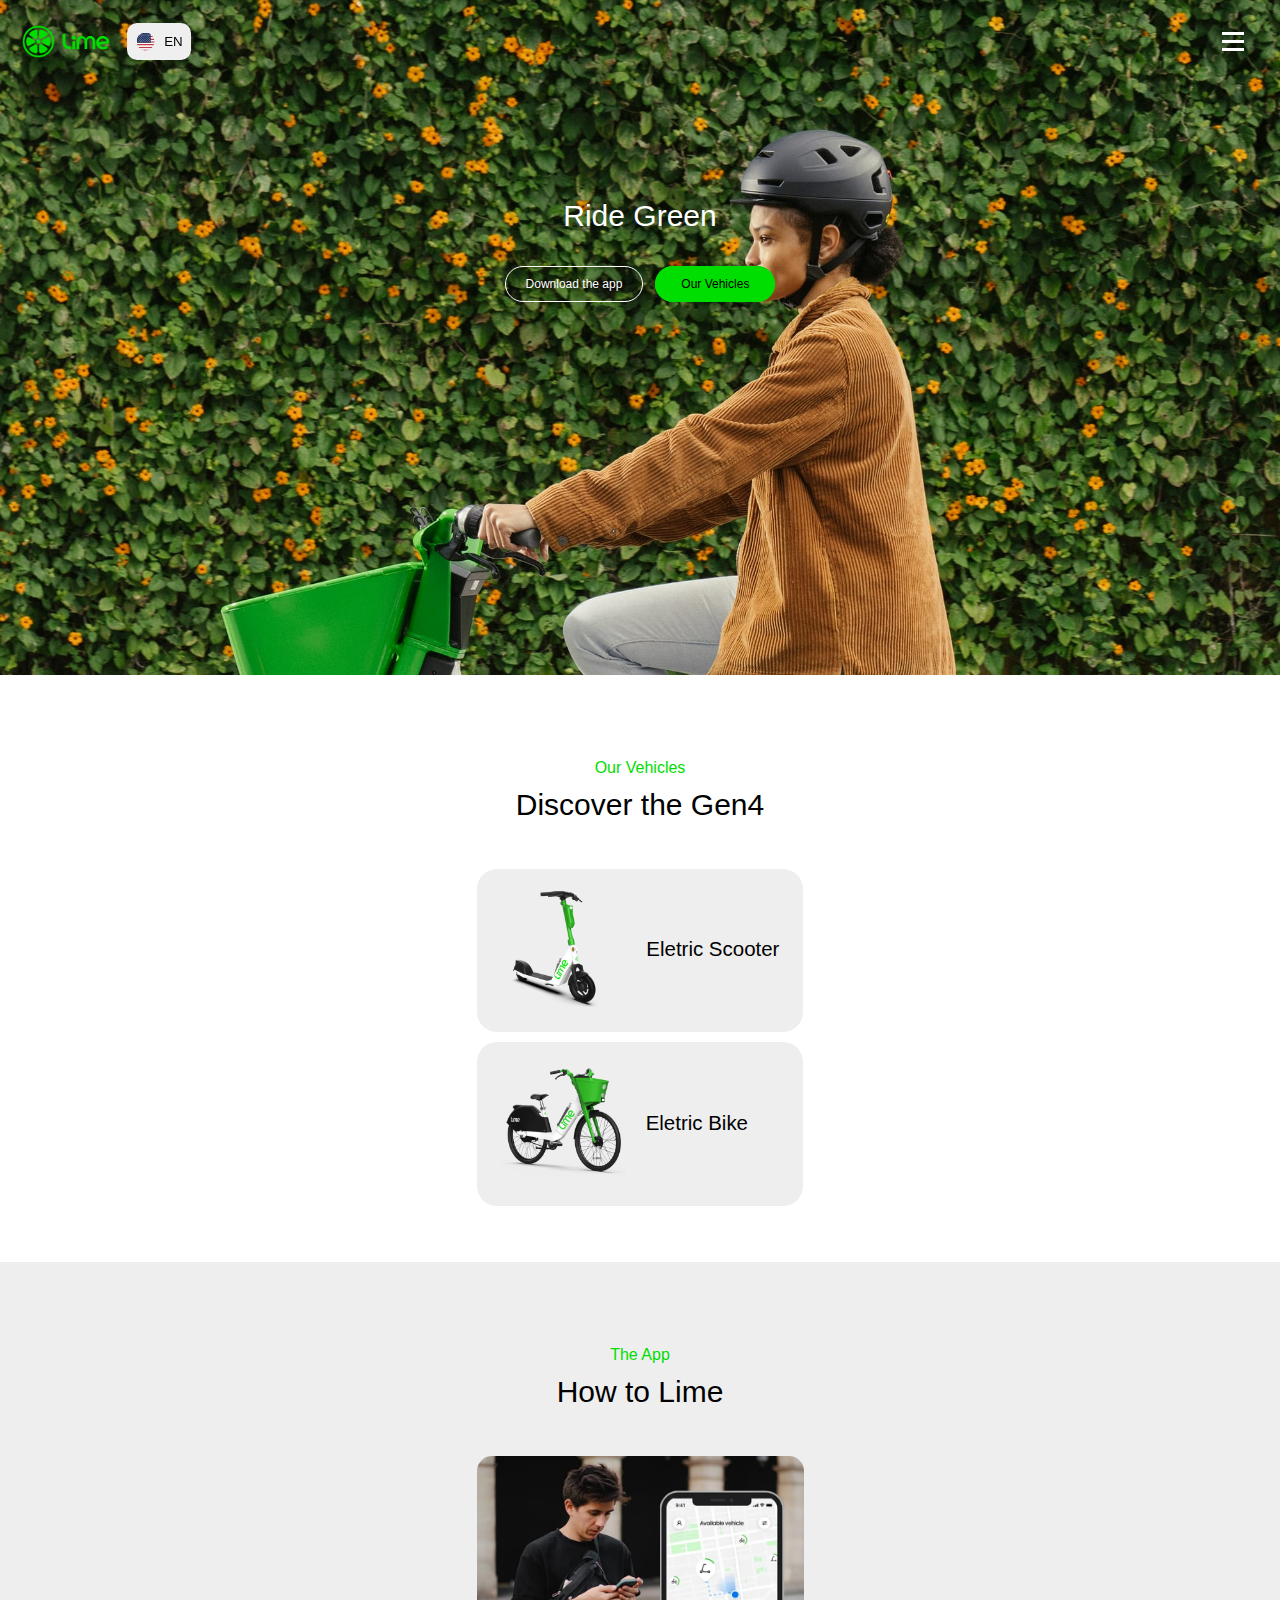
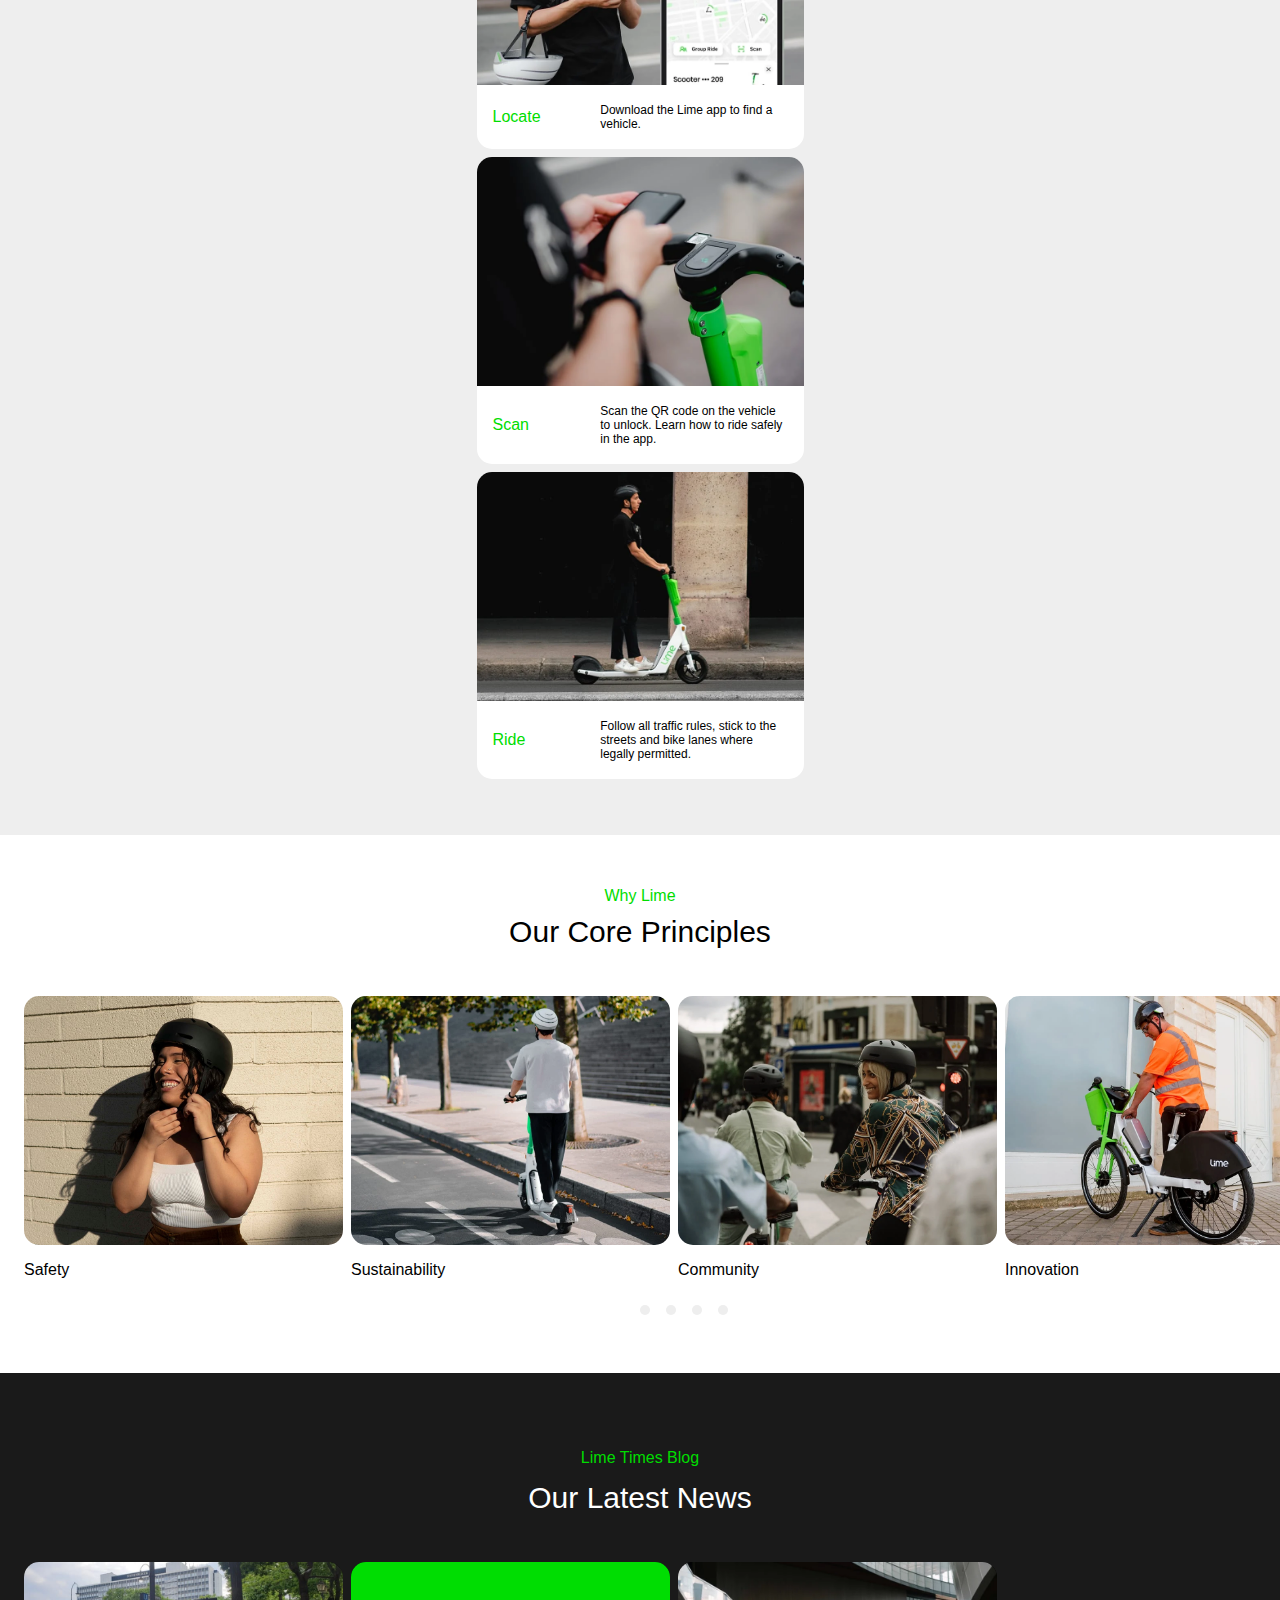
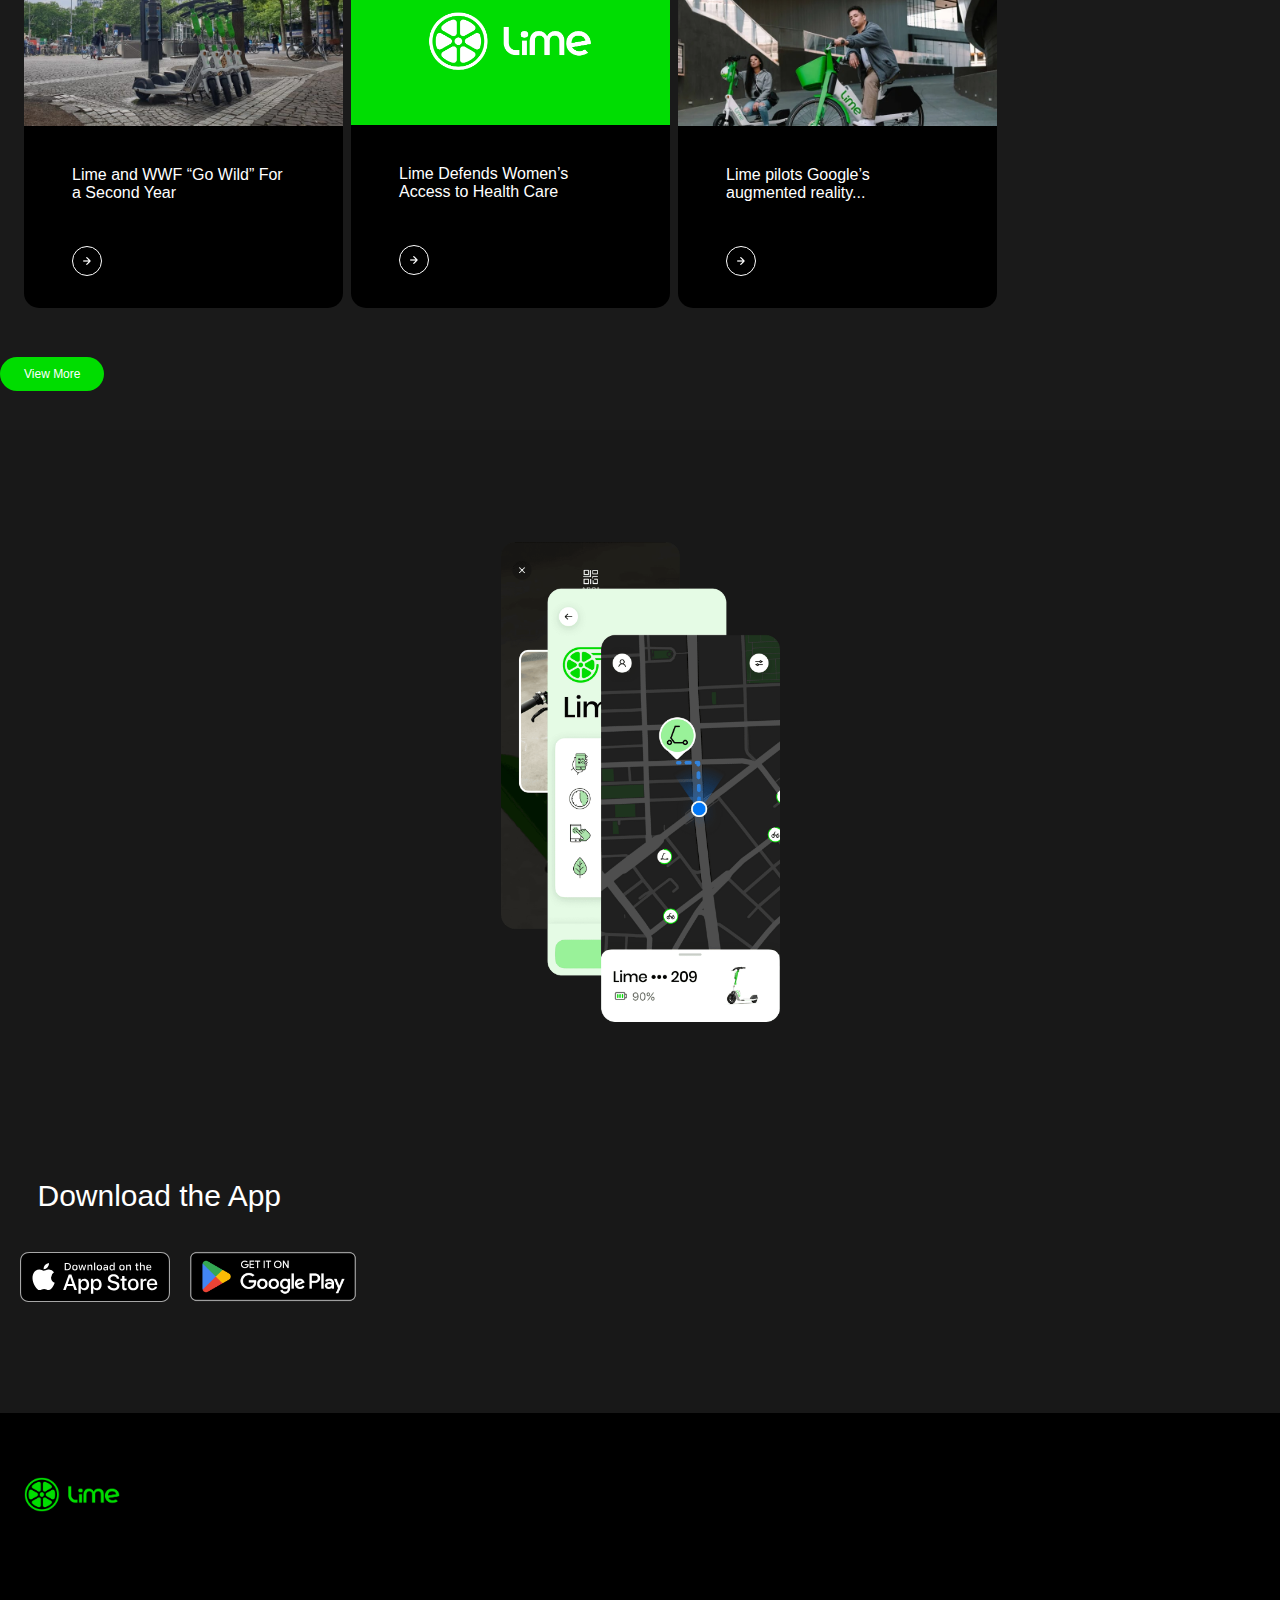
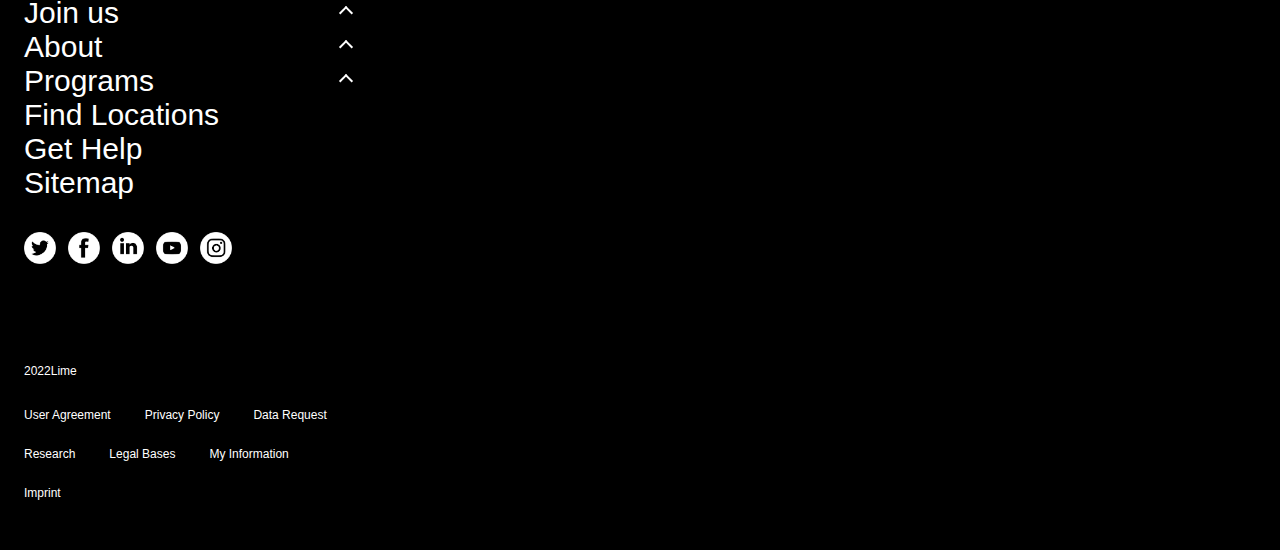
==== commit b2584a50: "Add files via upload" ====
--- a/index.html
+++ b/index.html
@@ -28,14 +28,14 @@
    
      <nav>
                 <ul>
-                    <li><a href="#">About us</a><img src="images/pijl%20naar%20beneden.svg" alt="toggle naar beneden">
+                    <li><a href="#">About us</a>
                         <!-- <ul>
                             <li><a href="#">Partners</a></li>
                             <li><a href="#">Press</a></li>
                             <li><a href="#">Careers</a></li>
                         </ul> -->
                     </li>
-                    <li><a href="#">Why Lime</a><img src="images/pijl%20naar%20beneden.svg" alt="toggle naar beneden">
+                    <li><a href="#">Why Lime</a>
                         <!-- <ul>
                             <li><a href="#">Safety</a></li>
                             <li><a href="#">Sustainability</a></li>
@@ -43,7 +43,7 @@
                             <li><a href="#">Innovation</a></li>
                         </ul> -->
                     </li>
-                    <li><a href="#">Vehicles</a><img src="images/pijl%20naar%20beneden.svg" alt="toggle naar beneden">
+                    <li><a href="#">Vehicles</a>
                         <!-- <ul>
                             <li><a href="#">Electric Scooter</a></li>
                             <li><a href="#">Electric Bike</a></li>
@@ -53,17 +53,19 @@
                     <li><a href="Blog.html">Blog</a></li>
                 </ul>
 
-                 <a href="#">download app</a>
+                 <a href="#">Download app</a>
+        
         </nav>
-
+    
     </header>
 
     <main>
         <!--    1st section -->
         <section>
+            <h1>blah</h1>
             <img src="images/1stIMGhomepage.jpeg" alt=" girl with helmed on lime e-bike ">
         </section>
-       <!--    2nd section -->
+       <!--    2st section -->
         <section>
             <h1>Ride Green</h1>
             <ul>
@@ -71,7 +73,7 @@
                 <li><a href="#">Our Vehicles</a></li>
             </ul>
         </section>
-       <!--    3rd section -->
+       <!--    3nd section -->
         <section>
             <h2>Our Vehicles</h2>
             <h3>Discover the Gen4</h3>
@@ -98,63 +100,73 @@
             <h2>Why Lime</h2>
             <h3>Our Core Principles</h3>
             <ul>
-                <li><a href="#"></a><img src="images/SAFETY.jpeg" alt="Girl with a helmed on her head"><p>Safety</p></li>
-                <li><a href="#"></a><img src="images/SUSTAINABILITY.webp" alt="guy riding e-scotter on bike path from the back "><p>Sustainability</p></li>
-                <li><a href="#"></a><img src="images/COMMUNITY.webp" alt="group of people riding on Lime vehicles"><p>Community</p></li>
-                <li><a href="#"></a><img src="images/INNOVATION.webp" alt="Lime employee changing the battery from e-bike"><p>Innovation</p></li>
-            </ul>
-
-            <ul>
-                <li><button></button></li>
-                <li><button></button></li>
-                <li><button></button></li>
-                <li><button></button></li>
-            </ul>
+                <li id="safety"><a href="#"></a><img src="images/SAFETY.jpeg" alt="Girl with a helmed on her head"><p>Safety</p></li>
+                <li id="sustainability"><a href="#"></a><img src="images/SUSTAINABILITY.webp" alt="guy riding e-scotter on bike path from the back "><p>Sustainability</p></li>
+                <li id="community"><a href="#"></a><img src="images/COMMUNITY.webp" alt="group of people riding on Lime vehicles"><p>Community</p></li>
+                <li id="innovation"><a href="#"></a><img src="images/INNOVATION.webp" alt="Lime employee changing the battery from e-bike"><p>Innovation</p></li>
+            </ul>
+
+            <a href="#safety">Safety</a>
+            <a href="#sustainability">Sustainability</a>
+            <a href="#community">Community</a>
+            <a href="#innovation">Innovation</a>
+
         </section>
         <!--    6th section -->
         <section>
-            <!-- <h2>Lime Times Blog</h2>
+            <h2>Lime Times Blog</h2>
             <h3>Our Latest News</h3>
             <ul>
-                <li><a href="#"></a><img src="images/e-scootersOnSquare.jpeg" alt="e-scooters on a square">
-                    <p>Lime and WWF “Go Wild” For a Second Year</p><button></button>
-                </li>
-                <li><a href="#"></a><img src="images/AccesHealthCare.png" alt="green background with white Lime logo">
-                    <p>Lime Defends Women’s Access to Health Care</p><button></button>
-                </li>
-                <li><a href="#"></a><img src="images/LimeStreet.webp" alt="two people with lime vehicles on the street">
-                    <p>Lime pilots Google’s augmented reality technology to improve e-bike and e-scooter parking</p><button></button>
-                </li>
-                <li><a href="#"></a></li>
-            </ul> -->
+                <li><a href="Blog.html"></a><img src="images/e-scootersOnSquare.jpeg" alt="e-scooters on a square">
+                    <p>Lime and WWF “Go Wild” For a Second Year</p> <img src="images/pijl naar rechts.png" alt="arrow to go to article">
+                </li>
+                <li><a href="Blog.html"></a><img src="images/AccesHealthCare.png" alt="green background with white Lime logo">
+                    <p>Lime Defends Women’s Access to Health Care</p><img src="images/pijl naar rechts.png" alt="arrow to go to article">
+                </li>
+                <li><a href="Blog.html"></a><img src="images/LimeStreet.webp" alt="two people with lime vehicles on the street">
+                    <p>Lime pilots Google’s augmented reality...</p>
+                    <img src="images/pijl naar rechts.png" alt="arrow to go to article">
+                </li>
+            </ul> 
+          
+            <a href="blog">View More</a>
         </section>
         <!--    7th section -->
         <section>
-
-            <!-- <ul>
-                <li><img src="images/app-store-section-image.webp" alt="screens from the Lime app"></li>
-                <li>
-                    <h2>Download the App</h2>
-                </li>
+            <img src="images/app-store-section-image.webp" alt="screens from the Lime app">
+            <h2>Download the App</h2>
+            <ul>
                 <li><a href="https://apps.apple.com/app/lime-your-ride-anytime/id1199780189"></a><img src="images/Download_on_the_App_Store_Badge.svg" alt="badge from the app store "></li>
                 <li><a href="https://play.google.com/store/apps/details?id=com.limebike"></a><img src="images/playstore_badge.png" alt="badge from the play store"></li>
-            </ul> -->
+            </ul>
         </section>
     </main>
     <footer>
-        <!-- <nav>
-            <h2><a href="#"><img src="images/LimeLogo.svg" alt="groen Lime logo"></a>Lime</h2>
-            <ul>
-                <li><button>Join us</button>
-                    <ul>
-                        <li><a href="#">Careers</a></li>
-                        <li><a href="Blog.html">Lime Times Blog</a></li>
-                        <li><a href="#">Press</a></li>
-                        <li><a href="#">Partner</a></li>
-                    </ul>
-                </li>
-                <li><button>About</button>
-                    <ul>
+        <nav>
+           <a href="#"><img src="images/LimeLogo.png" alt=" logo lime"></a>
+            
+            <ul> <!-- nav>ul:first-of-type -->
+                
+                <li>
+                    <ul> 
+                       <li><p>Join us</p></li>
+                       <li><span class="arrow"></span></li>
+                    </ul>
+              
+                    <ul> 
+                       <li><a href="#">Careers</a></li>
+                       <li><a href="Blog.html">Lime Times Blog</a></li>
+                       <li><a href="#">Press</a></li>
+                       <li><a href="#">Partner</a></li>
+                    </ul>
+                </li>
+                <li>
+                    <ul> 
+                        <li><p>About</p></li>
+                        <li><span class="arrow"></span></li>
+                    </ul>
+          
+                    <ul> 
                         <li><a href="#">Community</a></li>
                         <li><a href="#">Electric Bike</a></li>
                         <li><a href="#">Electric Scooter</a></li>
@@ -163,21 +175,26 @@
                         <li><a href="#">safety</a></li>
                     </ul>
                 </li>
-
-                <li><button>Programs</button>
-                    <ul>
-                        <li><a href="#">Lime Access</a></li>
-                        <li><a href="#">Lime Hero</a></li>
-                        <li><a href="#">Lime Assist</a></li>
-                        <li><a href="#">Insurance</a></li>
-                        <li><a href="#">Our Cities</a></li>
-                    </ul>
-                </li>
+                <li>
+                    <ul> 
+                       <li><p>Programs</p></li>
+                       <li><span class="arrow"></span></li>
+                    </ul>
+           
+                    <ul> 
+                       <li><a href="#">Lime Access</a></li>
+                       <li><a href="#">Lime Hero</a></li>
+                       <li><a href="#">Lime Assist</a></li>
+                       <li><a href="#">Insurance</a></li>
+                       <li><a href="#">Our Cities</a></li>
+                    </ul>
+             
                 <li><a href="#">Find Locations</a></li>
                 <li><a href="#">Get Help</a></li>
-                <li><a href="#">Sitemap</a></li>
-            </ul>
-            <ul>
+                <li><a href="#">Sitemap</a></li> 
+            </ul>
+            <!-- nav>ul:nth-of-type(2) -->
+            <ul> 
                 <li><a href="https://twitter.com/limebike"><img src="images/twitter.webp" alt="twitter logo"></a></li>
                 <li><a href="https://www.facebook.com/limebike/"><img src="images/facebook.webp" alt="Facebook logo"></a></li>
                 <li><a href="https://www.linkedin.com/company/limebike/"><img src="images/linkedin.webp" alt="Linkedin logo"></a></li>
@@ -185,6 +202,7 @@
                 <li><a href="https://www.instagram.com/lime/"><img src="images/instagram.webp" alt="Instagram logo"></a></li>
             </ul>
             <p><time>2022</time>Lime</p>
+            <!-- nav>ul:nth-of-type(3) -->
             <ul>
                 <li><a href="#">User Agreement</a></li>
                 <li><a href="#">Privacy Policy</a></li>
@@ -195,7 +213,7 @@
                 <li><a href="#">Imprint</a></li>
             </ul>
 
-        </nav> -->
+        </nav>
     </footer>
 
     <script src="scripts/script.js"></script>
--- a/css/style.css
+++ b/css/style.css
@@ -17,18 +17,19 @@
 /*nav bar*/
 header {
     display: flex; 
-    background-color: var (--white);
     position: sticky;
     top: 0;
     width: 100%;
-}
-
+    z-index: 1;
+    
+}
 /* container logo EN  */
 header section {
     width: 100%; 
     display: flex;
     flex-direction: row;
     align-items: center;
+
 }
 /* logo  */
 header section img{
@@ -114,9 +115,7 @@
 .side-menu:checked ~ nav{
     max-height: 100%;
 }
-/* .side-menu:checked ~ header{
-    background-color: var(--white);
-} */
+
 /* middelste streep in menu wordt transperant als menu is aangeklikt */
 .side-menu:checked ~ .hamb .hamb-line {
     background: transparent;
@@ -135,7 +134,7 @@
 }
 
 /* side menu uitgeklapt */
-nav{
+header nav{
     width: 100%;
     height: 100%;
     position: fixed; 
@@ -143,57 +142,72 @@
     overflow: hidden;
     max-height: 0;
     transition: max-height .5s ease-out;
-    top:100px; 
-   
+    top:80px; 
+    padding: 0 24px;
+   z-index: 2;
 
 }  
 
-nav ul{
+header nav ul{
     list-style: none;
     font-family: Poppins, Helvetica, sans-serif;
-    font-size: 1.875em;
+    font-size: 1.875em;;
   
 }
-nav ul li a{
+header nav ul li a{
     text-decoration: none;
     list-style: none;
     text-decoration: none;
     display: block;
-    padding: 30px;
+    padding: 0 24px 0 0;
+    margin-top: 20px;
     color: var(--black);
 }
-nav ul li a:hover{
+header nav ul li a:hover{
     background-color: var(--gray);
 }
-
-nav ul li img{
-    width:1em;
+header nav>a{
+    width: auto;
+    position:absolute;
+    margin-top: 159.805px;
+    margin-bottom: 48px;
+    padding: 10px 24px;
+    background-color: var(--green);
+    font-size: 12px;
+    color: var(--black);
+    border-radius: 25px;
+    border: 1px solid var(--green);
+    text-decoration: none;
+    font-family: Poppins, Helvetica, sans-serif;
 }
 /* page wrapper */
 main{
     display: flex;
     flex-direction: column;
+    overflow-x: scroll;
+}
+
+/* hide kopje, zodat de section wel een kop heeft */
+main section:first-of-type h1{
+    display: none;
 }
 /*achtergrond hero img*/
-
 main section:first-of-type img {
     position: absolute;
     object-fit: cover;
     object-position: center;
     height: 100%;
     width: 100%;
-    display: block;
     top: 0;
-    z-index: -1;
+    z-index: 0;
 }
 /* Ride green text   */
-main section:nth-last-of-type(2) h1 {
-    display: block;
-    font-family: Poppins;
-    font-weight:lighter;
+main h1 {
+    font-family: Poppins, Helvetica, sans-serif;
+    font-weight:100;
     font-size: 1.875em;
     color: var(--white);
-    position: absolute;
+    position:absolute;
     top: 7.2em;
     left: 50%;
     transform: translate(-50%, -50%);
@@ -204,37 +218,47 @@
     width: 400px;
     display: flex;
     flex-direction: row;
-    justify-content: space-evenly;
-    row-gap: 50px;
-    align-items: center;
+    justify-content:center;
+    align-items: center;
+    gap: 0.75em;
     margin-top: 200px;
     position: absolute;
     left: 50%;
     transform: translate(-50%, -50%);
+
 }
 
 main section:nth-of-type(2) li{
     list-style: none;
-    
 }
 
 main section:nth-of-type(2) li a{
     align-items: center;
     text-decoration: none;
+    border-radius: 25px;
+    font-family: Poppins, Helvetica, sans-serif;
+    font-weight:100;
+    font-size: 0.75em;
+}
+main section:nth-of-type(2) li:nth-of-type(1) a{
     color: var(--white);
-    padding: 10px;
-    border: 1px;
-    border-radius: 50%;
-    border-color: var(--black);
+    border:1px solid var(--white);
+    padding: 10px 20px 10px 20px;
+}
+
+main section:nth-of-type(2) li:nth-of-type(2) a{
+    color: var(--black);
+    border:1px solid var(--green);
+    background-color: var(--green);
+    padding: 10px 25px 10px 25px;
 }
 
 /* 2e deel van pagina (derde section) */
 /* container van pagina deel 2 */
 main section:nth-of-type(3){
     background-color:var(--white);
-    margin-top:83.4vh;
-    display: inline-block;
-    z-index: -1;
+    margin-top:37em;
+    z-index: 0;
     margin-bottom:3.5em;
  }
 /* bovenste kopjes bij elke section */
@@ -251,7 +275,7 @@
 main section h3{
     font-size:1.875em;
     font-family: Poppins, Helvetica, sans-serif;
-    font-weight:normal;
+    font-weight:400;
     color: var(--black);
     text-align: center;
     line-height: 1.6;
@@ -301,8 +325,7 @@
 /* container van pagina deel 3 */
 main section:nth-of-type(4){
     background-color:var(--gray);
-    z-index: -1;
-    display: inline-block;
+    z-index: 0;
  }
 /* style van h2 en h3 bij regel 241 tm 257 */
 /* cards met stappenplan voor app */
@@ -362,8 +385,7 @@
 main section:nth-of-type(5){
     background-color:var(--white);
     z-index: -1;
-    display: inline-block;
-    padding:3em 0 3em 0;
+    padding:48px 0 48px 0;
  }
 /* style van h3 bij regel 241 tm 257 */
 /* h2 van section 5 heeft andere margin-top */
@@ -376,19 +398,285 @@
     line-height: 1.6;
     margin-top: 0;
 }
-
+/* carousel container */
 main section:nth-of-type(5) ul{
-    width: auto;
+    margin: 40px 0 20px 0 ;
 	padding:0 1.5em 0 1.5em;
-    list-style:none;
-    display:flex;
-    flex-direction: row;
-    gap: 0.5em;
-    
-}
+	list-style:none;
+	
+	display:flex;
+	gap:0.5em;
+	
+	overflow:hidden;
+    scroll-snap-type: x mandatory;
+	
+	scroll-behavior:smooth;
+}
+/* container van elke card */
+main section:nth-last-of-type(5) ul li{ 
+    flex-shrink:0;
+	scroll-snap-align: center;
+}
+
+main section:nth-of-type(5) ul li > a{
+    display: none;
+}
+
 main section:nth-of-type(5) ul li img{
     width: 19.938em;
     height: auto;
     border-radius: 15px;
     text-decoration: none;
 }
+
+main section:nth-of-type(5) ul li p{
+    font-family: Poppins, Helvetica, sans-serif;
+    font-weight: 200;
+    font-size: 1em;
+    margin: 12px 0 0 0 ;
+}
+/* dots to move carousel */
+main section:nth-of-type(5) a{
+    
+    display:inline-block;
+	width:0.625em;
+	height:0.625em;
+	border-radius:50%;
+	margin:0.375em;
+	background-color:var(--gray);
+	overflow:hidden;
+	color:transparent;
+
+}
+main section:nth-of-type(5) > a:first-of-type{
+    margin-left: 50%;
+}
+
+/* 5e deel van pagina (zesde section) */
+/* container van pagina deel 5 */
+main section:nth-of-type(6){
+    background-color:rgb(26 26 26);
+    z-index: -1;
+    padding:3em 0 3em 0;
+   
+ }
+
+ /* kopje Lime times blog */
+ main section:nth-of-type(6) h2{
+    margin: 1.5em 0 0 0 ;
+ }
+/* kopje our latest news */
+ main section:nth-of-type(6) h3{
+    font-family: Poppins, Helvetica, sans-serif;
+    font-weight: 100;
+    color: var(--white);
+    text-align: center;
+    line-height: 1.6;
+    margin: 4px 0 0 0;
+}
+/* container van alle cards */
+main section:nth-of-type(6) ul {
+display: flex;
+gap:0.5em;
+margin: 40px 0 56px 0 ;
+padding:0 1.5em 0 1.5em;
+}
+/* Card styling */
+main section:nth-of-type(6) ul li {
+list-style: none;
+background-color: var(--black);
+border-radius:15px;
+width: 19.938em;
+}
+/* tekst op cards styling */
+main section:nth-of-type(6) ul li p{
+    font-family: Poppins, Helvetica, sans-serif;
+    font-weight: 200;
+    font-size: 1em;
+    color: var(--white);
+    padding:36px 48px 44px;
+}
+/* foto's op card styling  */
+main section:nth-of-type(6) ul li img{
+    width: 19.938em;
+    height: auto;
+    border-radius: 15px 15px 0 0;
+}
+/* pijlen op cards styling  */
+main section:nth-of-type(6) ul li img:nth-of-type(2){
+   width: 30px;
+   height: 30px;
+   padding: 10px;
+   margin:0 0 1.7em 3em;
+   border-radius: 50%;
+   border: 0.5px solid white;
+}
+/* view more button styling  */
+main section:nth-of-type(6) > a {
+   padding: 10px 24px 10px 24px;
+   background-color: var(--green);
+   font-family: Poppins, Helvetica, sans-serif;
+   font-weight: 200;
+   font-size: 12px;
+   color: var(--white);
+   text-decoration: none;
+   border-radius: 25px;
+}
+
+/* 6e deel van pagina (zevende section) */
+/* container van pagina deel 6 */
+main section:nth-of-type(7){
+    background-color:rgb(24 24 24);
+    z-index: -1;
+    padding:7em 0 6em 0;
+}
+/* positie en grootte van image  */
+main section:nth-of-type(7) > img{
+width: 279px;
+height: auto;
+
+display: block;
+margin-left: auto;
+margin-right: auto;
+}
+/* verandering van h2 styling  */
+main section:nth-of-type(7) h2{
+    font-size: 30px;
+    color: var(--white);
+    text-align: left;
+    margin-left: 1.25em;
+}
+/* container van afbeeldingen */
+main section:nth-of-type(7) ul{
+    display: flex;
+    align-items: center;
+    list-style: none;
+    gap: 0.5em;
+    margin-top: 1.25em;
+    margin-left: 1.25em;
+}
+/* grotte eerste image  */
+main section:nth-of-type(7) ul li:first-of-type img{
+    height: 50px;
+}
+/* grootte tweede image  */
+main section:nth-of-type(7) ul li:nth-of-type(2) img{
+    width:190px;
+}
+
+/* footer container */
+footer{
+    background-color:var(--black);
+    padding: 4em 1.5em 2.5em 1.5em;
+}
+
+/* container 2e ul in nav  */
+footer nav>ul:nth-of-type(2){
+    display: flex;
+    align-items: center;
+    list-style: none;
+    margin-top: 2em;
+    margin-bottom: 6em;
+    gap: 0.75em;
+}
+/* logo image style  */
+footer nav>a img{
+    width:6em;
+    height:2.133em;
+    margin-bottom:3.5em ;
+}
+
+  /* direct cild nav container */
+footer nav>ul{
+  width: 20.438em;
+  height: auto;
+  margin-top: 1.5em;
+  list-style:none;
+  
+  }
+  /* p in eerste ul in eerste li van nav direct child */
+footer nav>ul li ul:first-of-type p{
+  font-size: 30px;
+  font-family: Poppins, Helvetica, sans-serif;
+  font-weight: 200;
+  color: white;
+  }
+  /* container van hoofdkopje en pijl *//* eerste ul in eerste li van nav direct child*/
+footer nav>ul li ul:first-of-type {
+    display:flex;
+    align-items:center;
+    justify-content:space-between;
+  }
+  /* pijl up*/
+.arrow{
+   border: solid white;
+   border-width: 0 2px 2px 0;
+   display: inline-block;
+   padding: 4px;
+   transform: rotate(-135deg);
+  }
+  
+  /* 2e ul in eerste li van nav direct child*//*lijst laten zien door display none te verwijderen*/
+footer nav>ul li ul:nth-of-type(2){
+    width:327px;
+    height:190.38px;
+    padding: 1.5em 0 1.5em;
+    display:flex;
+    flex-direction:column;
+    gap:1em;
+    display: none;
+  }
+  /* styling van uitgeklapte lijst */
+footer nav>ul li ul:nth-of-type(2) a{
+    list-style:none;
+    font-family: Poppins, Helvetica, sans-serif;
+    font-weight: 200;
+    font-size:16px;
+    color:gray;
+    text-decoration:none;
+  }
+/* hoofdkopjes in nav  */
+footer nav>ul:first-of-type li p, footer nav>ul:first-of-type li a{
+font-size: 30px;
+font-family: Poppins, Helvetica, sans-serif;
+font-weight: 200;
+color: var(--white);
+text-decoration: none;
+
+}
+
+/* social media images style  */
+footer nav>ul:nth-of-type(2) li a img{
+    width: 32px;
+    height:32px;
+}
+/* 2022 Lime styling */
+footer nav>p {
+    color: var(--white);
+    padding:0 0 0.5em;
+    font-family: Poppins, Helvetica, sans-serif;
+    font-weight: 200;
+    font-size: 12px;
+}
+/* linkjes cluster onderaan de pagina container  *//* 3e ul in nav*/
+footer nav>ul:nth-of-type(3){
+    width:327px;
+    height:102px;
+    display: flex;
+    flex-wrap: wrap;
+    list-style:none;
+    gap: 1em;
+}
+/* stijlen van list items  */
+footer nav>ul:nth-of-type(3) li{
+    font-family: Poppins, Helvetica, sans-serif;
+    font-weight: 200;
+    font-size: 12px;
+}
+/* linkjes stijlen in 3e ul */
+footer nav>ul:nth-of-type(3) li a{
+    margin-top: 1em;
+    margin-right: 1.5em;
+    text-decoration: none;
+    color: white;
+}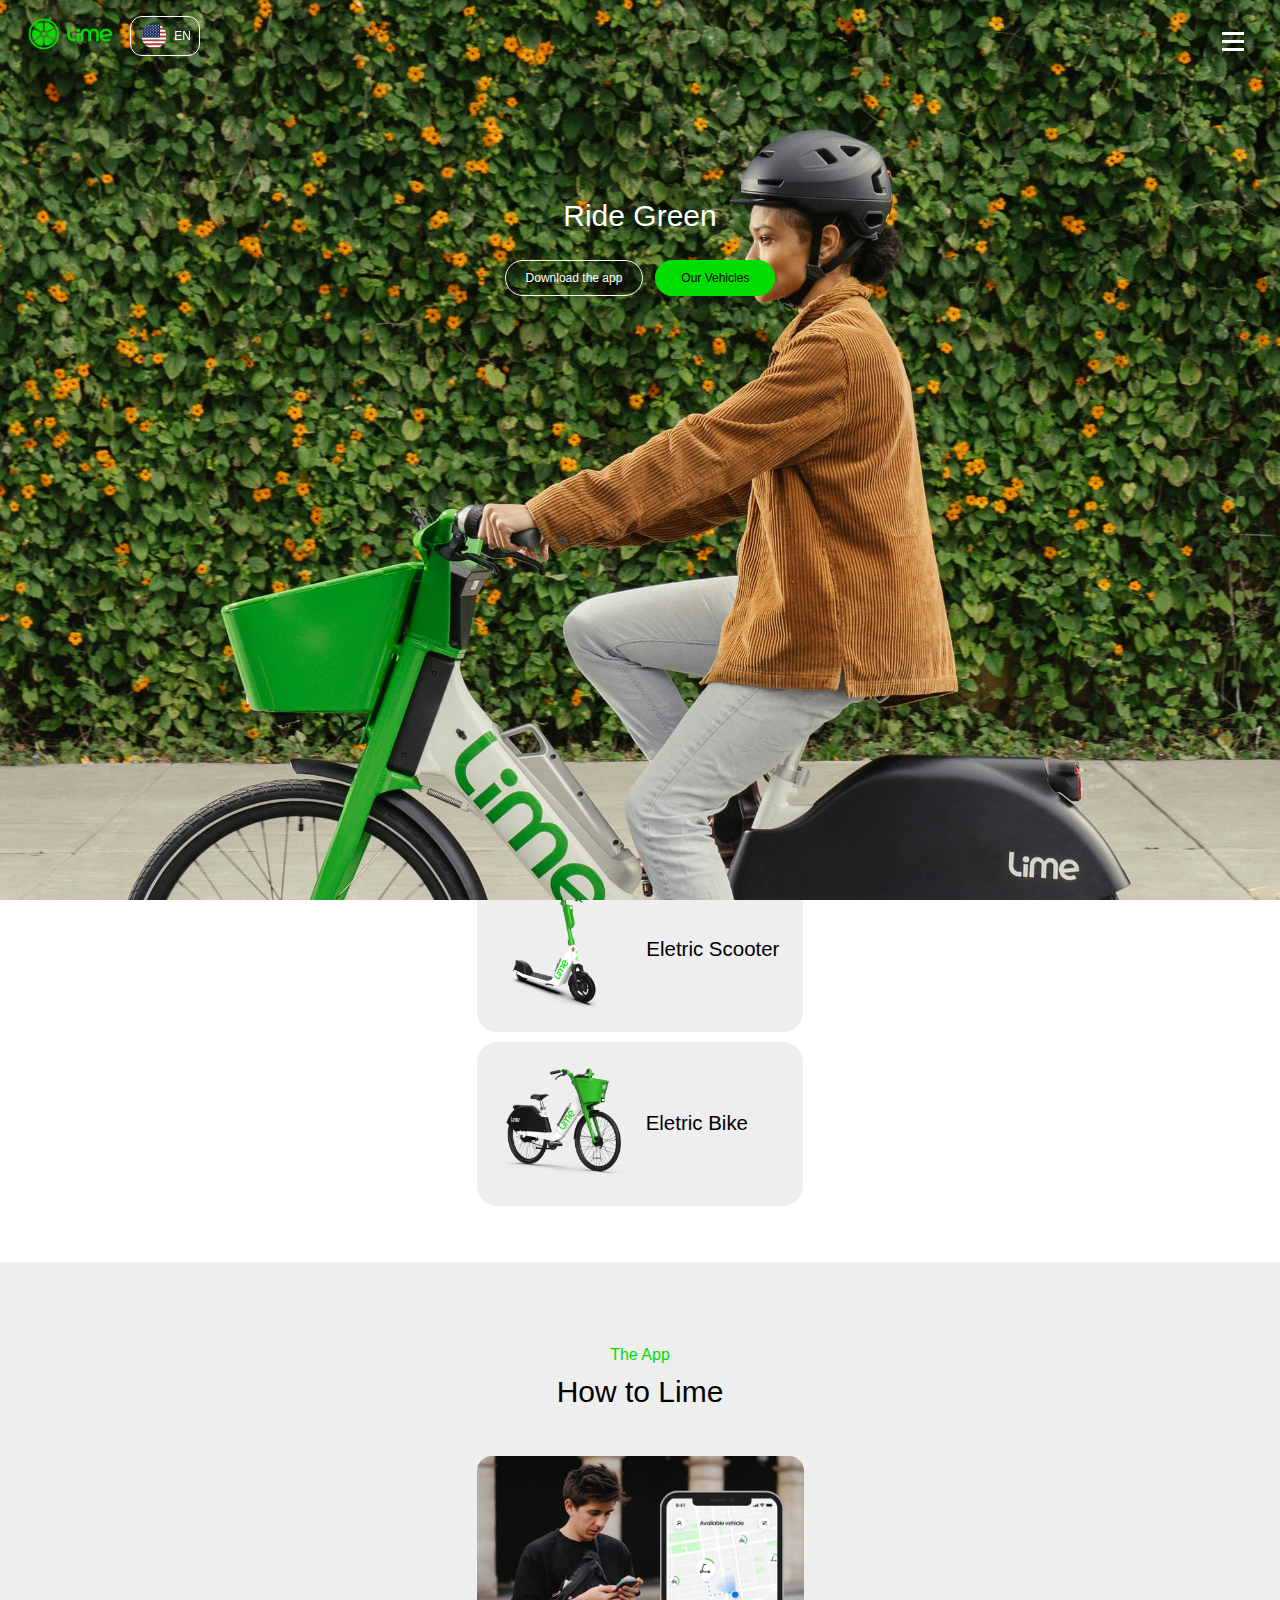
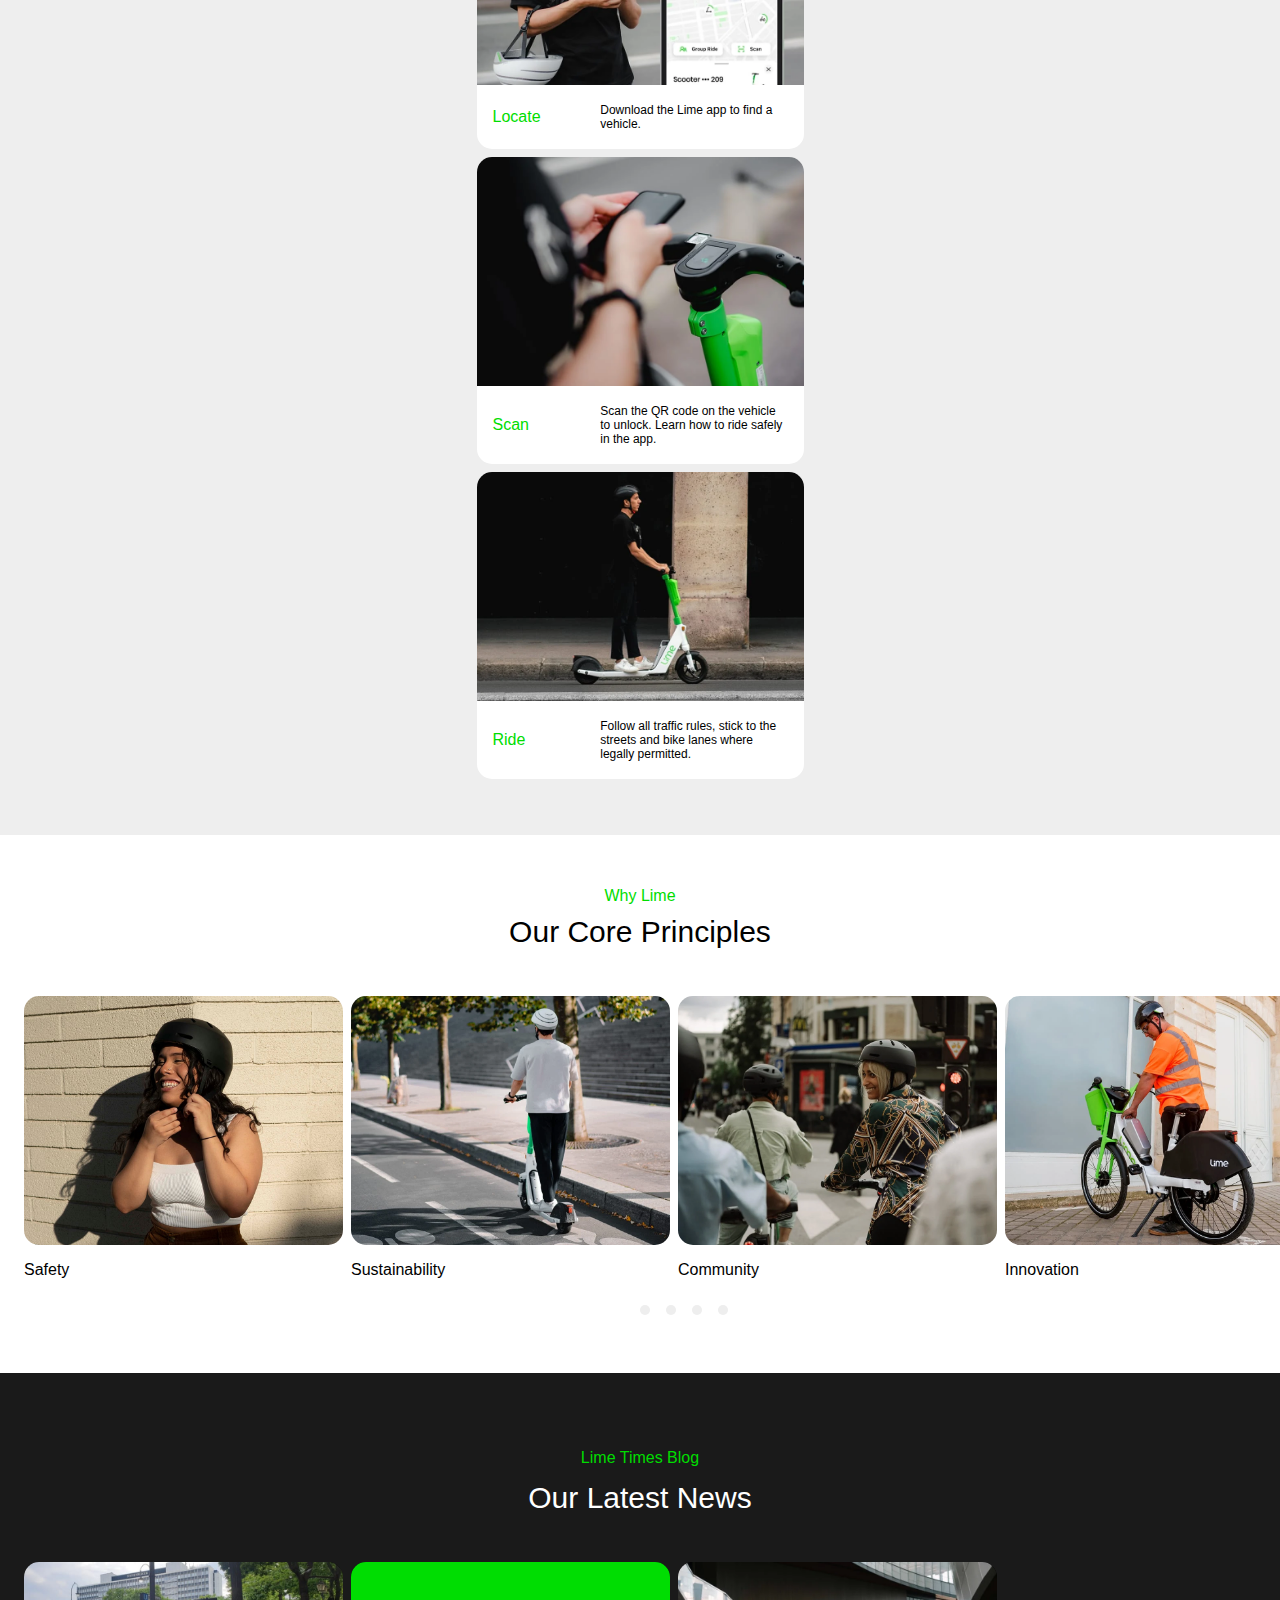
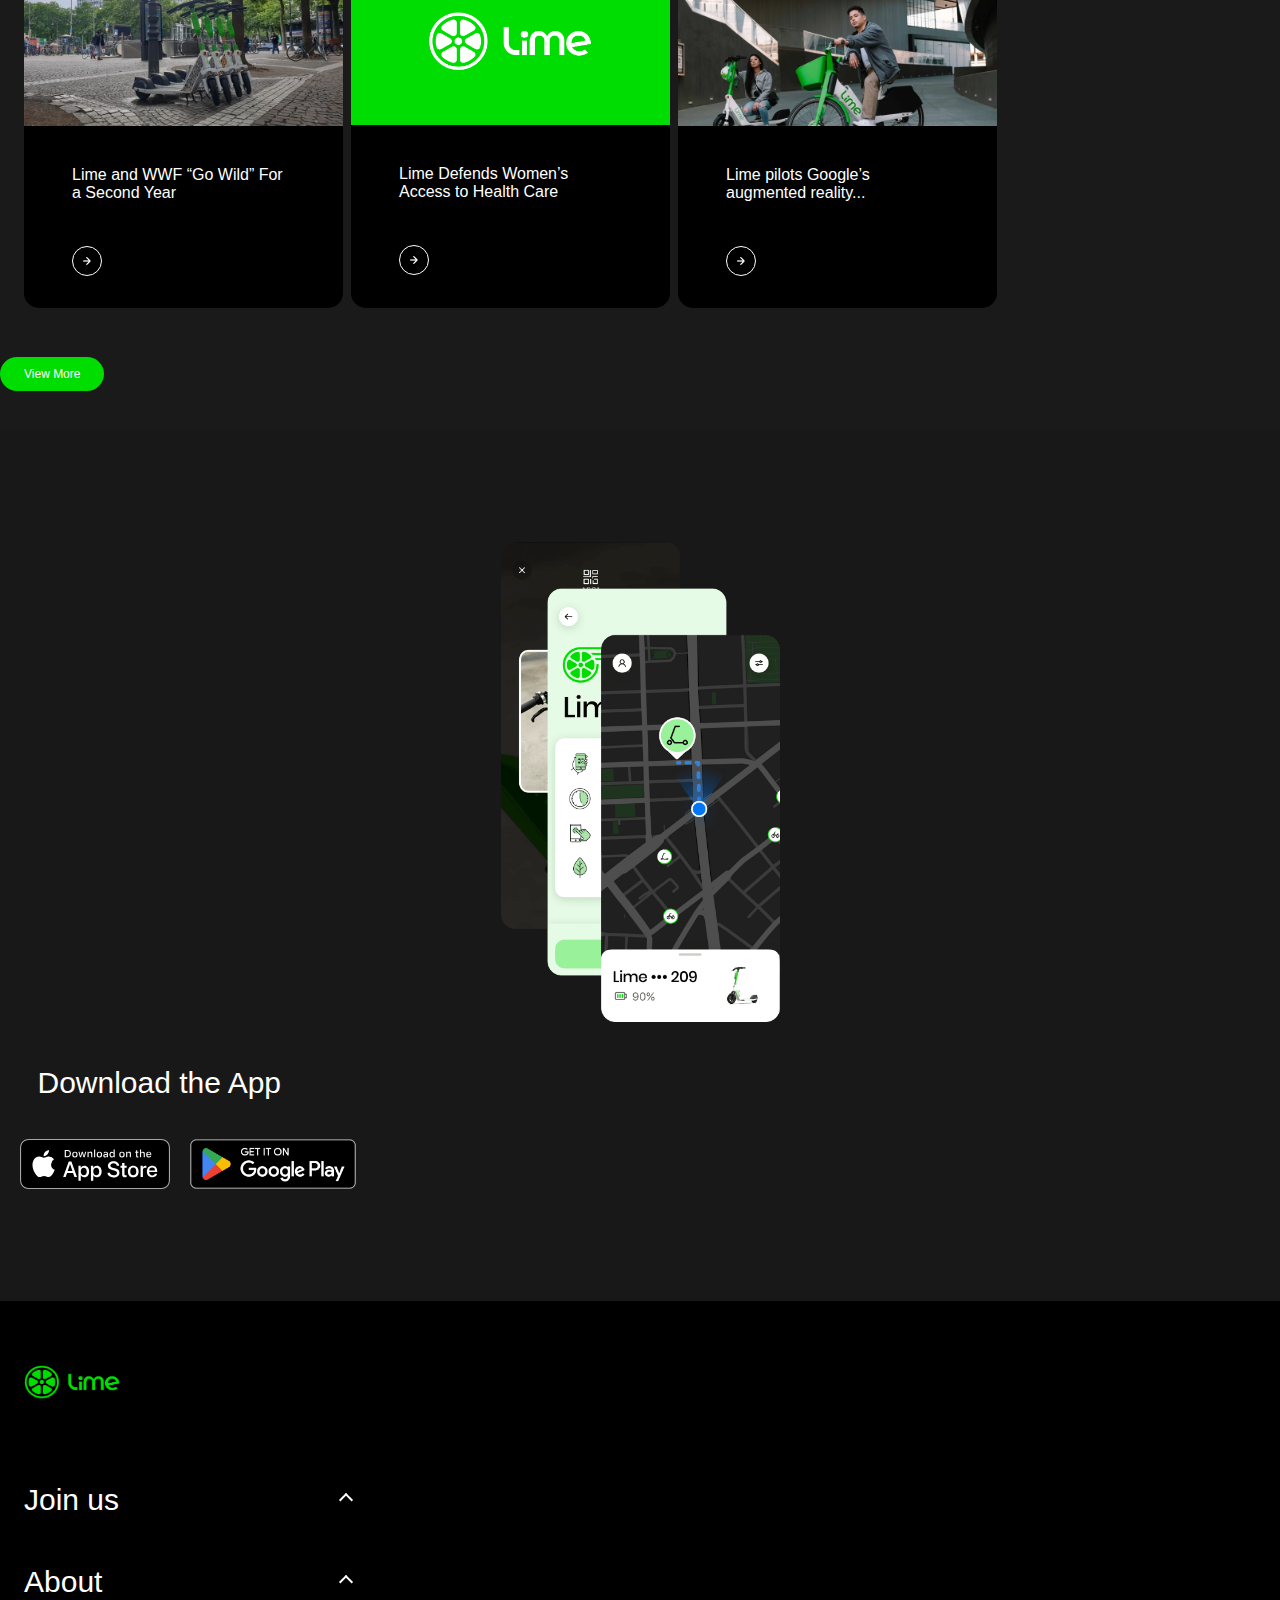
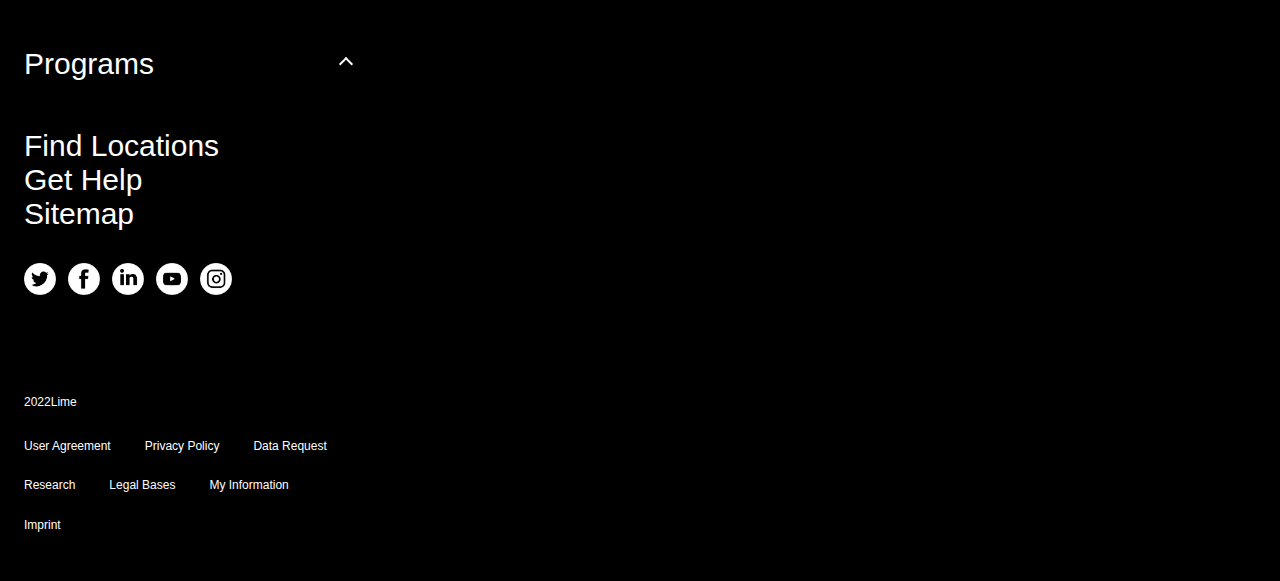
==== commit e5e01cac: "Add files via upload" ====
--- a/index.html
+++ b/index.html
@@ -16,9 +16,227 @@
     <!-- nav bar -->
     <header>
         <!-- logo -->
+        
       <section>
         <img src="images/LimeLogo.png" alt=" logo lime">
         <button><img src="images/AmericanFlag.svg" alt="amerikaanse vlag"><p>EN</p></button>
+        <ul>
+            <li><p>Select your region</p></li>
+            <ul>
+              <li>
+              <input type="radio" name="fav_language" value="HTML">
+                <label for="html">
+                <img src="images/region/ARG.svg"alt="Argentinië flag">Argentinië</label>
+                <br>
+              </li>
+              <li>
+              <input type="radio" name="fav_language" value="HTML">
+                <label for="html">
+                <img src="images/region/AT.svg"alt="Austria flag">Austria</label>
+                <br>
+              </li>
+              <li>
+                <input type="radio" name="fav_language" value="HTML">
+                <label for="html">
+                <img src="images/region/AZ.svg"alt="Australia flag">Australia</label>
+                <br>
+              </li>
+              <li>
+               <input type="radio" name="fav_language" value="HTML">
+               <label for="html"><img src="images/region/BE.svg"alt="Belgium flag">Belgium</label>
+               <br>
+              </li>
+              <li>
+              <input type="radio" name="fav_language" value="HTML">
+                <label for="html">
+                <img src="images/region/BG.svg"alt="Bulgaria flag">Bulgaria</label>
+                <br>
+              </li>
+              <li>
+              <input type="radio" name="fav_language" value="HTML">
+                <label for="html">
+                <img src="images/region/BR.svg"alt="Brazil Flag">Brazil</label>
+                <br>
+              </li>
+              <li>
+              <input type="radio" name="fav_language" value="HTML">
+                <label for="html">
+                <img src="images/region/CAN.svg"alt="Canada flag">Canada</label>
+                <br>
+              </li>
+              <li>
+              <input type="radio" name="fav_language" value="HTML">
+               <label for="html">
+               <img src="images/region/CH.svg"alt="Switzerland flag">Switzerland</label>
+               <br>
+              </li>
+              <li>
+              <input type="radio" name="fav_language" value="HTML">
+               <label for="html">
+               <img src="images/region/CHL.svg"alt="Chile flag">Chile</label>
+               <br>
+              </li>
+              <li>
+               <input type="radio" name="fav_language" value="HTML">
+               <label for="html">
+               <img src="images/region/COL.svg"alt="Colombia flag">Colombia</label>
+               <br>
+              </li>
+              <li>
+              <input type="radio" name="fav_language" value="HTML">
+               <label for="html">
+               <img src="images/region/CYP.svg"alt="Cyprus flag">Cyprus</label>
+               <br>
+              </li>
+              <li>
+               <input type="radio" name="fav_language" value="HTML">
+               <label for="html">
+               <img src="images/region/CZ.svg"alt="Czech republic flag">Czech Republic</label>
+              <br>
+              </li>
+             <li>
+               <input type="radio" name="fav_language" value="HTML">
+               <label for="html">
+               <img src="images/region/DK.svg"alt="Denmark flag">Denmark</label>
+               <br>
+             </li>
+             <li>
+               <input type="radio" name="fav_language" value="HTML">
+               <label for="html">
+               <img src="images/region/DU.svg"alt="Germany flag">Germany</label>
+               <br>
+             </li>
+             <li>
+               <input type="radio" name="fav_language" value="HTML">
+               <label for="html">
+               <img src="images/region/ES.svg"alt="Spain flag">Spain</label>
+               <br>
+             </li>
+             <li>
+               <input type="radio" name="fav_language" value="HTML">
+               <label for="html">
+               <img src="images/region/FI.svg"alt="Finland flag">Finland</label>
+               <br>
+             </li>
+             <li>
+               <input type="radio" name="fav_language" value="HTML">
+               <label for="html">
+               <img src="images/region/FR.svg"alt="France flag">France</label>
+               <br>
+             </li>
+             <li>
+               <input type="radio" name="fav_language" value="HTML">
+               <label for="html">
+               <img src="images/region/GB.svg"alt="Great Britain flag">Great Britain</label>
+               <br>
+             </li>
+             <li>
+               <input type="radio" name="fav_language" value="HTML">
+               <label for="html">
+               <img src="images/region/GR.svg"alt="Greece flag">Greece</label>
+               <br>
+             </li>
+             <li>
+               <input type="radio" name="fav_language" value="HTML">
+               <label for="html">
+               <img src="images/region/HU.svg"alt="Hungary flag">Hungary</label>
+               <br>
+             </li>
+             <li>
+               <input type="radio" name="fav_language" value="HTML">
+               <label for="html">
+               <img src="images/region/ISR.svg"alt="Israel flag">Israel</label>
+               <br>
+             </li>
+             <li>
+               <input type="radio" name="fav_language" value="HTML">
+               <label for="html">
+               <img src="images/region/ITA.svg"alt="Italy flag">Italy</label>
+               <br>
+             </li>
+             <li>
+               <input type="radio" name="fav_language" value="HTML">
+               <label for="html">
+               <img src="images/region/KOR.svg"alt="South Korea flag">South Korea</label>
+               <br>
+             </li>
+             <li>
+               <input type="radio" name="fav_language" value="HTML">
+               <label for="html">
+               <img src="images/region/MEX.svg"alt="Mexico flag">Mexico</label>
+               <br>
+             </li>
+             <li>
+               <input type="radio" name="fav_language" value="HTML">
+               <label for="html">
+               <img src="images/region/NL.svg"alt="Dutch flag">Netherlands</label>
+               <br>
+             </li>
+             <li>
+               <input type="radio" name="fav_language" value="HTML">
+               <label for="html">
+               <img src="images/region/NOR.svg"alt="Norwegain flag">Norway</label>
+               <br>
+             </li>
+             <li>
+               <input type="radio" name="fav_language" value="HTML">
+               <label for="html">
+               <img src="images/region/NZ.svg"alt="New Zealand flag">New Zealand</label>
+               <br>
+             </li>
+             <li>
+               <input type="radio" name="fav_language" value="HTML">
+               <label for="html">
+               <img src="images/region/PE.svg"alt="Peru flag">Peru</label>
+               <br>
+             </li>
+             <li>
+               <input type="radio" name="fav_language" value="HTML">
+               <label for="html">
+               <img src="images/region/PL.svg"alt="Poland flag">Poland</label>
+               <br>
+             </li>
+             <li>
+               <input type="radio" name="fav_language" value="HTML">
+               <label for="html">
+               <img src="images/region/ROU.svg"alt="Romania flag">Romania</label>
+               <br>
+             </li>
+             <li>
+               <input type="radio" name="fav_language" value="HTML">
+               <label for="html">
+               <img src="images/region/SE.svg"alt="Swedish flag">Sweden</label>
+               <br>
+             </li>
+             <li>
+               <input type="radio" name="fav_language" value="HTML">
+               <label for="html">
+               <img src="images/region/UAE.svg"alt="UAE flag">UAE</label>
+               <br>
+             </li>
+             <li>
+               <input type="radio" name="fav_language" value="HTML">
+               <label for="html">
+               <img src="images/region/URY.svg"alt="Uruguay flag">Uruguay</label>
+               <br>
+             </li>
+             <li>
+               <input type="radio" name="fav_language" value="HTML">
+               <label for="html">
+               <img src="images/region/USA.svg"alt="American flag">America</label>
+               <br>
+             </li>
+
+            </ul>
+            <li><p>Select your language</p></li>
+            <ul>
+                <li><a her="#">Nederlands</a></li>
+                <li><a her="#">Frans</a></li>
+                <li><a her="#">Duits</a></li>
+                <li><a her="#">Engels</a></li>
+                <li><a her="#">Portugees</a></li>
+            </ul>
+        </ul>
      </section>
 
      <!-- hamburger menu -->
--- a/css/style.css
+++ b/css/style.css
@@ -19,52 +19,155 @@
     display: flex; 
     position: sticky;
     top: 0;
-    width: 100%;
-    z-index: 1;
-    
-}
-/* container logo EN  */
+    width:auto;
+    z-index:1;
+}
+/* logo  */
+header section img{
+    width: 5.5em;
+    height: 2.2em;
+    padding: 1.5px;
+    margin: 0 0 0 10px;
+ }
+/* container EN button  */
 header section {
     width: 100%; 
+    position: relative;
     display: flex;
-    flex-direction: row;
-    align-items: center;
-
-}
-/* logo  */
-header section img{
-   width: 5.7em;
-   padding: 1.5px;
-   margin: 0 0 0 20px;
-}
-
-/* amerikaanse vlag  */
-header section button img {
-    width: 21px;  
-    border-radius: 50%;   
-    margin: 0 8px 0 0;;
-}
-/* EN button  */
-header section button {
-    display: flex;
-    flex-direction: row;
-    align-items: center;
-    border-radius: 0.625rem;
-    border-style: none;
+    flex-wrap: wrap;
+    padding: 1em;
+}
+
+header section button p{
+    color:var(--white);
+    font-size: 12px;
+}
+  
+  /* styling van EN button */
+  header section button{
+    width: 70px;
+    height:40px;
+    display:flex;
+    justify-content: right;
+    gap:0.5em;
+    align-items:center;
+    border-radius: 12px;
+    border: 1px solid var(--white);
+    background-color:transparent;
     padding: 8px;
     margin: 0 0 0 16px;
-}
-header section button:hover{
-    background-color: var(--green);
-    opacity: 0.2;
-}
-header section button p{
-  color:var(--black);
-}
-header section button:hover p{
-  color:rgb(0 170 0);
-}
-
+  }
+  /* amerikaanse vlag */
+  header section button img{
+    width: 28px;
+    height:28px;
+    border-radius:50%;
+  }
+
+  /* container van dropdown, 1ste unorderd list */
+  header section>ul {
+    width:300px;
+    height:431px;
+    padding:24px 32px;
+    border-radius:16px;
+    background-color:white;
+    list-style:none;
+    margin: 40px 0 0 0;
+
+    display: none;
+  }
+
+  /* show dropDownlist */
+  header section>ul.anders {
+    display: block;
+  }
+  /* kopjes in dropdown lijst */
+  header section>ul li p{
+    font-family: Poppins, Helvetica, sans-serif;
+    font-size: 14px;
+    font-weight: inherit;
+    
+  }
+
+  /* unorderd list in de eerste unorderd list */
+  header section>ul ul {
+   
+    list-style:none;
+    width:240px;
+    height:300px;
+    
+    overflow:scroll;
+    scroll-snap-type: y mandatory;
+      
+    scroll-behavior:smooth;
+  
+  }
+  /*align redio button met language*//*list items van 1e ul in ul, language button styling*/
+  header section>ul ul li {
+    display:flex;
+    padding:8px 0 8px 0;
+    align-items: center;
+  }
+
+  /* styling radio button region bron:https://css-tricks.com/almanac/selectors/c/checked/ */
+  /* radio button hide  */
+  header section>ul ul li input[type="radio"]{
+  opacity: 0;
+  position: fixed;
+  width: 0;
+  }
+/* selected region styling  */
+/* header section>ul ul li input[type="radio"]:checked + label {
+    color: #f00;
+    font-style: normal;
+  }  */
+  header section>ul ul li label:hover {
+    color: var(--green);
+  } 
+  /* styling images van list items 1e ul in ul */
+  header section>ul ul li img{
+    width:24px;
+    height:24px;
+    border-radius:50%;
+    margin-right:0.5em;
+  }
+  /* itemst in label van 1e ul in ul */
+  header section>ul ul li label{
+    display:flex;
+    align-items:center;
+    font-family: Poppins, Helvetica, sans-serif;
+    font-weight:100;
+    font-size: 14px;
+    color: var(--black);
+  }
+ 
+  /* 2e ul in de ul, select your language */
+  header section>ul ul:nth-of-type(2){
+    display:flex;
+    gap: 1.5em;
+    overflow-x:scroll;
+    overflow-y: hidden;
+    scroll-snap-type: x mandatory;
+      
+    scroll-behavior:smooth;
+    
+  }
+  /* styling list items van 2e ul in ul  */
+  header section>ul ul:nth-of-type(2) li{
+    display:inline-block;
+    list-style:none;
+  }
+  
+  header section:first-of-type>ul ul:nth-of-type(2) a{
+    text-decoration:none;
+    font-family: Poppins, Helvetica, sans-serif;
+    font-weight:100;
+    font-size: 14px;
+  }
+  /* selected language styling  */
+  header section:first-of-type>ul ul:nth-of-type(2) a:hover{
+    color: var(--green);
+  }
 /* hamburger menu  */
 .hamb{
     cursor: pointer;
@@ -144,7 +247,6 @@
     transition: max-height .5s ease-out;
     top:80px; 
     padding: 0 24px;
-   z-index: 2;
 
 }  
 
@@ -184,7 +286,6 @@
 main{
     display: flex;
     flex-direction: column;
-    overflow-x: scroll;
 }
 
 /* hide kopje, zodat de section wel een kop heeft */
@@ -199,7 +300,6 @@
     height: 100%;
     width: 100%;
     top: 0;
-    z-index: 0;
 }
 /* Ride green text   */
 main h1 {
@@ -221,11 +321,10 @@
     justify-content:center;
     align-items: center;
     gap: 0.75em;
-    margin-top: 200px;
     position: absolute;
     left: 50%;
     transform: translate(-50%, -50%);
-
+    top: 17.3em;
 }
 
 main section:nth-of-type(2) li{
@@ -257,9 +356,9 @@
 /* container van pagina deel 2 */
 main section:nth-of-type(3){
     background-color:var(--white);
-    margin-top:37em;
-    z-index: 0;
     margin-bottom:3.5em;
+    margin-top: 37em;
+    
  }
 /* bovenste kopjes bij elke section */
 main section h2{
@@ -270,6 +369,7 @@
     text-align: center;
     margin-top: 5em;
     line-height: 1.6;
+    
 }
 /* tweede kopje bij elke section */
 main section h3{
@@ -279,6 +379,7 @@
     color: var(--black);
     text-align: center;
     line-height: 1.6;
+    
     }
 /* container van beide vehicles opties */
 main section:nth-of-type(3) ul{
@@ -325,7 +426,6 @@
 /* container van pagina deel 3 */
 main section:nth-of-type(4){
     background-color:var(--gray);
-    z-index: 0;
  }
 /* style van h2 en h3 bij regel 241 tm 257 */
 /* cards met stappenplan voor app */
@@ -384,7 +484,6 @@
 /* container van pagina deel 4 */
 main section:nth-of-type(5){
     background-color:var(--white);
-    z-index: -1;
     padding:48px 0 48px 0;
  }
 /* style van h3 bij regel 241 tm 257 */
@@ -397,6 +496,7 @@
     text-align: center;
     line-height: 1.6;
     margin-top: 0;
+    
 }
 /* carousel container */
 main section:nth-of-type(5) ul{
@@ -407,7 +507,8 @@
 	display:flex;
 	gap:0.5em;
 	
-	overflow:hidden;
+	overflow-x:scroll;
+    overflow-y:hidden;
     scroll-snap-type: x mandatory;
 	
 	scroll-behavior:smooth;
@@ -456,9 +557,7 @@
 /* container van pagina deel 5 */
 main section:nth-of-type(6){
     background-color:rgb(26 26 26);
-    z-index: -1;
     padding:3em 0 3em 0;
-   
  }
 
  /* kopje Lime times blog */
@@ -476,17 +575,21 @@
 }
 /* container van alle cards */
 main section:nth-of-type(6) ul {
-display: flex;
-gap:0.5em;
-margin: 40px 0 56px 0 ;
-padding:0 1.5em 0 1.5em;
+    display: flex;
+    gap:0.5em;
+    margin: 40px 0 56px 0 ;
+    padding:0 1.5em 0 1.5em;
+    scroll-snap-type: x mandatory;
+    scroll-behavior: smooth;
+    overflow-x: auto;
+
 }
 /* Card styling */
 main section:nth-of-type(6) ul li {
-list-style: none;
-background-color: var(--black);
-border-radius:15px;
-width: 19.938em;
+    list-style: none;
+    background-color: var(--black);
+    border-radius:15px;
+    width: 19.938em;
 }
 /* tekst op cards styling */
 main section:nth-of-type(6) ul li p{
@@ -527,10 +630,9 @@
 /* container van pagina deel 6 */
 main section:nth-of-type(7){
     background-color:rgb(24 24 24);
-    z-index: -1;
     padding:7em 0 6em 0;
 }
-/* positie en grootte van image  */
+/* positie en grootte van mobile image  */
 main section:nth-of-type(7) > img{
 width: 279px;
 height: auto;
@@ -545,6 +647,7 @@
     color: var(--white);
     text-align: left;
     margin-left: 1.25em;
+    margin-top: 1.25em;
 }
 /* container van afbeeldingen */
 main section:nth-of-type(7) ul{
@@ -555,11 +658,11 @@
     margin-top: 1.25em;
     margin-left: 1.25em;
 }
-/* grotte eerste image  */
+/* grotte eerste image, app store */
 main section:nth-of-type(7) ul li:first-of-type img{
     height: 50px;
 }
-/* grootte tweede image  */
+/* grootte tweede image, play store */
 main section:nth-of-type(7) ul li:nth-of-type(2) img{
     width:190px;
 }
@@ -619,12 +722,11 @@
   /* 2e ul in eerste li van nav direct child*//*lijst laten zien door display none te verwijderen*/
 footer nav>ul li ul:nth-of-type(2){
     width:327px;
-    height:190.38px;
+    height: auto;
     padding: 1.5em 0 1.5em;
     display:flex;
     flex-direction:column;
     gap:1em;
-    display: none;
   }
   /* styling van uitgeklapte lijst */
 footer nav>ul li ul:nth-of-type(2) a{
@@ -634,6 +736,11 @@
     font-size:16px;
     color:gray;
     text-decoration:none;
+  }
+
+/*hide van lijst*/
+nav>ul li ul:nth-of-type(2) li{
+    display:none;
   }
 /* hoofdkopjes in nav  */
 footer nav>ul:first-of-type li p, footer nav>ul:first-of-type li a{
@@ -667,6 +774,7 @@
     list-style:none;
     gap: 1em;
 }
+
 /* stijlen van list items  */
 footer nav>ul:nth-of-type(3) li{
     font-family: Poppins, Helvetica, sans-serif;
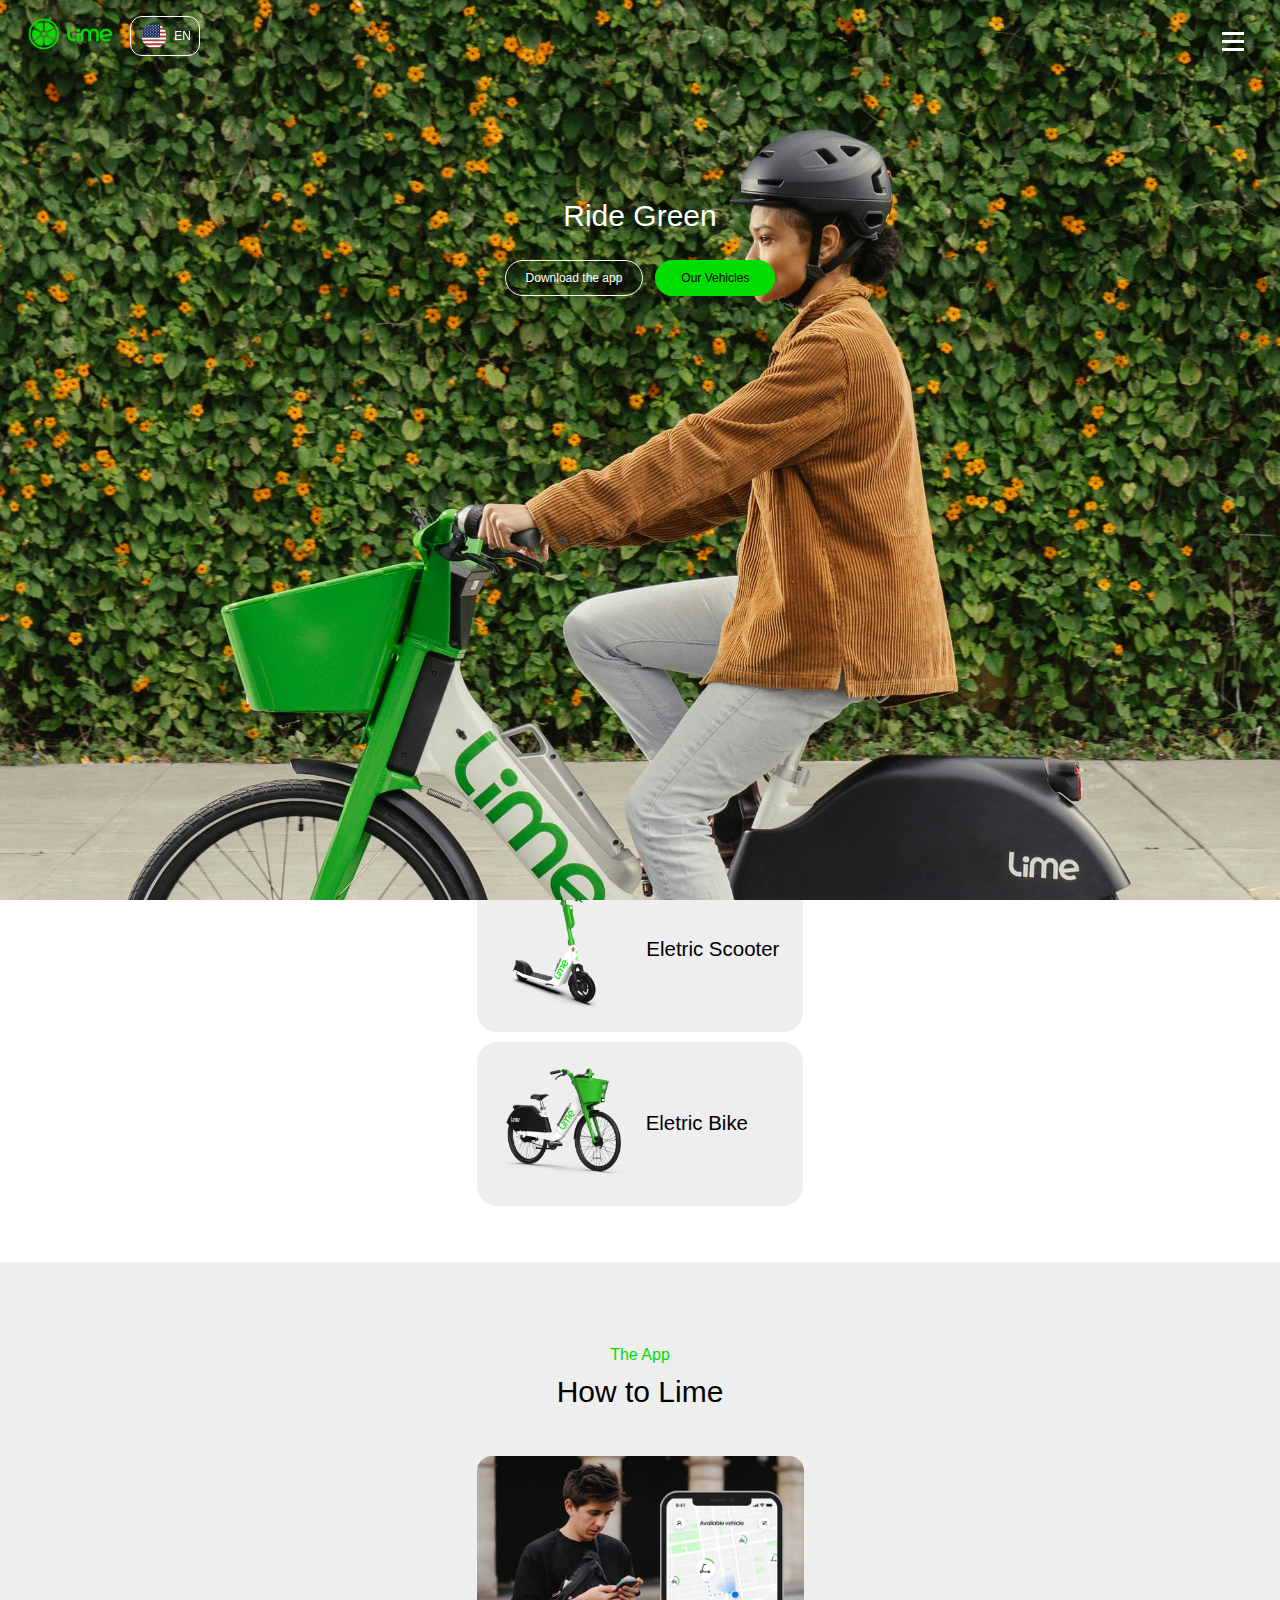
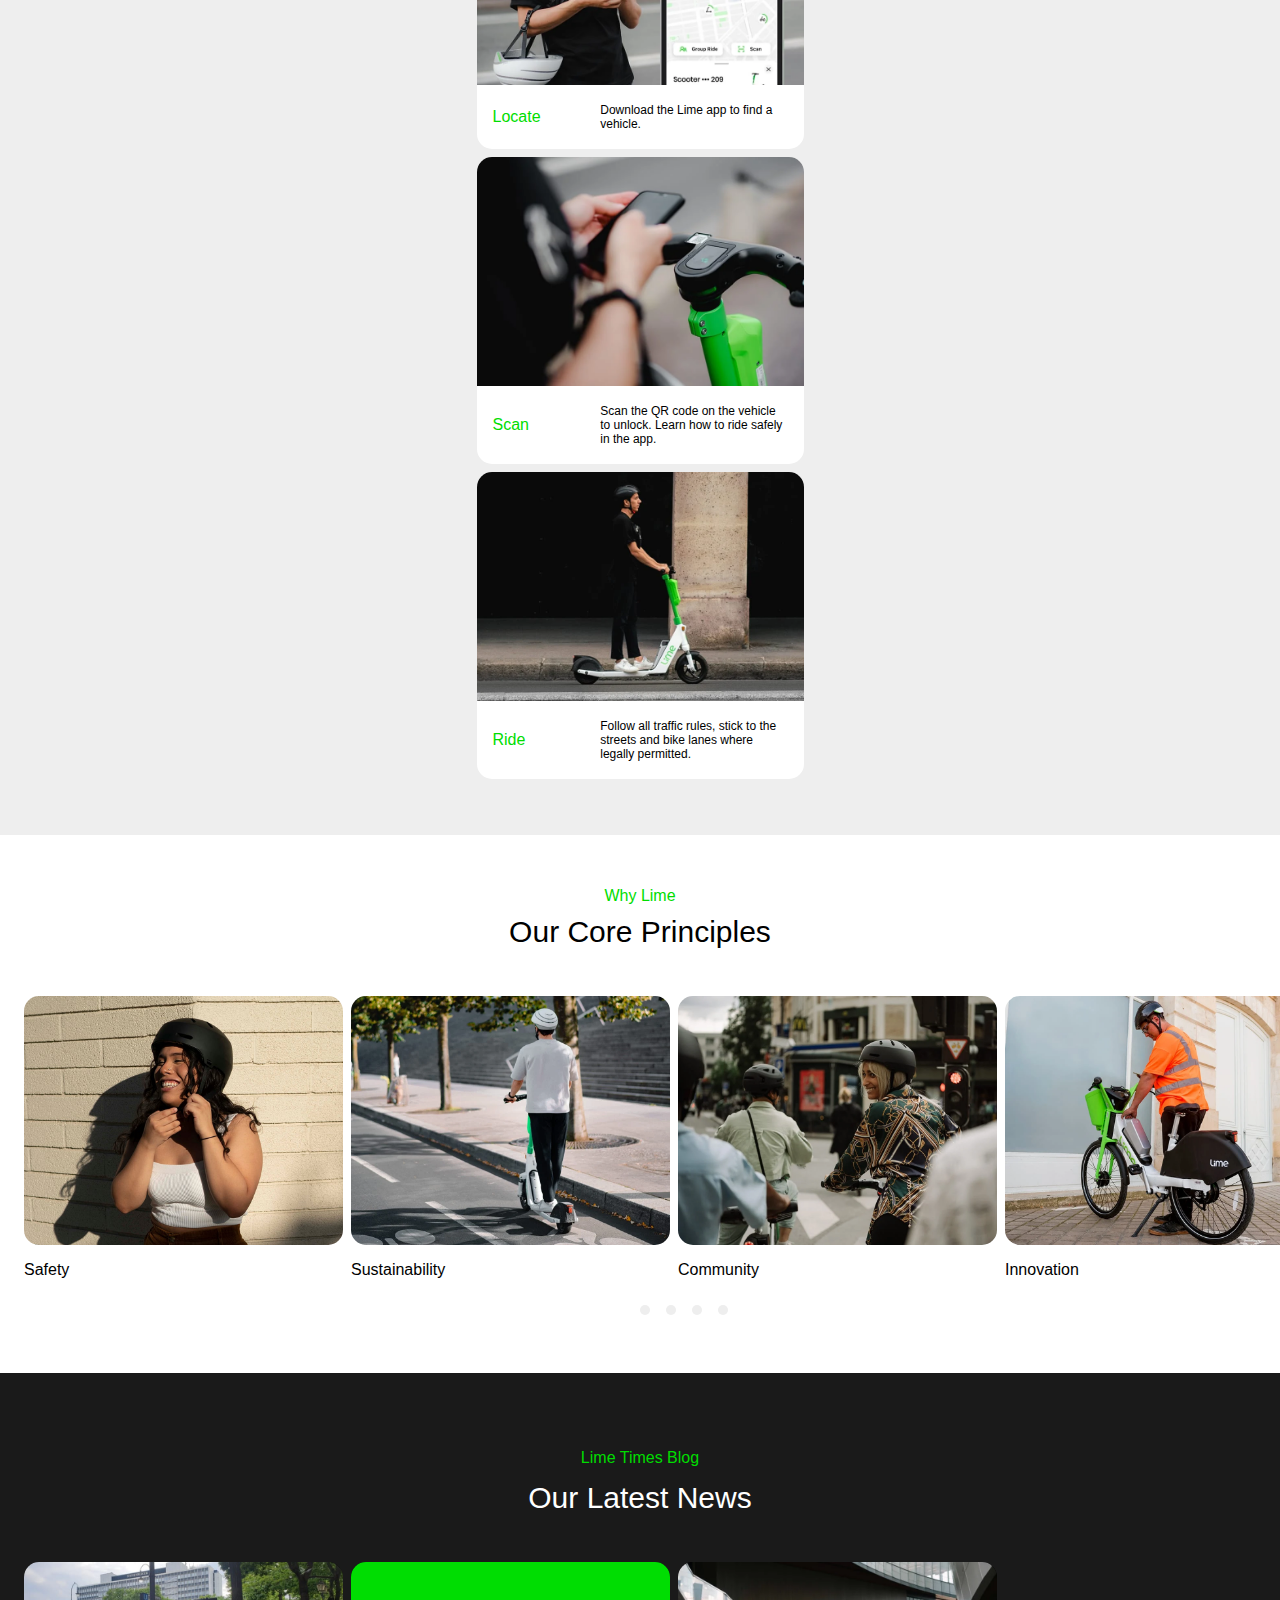
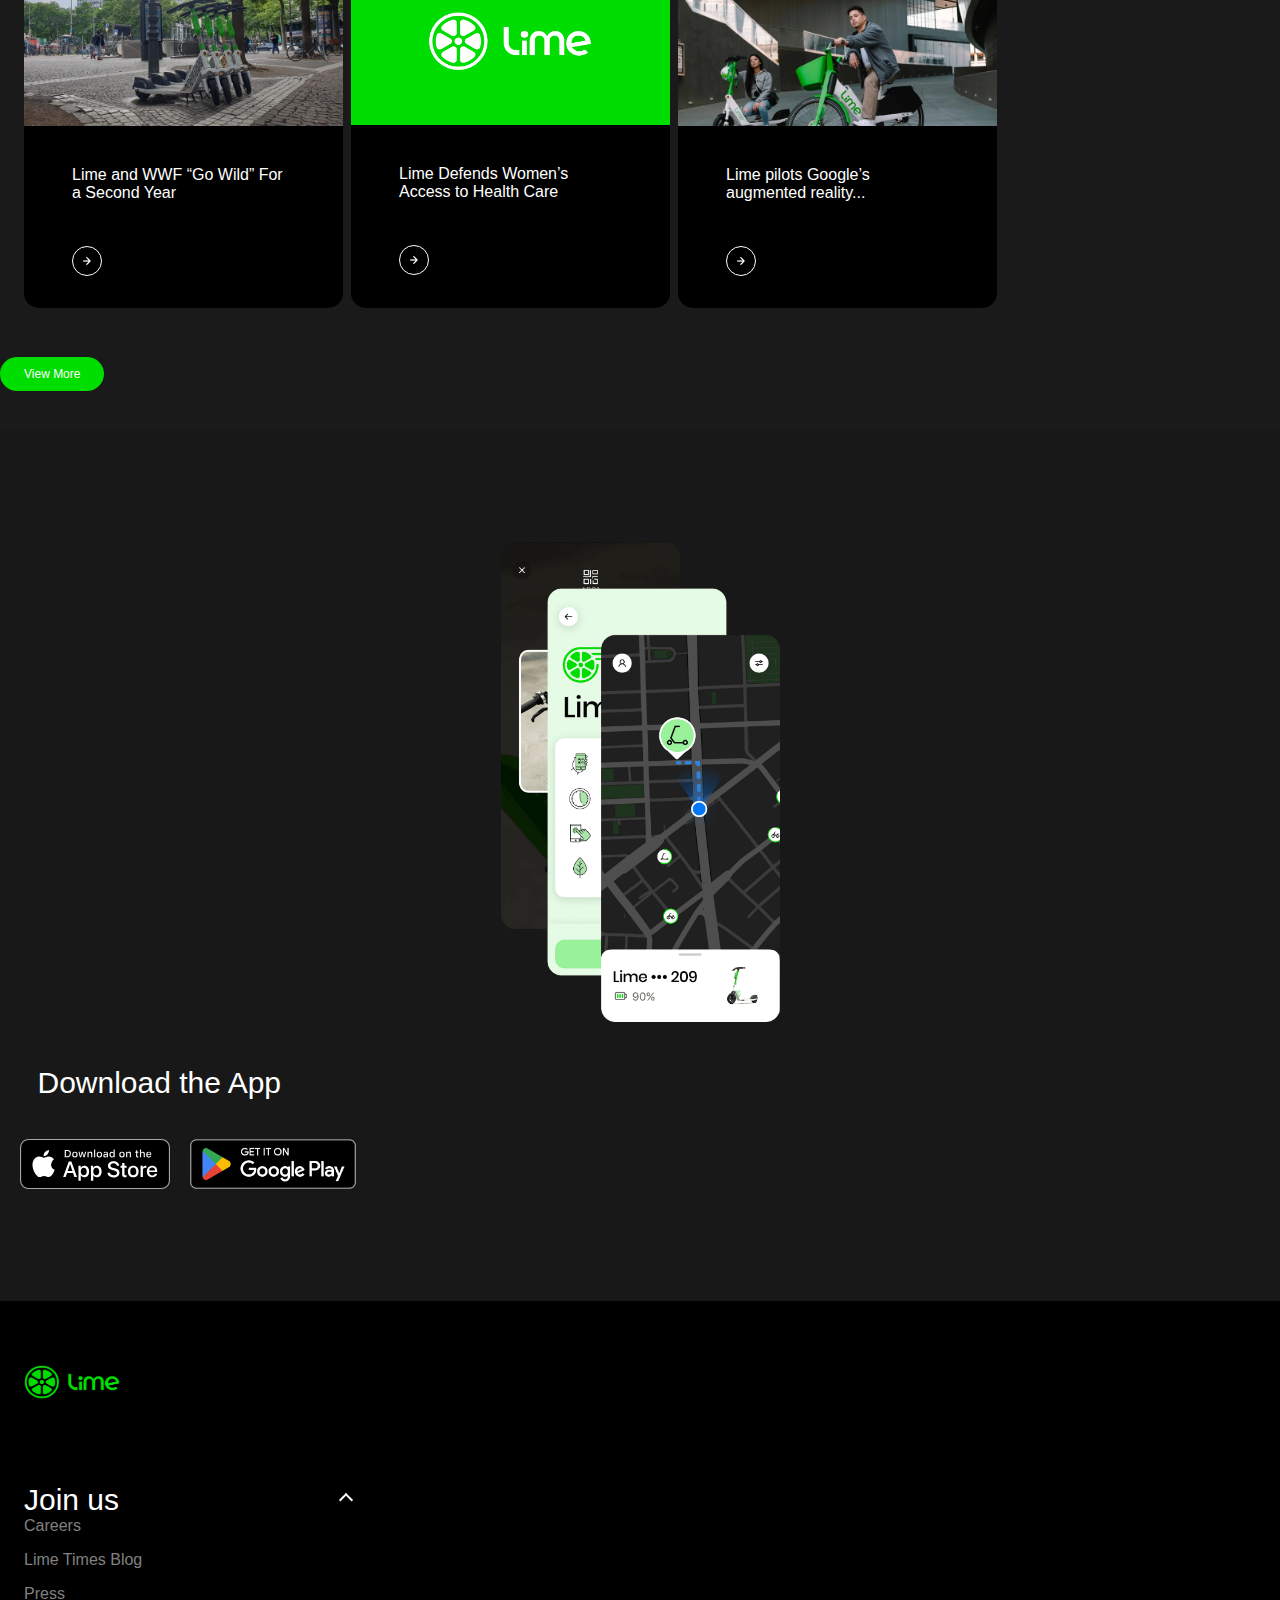
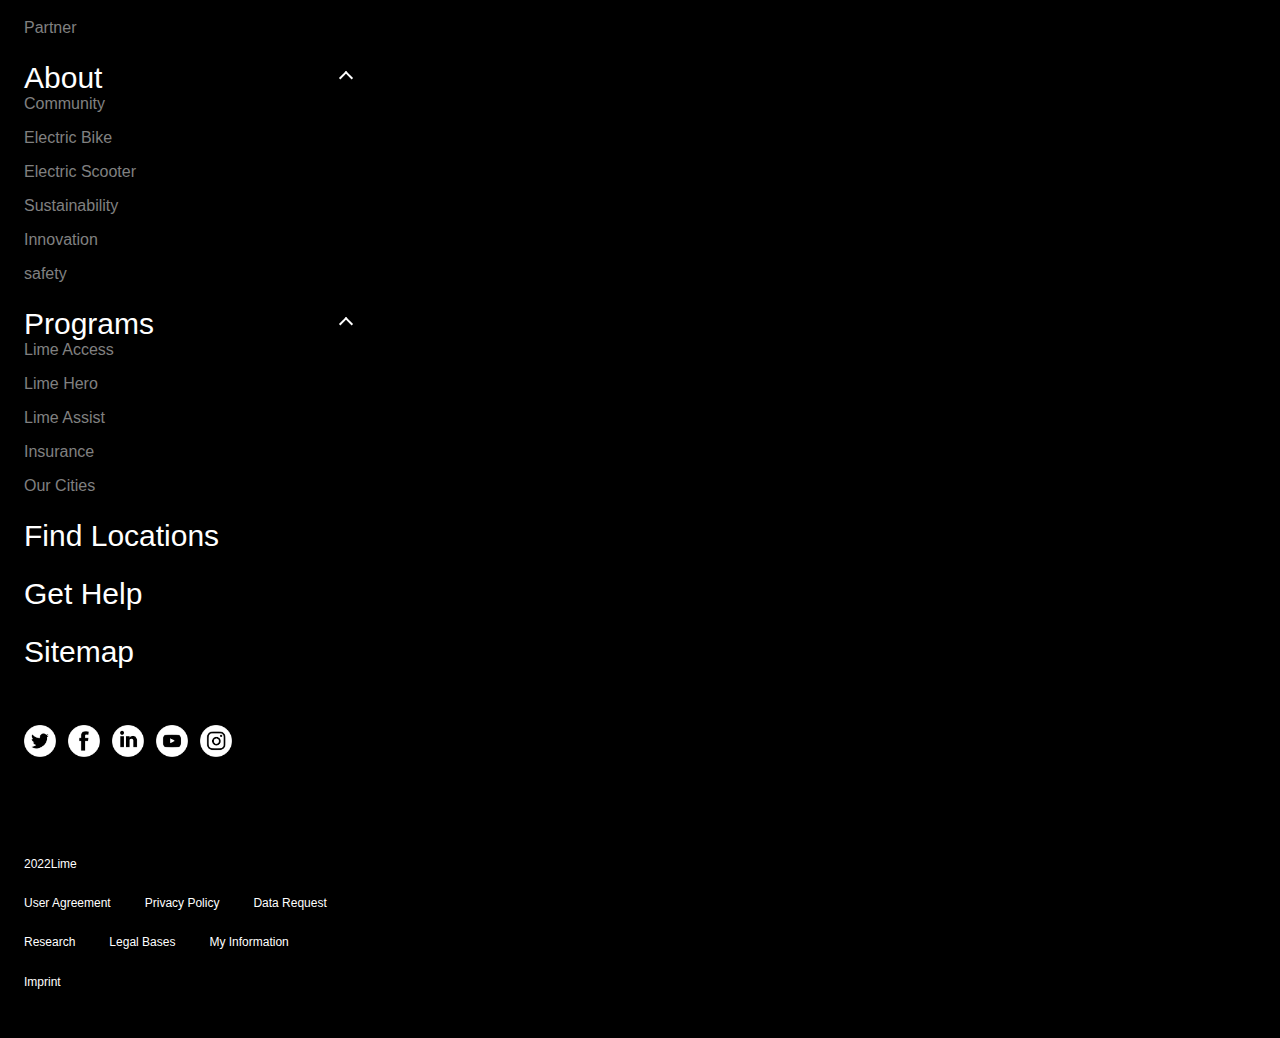
==== commit 110822a2: "Add files via upload" ====
--- a/index.html
+++ b/index.html
@@ -24,216 +24,183 @@
             <li><p>Select your region</p></li>
             <ul>
               <li>
-              <input type="radio" name="fav_language" value="HTML">
-                <label for="html">
+              <input type="radio" name="fav_language" id="ARG" value="ARG">
+                <label for="ARG">
                 <img src="images/region/ARG.svg"alt="Argentinië flag">Argentinië</label>
-                <br>
-              </li>
-              <li>
-              <input type="radio" name="fav_language" value="HTML">
-                <label for="html">
+              </li>
+              <li>
+              <input type="radio" name="fav_language" id="AT" value="AT">
+                <label for="AT">
                 <img src="images/region/AT.svg"alt="Austria flag">Austria</label>
-                <br>
-              </li>
-              <li>
-                <input type="radio" name="fav_language" value="HTML">
-                <label for="html">
+              </li>
+              <li>
+                <input type="radio" name="fav_language" id="AZ" value="AZ">
+                <label for="AZ">
                 <img src="images/region/AZ.svg"alt="Australia flag">Australia</label>
-                <br>
-              </li>
-              <li>
-               <input type="radio" name="fav_language" value="HTML">
-               <label for="html"><img src="images/region/BE.svg"alt="Belgium flag">Belgium</label>
-               <br>
-              </li>
-              <li>
-              <input type="radio" name="fav_language" value="HTML">
-                <label for="html">
+              </li>
+              <li>
+               <input type="radio" name="fav_language" id="BE" value="BE">
+               <label for="BE">
+               <img src="images/region/BE.svg"alt="Belgium flag">Belgium</label>
+              </li>
+              <li>
+              <input type="radio" name="fav_language" id="BG" value="BG">
+                <label for="BG">
                 <img src="images/region/BG.svg"alt="Bulgaria flag">Bulgaria</label>
-                <br>
-              </li>
-              <li>
-              <input type="radio" name="fav_language" value="HTML">
-                <label for="html">
+              </li>
+              <li>
+              <input type="radio" name="fav_language" id="BR" value="BR">
+                <label for="BR">
                 <img src="images/region/BR.svg"alt="Brazil Flag">Brazil</label>
-                <br>
-              </li>
-              <li>
-              <input type="radio" name="fav_language" value="HTML">
-                <label for="html">
+              </li>
+              <li>
+              <input type="radio" name="fav_language" id="CAN" value="CAN">
+                <label for="CAN">
                 <img src="images/region/CAN.svg"alt="Canada flag">Canada</label>
-                <br>
-              </li>
-              <li>
-              <input type="radio" name="fav_language" value="HTML">
-               <label for="html">
+              </li>
+              <li>
+              <input type="radio" name="fav_language" id="CH" value="CH">
+               <label for="CH">
                <img src="images/region/CH.svg"alt="Switzerland flag">Switzerland</label>
-               <br>
               </li>
               <li>
-              <input type="radio" name="fav_language" value="HTML">
-               <label for="html">
+              <input type="radio" name="fav_language" id="CHL" value="CHL">
+               <label for="CHL">
                <img src="images/region/CHL.svg"alt="Chile flag">Chile</label>
-               <br>
               </li>
               <li>
-               <input type="radio" name="fav_language" value="HTML">
-               <label for="html">
+               <input type="radio" name="fav_language" id="COL" value="COl">
+               <label for="COL">
                <img src="images/region/COL.svg"alt="Colombia flag">Colombia</label>
-               <br>
               </li>
               <li>
-              <input type="radio" name="fav_language" value="HTML">
-               <label for="html">
+              <input type="radio" name="fav_language" id="CYP" value="CYP">
+               <label for="CYP">
                <img src="images/region/CYP.svg"alt="Cyprus flag">Cyprus</label>
-               <br>
               </li>
               <li>
-               <input type="radio" name="fav_language" value="HTML">
-               <label for="html">
+               <input type="radio" name="fav_language" id="CZ" value="CZ">
+               <label for="CZ">
                <img src="images/region/CZ.svg"alt="Czech republic flag">Czech Republic</label>
-              <br>
               </li>
              <li>
-               <input type="radio" name="fav_language" value="HTML">
-               <label for="html">
+               <input type="radio" name="fav_language" id="DK" value="DK">
+               <label for="DK">
                <img src="images/region/DK.svg"alt="Denmark flag">Denmark</label>
-               <br>
-             </li>
-             <li>
-               <input type="radio" name="fav_language" value="HTML">
-               <label for="html">
+             </li>
+             <li>
+               <input type="radio" name="fav_language" id="DU" value="DU">
+               <label for="DU">
                <img src="images/region/DU.svg"alt="Germany flag">Germany</label>
-               <br>
-             </li>
-             <li>
-               <input type="radio" name="fav_language" value="HTML">
-               <label for="html">
+             </li>
+             <li>
+               <input type="radio" name="fav_language" id="ES" value="ES">
+               <label for="ES">
                <img src="images/region/ES.svg"alt="Spain flag">Spain</label>
-               <br>
-             </li>
-             <li>
-               <input type="radio" name="fav_language" value="HTML">
-               <label for="html">
+             </li>
+             <li>
+               <input type="radio" name="fav_language" id="FI" value="FI">
+               <label for="FI">
                <img src="images/region/FI.svg"alt="Finland flag">Finland</label>
-               <br>
-             </li>
-             <li>
-               <input type="radio" name="fav_language" value="HTML">
-               <label for="html">
+             </li>
+             <li>
+               <input type="radio" name="fav_language" id="FR" value="FR">
+               <label for="FR">
                <img src="images/region/FR.svg"alt="France flag">France</label>
-               <br>
-             </li>
-             <li>
-               <input type="radio" name="fav_language" value="HTML">
-               <label for="html">
+             </li>
+             <li>
+               <input type="radio" name="fav_language" id="GB" value="GB">
+               <label for="GB">
                <img src="images/region/GB.svg"alt="Great Britain flag">Great Britain</label>
-               <br>
-             </li>
-             <li>
-               <input type="radio" name="fav_language" value="HTML">
-               <label for="html">
+             </li>
+             <li>
+               <input type="radio" name="fav_language" id="GR" value="GR">
+               <label for="GR">
                <img src="images/region/GR.svg"alt="Greece flag">Greece</label>
-               <br>
-             </li>
-             <li>
-               <input type="radio" name="fav_language" value="HTML">
-               <label for="html">
+             </li>
+             <li>
+               <input type="radio" name="fav_language" id="HU" value="HU">
+               <label for="HU">
                <img src="images/region/HU.svg"alt="Hungary flag">Hungary</label>
-               <br>
-             </li>
-             <li>
-               <input type="radio" name="fav_language" value="HTML">
-               <label for="html">
+             </li>
+             <li>
+               <input type="radio" name="fav_language" id="ISR" value="ISR">
+               <label for="ISR">
                <img src="images/region/ISR.svg"alt="Israel flag">Israel</label>
-               <br>
-             </li>
-             <li>
-               <input type="radio" name="fav_language" value="HTML">
-               <label for="html">
+             </li>
+             <li>
+               <input type="radio" name="fav_language" id="ITA" value="ITA">
+               <label for="ITA">
                <img src="images/region/ITA.svg"alt="Italy flag">Italy</label>
-               <br>
-             </li>
-             <li>
-               <input type="radio" name="fav_language" value="HTML">
-               <label for="html">
+             </li>
+             <li>
+               <input type="radio" name="fav_language" id="KOR" value="KOR">
+               <label for="KOR">
                <img src="images/region/KOR.svg"alt="South Korea flag">South Korea</label>
-               <br>
-             </li>
-             <li>
-               <input type="radio" name="fav_language" value="HTML">
-               <label for="html">
+             </li>
+             <li>
+               <input type="radio" name="fav_language" id="MEX" value="MEX">
+               <label for="MEX">
                <img src="images/region/MEX.svg"alt="Mexico flag">Mexico</label>
-               <br>
-             </li>
-             <li>
-               <input type="radio" name="fav_language" value="HTML">
-               <label for="html">
+             </li>
+             <li>
+               <input type="radio" name="fav_language" id="NL" value="NL">
+               <label for="NL">
                <img src="images/region/NL.svg"alt="Dutch flag">Netherlands</label>
-               <br>
-             </li>
-             <li>
-               <input type="radio" name="fav_language" value="HTML">
-               <label for="html">
+             </li>
+             <li>
+               <input type="radio" name="fav_language" id="NOR"value="NOR">
+               <label for="NOR">
                <img src="images/region/NOR.svg"alt="Norwegain flag">Norway</label>
-               <br>
-             </li>
-             <li>
-               <input type="radio" name="fav_language" value="HTML">
-               <label for="html">
+             </li>
+             <li>
+               <input type="radio" name="fav_language" id="NZ" value="NZ">
+               <label for="NZ">
                <img src="images/region/NZ.svg"alt="New Zealand flag">New Zealand</label>
-               <br>
-             </li>
-             <li>
-               <input type="radio" name="fav_language" value="HTML">
-               <label for="html">
+             </li>
+             <li>
+               <input type="radio" name="fav_language" id="PE" value="PE">
+               <label for="PE">
                <img src="images/region/PE.svg"alt="Peru flag">Peru</label>
-               <br>
-             </li>
-             <li>
-               <input type="radio" name="fav_language" value="HTML">
-               <label for="html">
+             </li>
+             <li>
+               <input type="radio" name="fav_language" id="PL" value="PL">
+               <label for="PL">
                <img src="images/region/PL.svg"alt="Poland flag">Poland</label>
-               <br>
-             </li>
-             <li>
-               <input type="radio" name="fav_language" value="HTML">
-               <label for="html">
+             </li>
+             <li>
+               <input type="radio" name="fav_language" id="ROU" value="ROU">
+               <label for="ROU">
                <img src="images/region/ROU.svg"alt="Romania flag">Romania</label>
-               <br>
-             </li>
-             <li>
-               <input type="radio" name="fav_language" value="HTML">
-               <label for="html">
+             </li>
+             <li>
+               <input type="radio" name="fav_language" id="SE" value="SE">
+               <label for="SE">
                <img src="images/region/SE.svg"alt="Swedish flag">Sweden</label>
-               <br>
-             </li>
-             <li>
-               <input type="radio" name="fav_language" value="HTML">
-               <label for="html">
+             </li>
+             <li>
+               <input type="radio" name="fav_language" id="" value="UAE">
+               <label for="UAE">
                <img src="images/region/UAE.svg"alt="UAE flag">UAE</label>
-               <br>
-             </li>
-             <li>
-               <input type="radio" name="fav_language" value="HTML">
-               <label for="html">
+             </li>
+             <li>
+               <input type="radio" name="fav_language" id="URY" value="URY">
+               <label for="URY">
                <img src="images/region/URY.svg"alt="Uruguay flag">Uruguay</label>
-               <br>
-             </li>
-             <li>
-               <input type="radio" name="fav_language" value="HTML">
-               <label for="html">
+             </li>
+             <li>
+               <input type="radio" name="fav_language" id="USA" value="USA">
+               <label for="USA">
                <img src="images/region/USA.svg"alt="American flag">America</label>
-               <br>
              </li>
 
             </ul>
             <li><p>Select your language</p></li>
             <ul>
-                <li><a her="#">Nederlands</a></li>
-                <li><a her="#">Frans</a></li>
-                <li><a her="#">Duits</a></li>
-                <li><a her="#">Engels</a></li>
+                <li><a her="#">Dutch</a></li>
+                <li><a her="#">French</a></li>
+                <li><a her="#">German</a></li>
+                <li><a her="#">English</a></li>
                 <li><a her="#">Portugees</a></li>
             </ul>
         </ul>
@@ -363,14 +330,15 @@
         <nav>
            <a href="#"><img src="images/LimeLogo.png" alt=" logo lime"></a>
             
-            <ul> <!-- nav>ul:first-of-type -->
+            <ul> <!-- footer nav>ul -->
                 
-                <li>
-                    <ul> 
-                       <li><p>Join us</p></li>
-                       <li><span class="arrow"></span></li>
-                    </ul>
-              
+                <li> <!-- footer nav>ul li:first-of-type -->
+                    
+                    <div>
+                        <p>Join us</p>
+                       <button class="arrow"></button>
+                    </div>
+                    
                     <ul> 
                        <li><a href="#">Careers</a></li>
                        <li><a href="Blog.html">Lime Times Blog</a></li>
@@ -378,11 +346,11 @@
                        <li><a href="#">Partner</a></li>
                     </ul>
                 </li>
-                <li>
-                    <ul> 
-                        <li><p>About</p></li>
-                        <li><span class="arrow"></span></li>
-                    </ul>
+                <li> <!-- footer nav>ul li:nth-of-type(2) -->
+                    <div> 
+                        <p>About</p>
+                        <button class="arrow"></button>
+                    </div>
           
                     <ul> 
                         <li><a href="#">Community</a></li>
@@ -393,11 +361,11 @@
                         <li><a href="#">safety</a></li>
                     </ul>
                 </li>
-                <li>
-                    <ul> 
-                       <li><p>Programs</p></li>
-                       <li><span class="arrow"></span></li>
-                    </ul>
+                <li><!-- footer nav>ul li:nth-of-type(3) -->
+                    <div> 
+                       <p>Programs</p>
+                       <button class="arrow"></button>
+                    </div>
            
                     <ul> 
                        <li><a href="#">Lime Access</a></li>
@@ -411,7 +379,7 @@
                 <li><a href="#">Get Help</a></li>
                 <li><a href="#">Sitemap</a></li> 
             </ul>
-            <!-- nav>ul:nth-of-type(2) -->
+            <!-- footer nav>ul:nth-of-type(2) -->
             <ul> 
                 <li><a href="https://twitter.com/limebike"><img src="images/twitter.webp" alt="twitter logo"></a></li>
                 <li><a href="https://www.facebook.com/limebike/"><img src="images/facebook.webp" alt="Facebook logo"></a></li>
@@ -420,7 +388,7 @@
                 <li><a href="https://www.instagram.com/lime/"><img src="images/instagram.webp" alt="Instagram logo"></a></li>
             </ul>
             <p><time>2022</time>Lime</p>
-            <!-- nav>ul:nth-of-type(3) -->
+            <!-- footer nav>ul:nth-of-type(3) -->
             <ul>
                 <li><a href="#">User Agreement</a></li>
                 <li><a href="#">Privacy Policy</a></li>
--- a/css/style.css
+++ b/css/style.css
@@ -109,7 +109,7 @@
     align-items: center;
   }
 
-  /* styling radio button region bron:https://css-tricks.com/almanac/selectors/c/checked/ */
+  /* styling radio button region */
   /* radio button hide  */
   header section>ul ul li input[type="radio"]{
   opacity: 0;
@@ -117,12 +117,11 @@
   width: 0;
   }
 /* selected region styling  */
-/* header section>ul ul li input[type="radio"]:checked + label {
-    color: #f00;
-    font-style: normal;
-  }  */
-  header section>ul ul li label:hover {
+header section>ul ul li input[type="radio"]:checked + label {
     color: var(--green);
+  } 
+header section>ul ul li label {
+   display:block;
   } 
   /* styling images van list items 1e ul in ul */
   header section>ul ul li img{
@@ -282,6 +281,10 @@
     text-decoration: none;
     font-family: Poppins, Helvetica, sans-serif;
 }
+/*responsive menu*/
+@media (min-width: 1024px){
+}
+
 /* page wrapper */
 main{
     display: flex;
@@ -689,68 +692,72 @@
     margin-bottom:3.5em ;
 }
 
-  /* direct cild nav container */
-footer nav>ul{
+  /* container van 1e nav deel*/
+footer nav>ul:first-of-type{
   width: 20.438em;
   height: auto;
   margin-top: 1.5em;
   list-style:none;
-  
-  }
-  /* p in eerste ul in eerste li van nav direct child */
-footer nav>ul li ul:first-of-type p{
-  font-size: 30px;
-  font-family: Poppins, Helvetica, sans-serif;
-  font-weight: 200;
-  color: white;
-  }
-  /* container van hoofdkopje en pijl *//* eerste ul in eerste li van nav direct child*/
-footer nav>ul li ul:first-of-type {
+  }
+
+  /* container van paragraaf en pijl */
+footer nav>ul:first-of-type li div{
     display:flex;
     align-items:center;
     justify-content:space-between;
   }
-  /* pijl up*/
+  /* button pijl*/
 .arrow{
    border: solid white;
    border-width: 0 2px 2px 0;
    display: inline-block;
    padding: 4px;
+   background-color:transparent;
    transform: rotate(-135deg);
-  }
-  
-  /* 2e ul in eerste li van nav direct child*//*lijst laten zien door display none te verwijderen*/
-footer nav>ul li ul:nth-of-type(2){
+   
+  }
+.show{
+    transform: rotate(45deg);
+	transition: 0.5s;
+
+}
+/*uitgeklapte lijst*/ /*lijst laten zien door display none te verwijderen*/
+footer nav>ul:first-of-type li ul{
     width:327px;
     height: auto;
-    padding: 1.5em 0 1.5em;
     display:flex;
     flex-direction:column;
     gap:1em;
   }
-  /* styling van uitgeklapte lijst */
-footer nav>ul li ul:nth-of-type(2) a{
+  /* styling van linkjes in uitgeklapte lijst */
+footer nav>ul:first-of-type li ul li a{
     list-style:none;
     font-family: Poppins, Helvetica, sans-serif;
     font-weight: 200;
     font-size:16px;
     color:gray;
     text-decoration:none;
-  }
+}
 
 /*hide van lijst*/
-nav>ul li ul:nth-of-type(2) li{
+footer nav>ul:first-of-type li ul.show{
     display:none;
   }
-/* hoofdkopjes in nav  */
-footer nav>ul:first-of-type li p, footer nav>ul:first-of-type li a{
+
+footer nav>ul:first-of-type>li{
+    padding: 0 0 1.5em;
+}
+
+/* hoofdkopjes in 1e deel van nav  */
+footer nav>ul li div p, 
+footer nav>ul:first-of-type li a{
 font-size: 30px;
 font-family: Poppins, Helvetica, sans-serif;
 font-weight: 200;
 color: var(--white);
 text-decoration: none;
-
-}
+}
+
 
 /* social media images style  */
 footer nav>ul:nth-of-type(2) li a img{
@@ -764,6 +771,7 @@
     font-family: Poppins, Helvetica, sans-serif;
     font-weight: 200;
     font-size: 12px;
+    padding: 0 0 25px ;
 }
 /* linkjes cluster onderaan de pagina container  *//* 3e ul in nav*/
 footer nav>ul:nth-of-type(3){
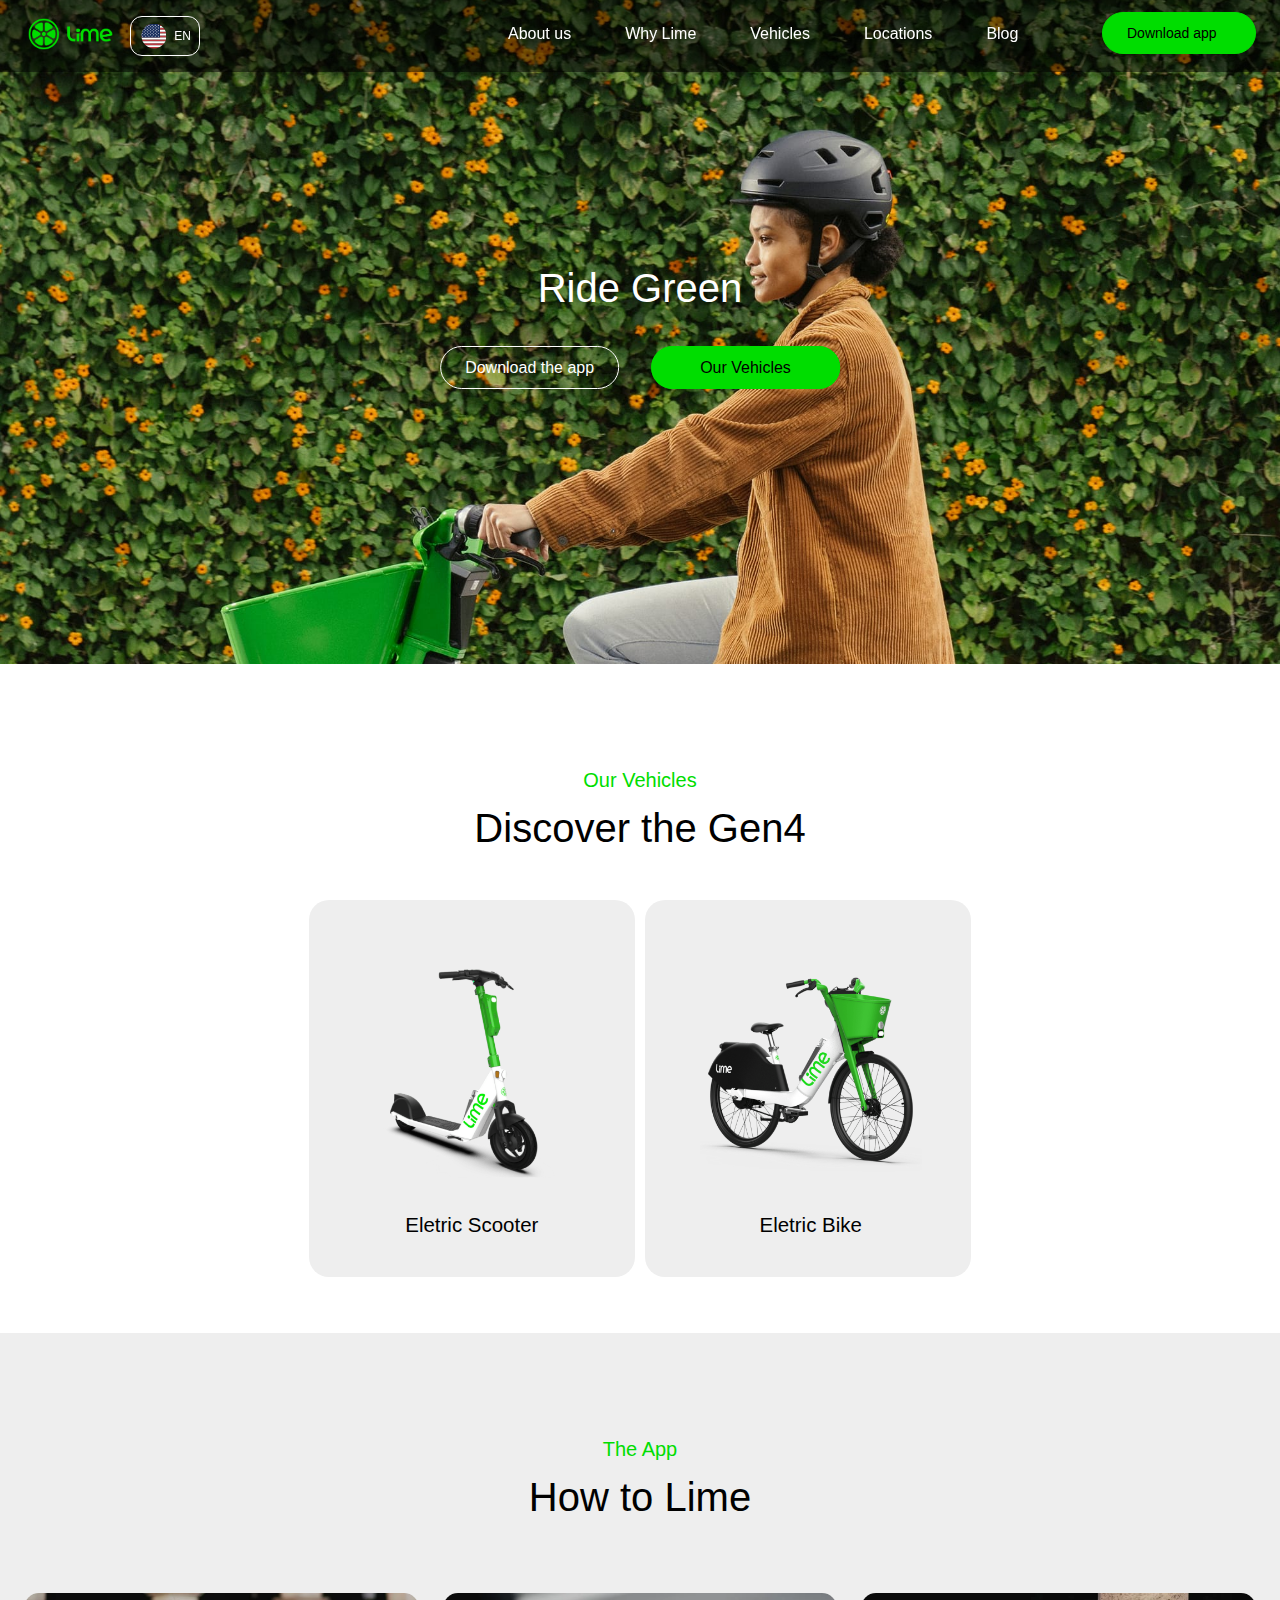
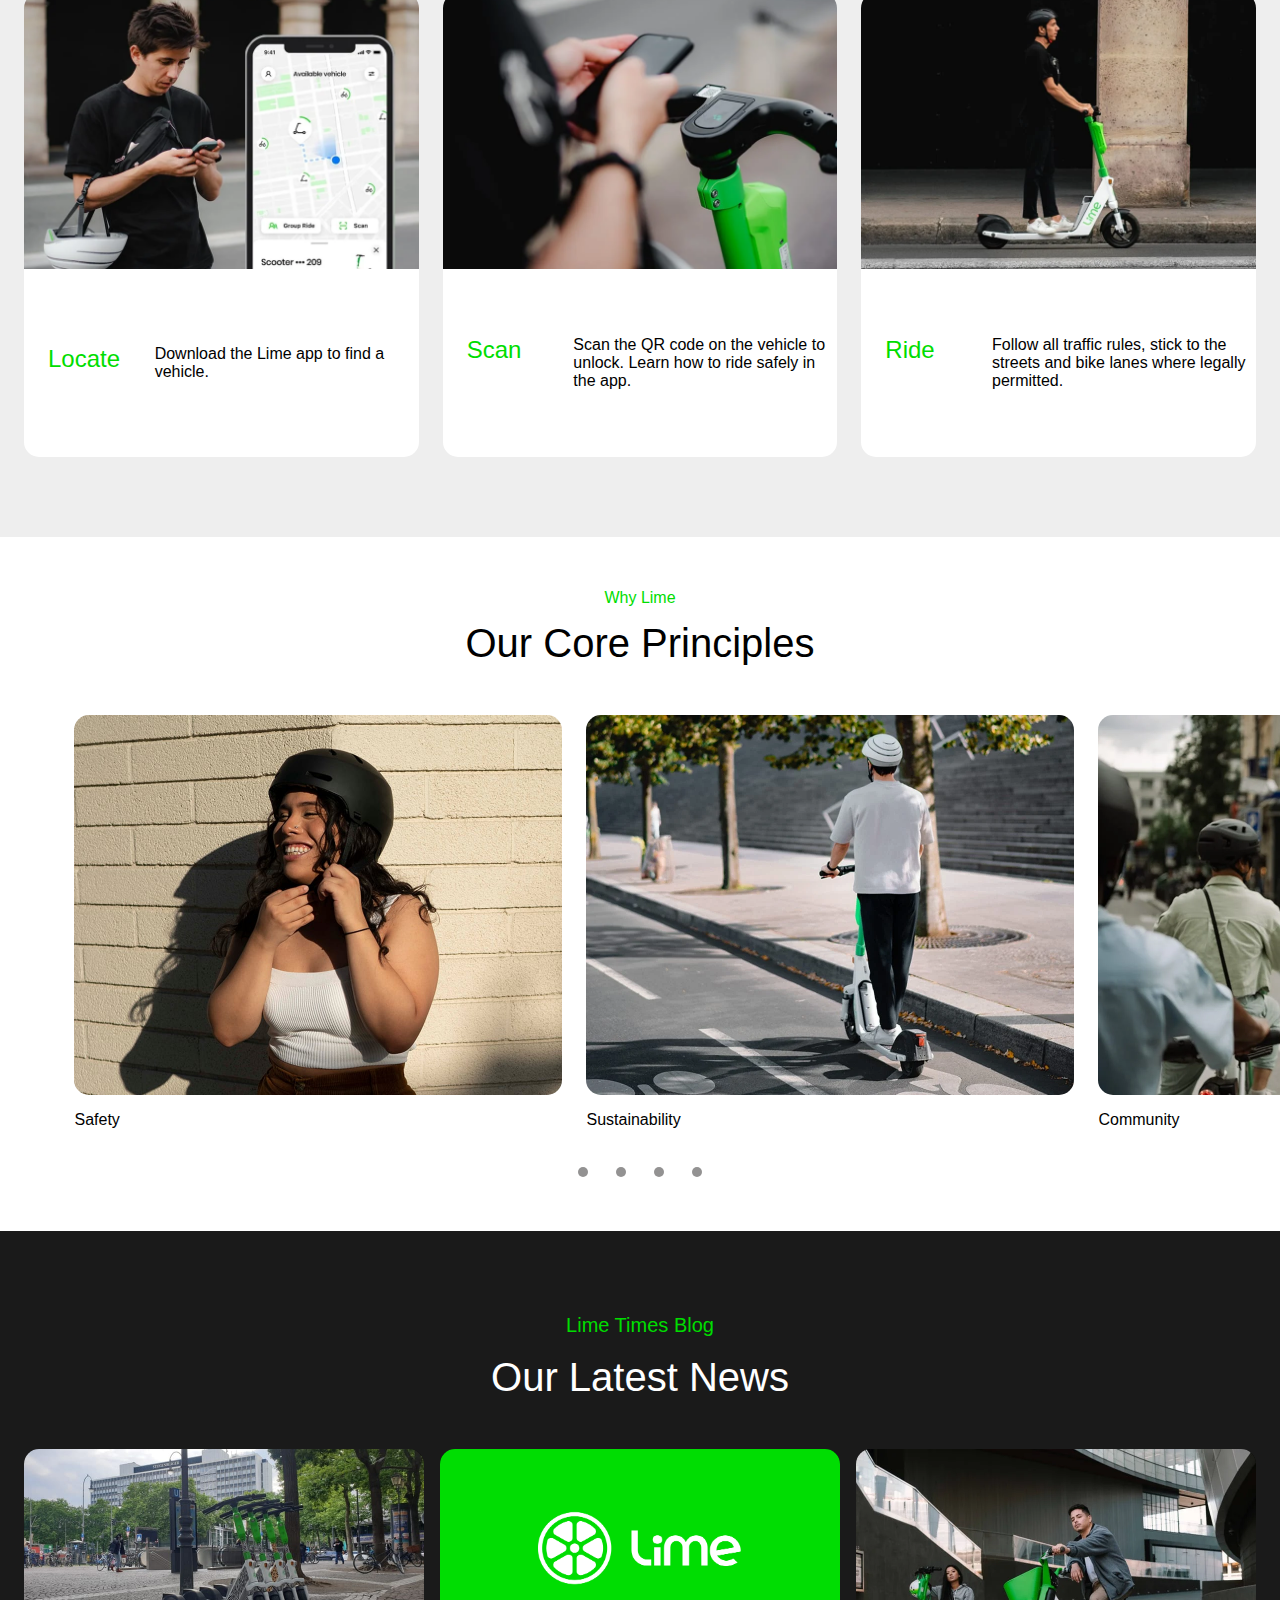
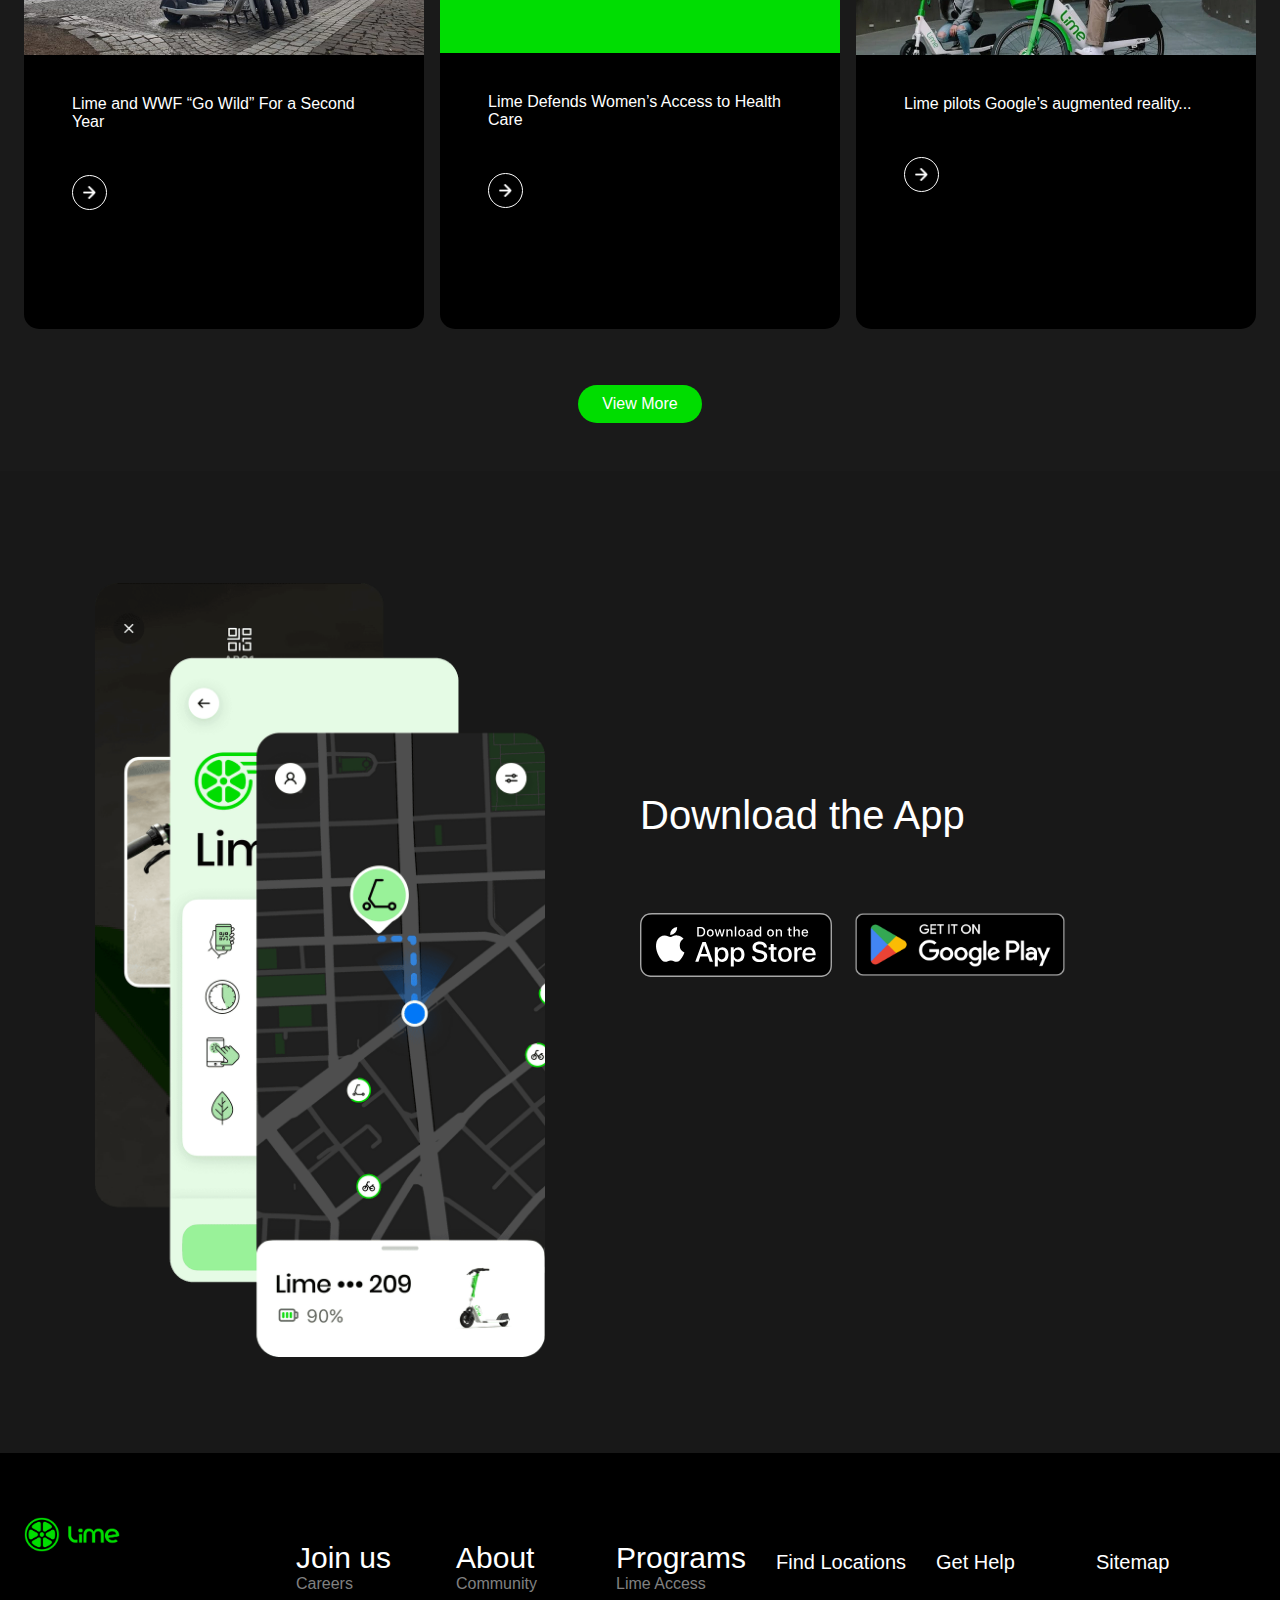
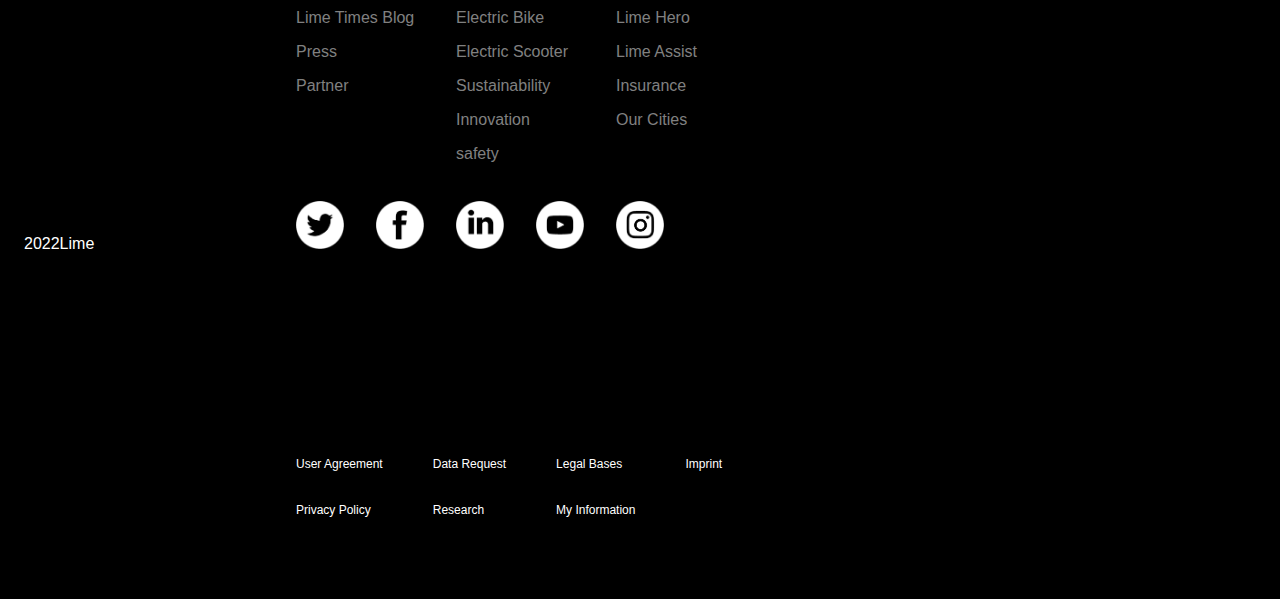
==== commit 18371e72: "Add files via upload" ====
--- a/index.html
+++ b/index.html
@@ -8,7 +8,7 @@
 
     <title>E-scooters & E-bike sharing | Lime micromobility homepage</title>
 
-    <link rel="stylesheet" href="css/style.css">
+    <!-- <link rel="stylesheet" href="css/style.css"> -->
     <link rel="icon" type="image/svg+xml" href="images/Lime_icon.svg">
 </head>
 
@@ -241,7 +241,7 @@
                  <a href="#">Download app</a>
         
         </nav>
-    
+    <link rel="stylesheet" href="css/style.css">
     </header>
 
     <main>
@@ -290,12 +290,12 @@
                 <li id="community"><a href="#"></a><img src="images/COMMUNITY.webp" alt="group of people riding on Lime vehicles"><p>Community</p></li>
                 <li id="innovation"><a href="#"></a><img src="images/INNOVATION.webp" alt="Lime employee changing the battery from e-bike"><p>Innovation</p></li>
             </ul>
-
+            <div>
             <a href="#safety">Safety</a>
             <a href="#sustainability">Sustainability</a>
             <a href="#community">Community</a>
             <a href="#innovation">Innovation</a>
-
+            </div>
         </section>
         <!--    6th section -->
         <section>
@@ -313,8 +313,10 @@
                     <img src="images/pijl naar rechts.png" alt="arrow to go to article">
                 </li>
             </ul> 
-          
+          <div>
             <a href="blog">View More</a>
+          </div>
+            
         </section>
         <!--    7th section -->
         <section>
@@ -325,6 +327,7 @@
                 <li><a href="https://play.google.com/store/apps/details?id=com.limebike"></a><img src="images/playstore_badge.png" alt="badge from the play store"></li>
             </ul>
         </section>
+    <link rel="stylesheet" href="css/HomeMain.css">
     </main>
     <footer>
         <nav>
@@ -374,10 +377,11 @@
                        <li><a href="#">Insurance</a></li>
                        <li><a href="#">Our Cities</a></li>
                     </ul>
-             
+            
                 <li><a href="#">Find Locations</a></li>
                 <li><a href="#">Get Help</a></li>
                 <li><a href="#">Sitemap</a></li> 
+                
             </ul>
             <!-- footer nav>ul:nth-of-type(2) -->
             <ul> 
@@ -400,6 +404,7 @@
             </ul>
 
         </nav>
+    <link rel="stylesheet" href="css/style.css">
     </footer>
 
     <script src="scripts/script.js"></script>
--- a/css/style.css
+++ b/css/style.css
@@ -21,7 +21,9 @@
     top: 0;
     width:auto;
     z-index:1;
-}
+    background-color:  rgba(0,0,0,.5);
+}
+
 /* logo  */
 header section img{
     width: 5.5em;
@@ -70,10 +72,9 @@
     height:431px;
     padding:24px 32px;
     border-radius:16px;
-    background-color:white;
+    background-color:var(--white);
     list-style:none;
     margin: 40px 0 0 0;
-
     display: none;
   }
 
@@ -167,19 +168,13 @@
   header section:first-of-type>ul ul:nth-of-type(2) a:hover{
     color: var(--green);
   }
+  
 /* hamburger menu  */
 .hamb{
     cursor: pointer;
     float: right;
     padding: 40px 20px;
     margin: 0 16px 0 0;
-}
- /* Style span tag */
- .hamb{
-    cursor: pointer;
-    float: right;
-    padding: 40px 20px;
-    
 }
 
 .hamb-line {
@@ -246,13 +241,12 @@
     transition: max-height .5s ease-out;
     top:80px; 
     padding: 0 24px;
-
 }  
 
 header nav ul{
     list-style: none;
     font-family: Poppins, Helvetica, sans-serif;
-    font-size: 1.875em;;
+    font-size: 1.875em;
   
 }
 header nav ul li a{
@@ -260,18 +254,32 @@
     list-style: none;
     text-decoration: none;
     display: block;
-    padding: 0 24px 0 0;
-    margin-top: 20px;
+    padding: 0 1.5em 0 0;
+    margin-top: 1.25em;
     color: var(--black);
 }
 header nav ul li a:hover{
     background-color: var(--gray);
-}
+    border-bottom: 1px solid var(--gray);
+    transition: .5s;
+}
+
+@media (min-width: 1024px){.side-menu:checked ~ nav{
+   background-color: transparent;
+   max-height: none;
+}
+}
+
+@media (max-height: 375px){header nav ul{
+    font-size: 1em;
+ }
+ }
+/* download button  */
 header nav>a{
     width: auto;
     position:absolute;
-    margin-top: 159.805px;
-    margin-bottom: 48px;
+    margin-top: 9.988em;
+    margin-bottom: 3em;
     padding: 10px 24px;
     background-color: var(--green);
     font-size: 12px;
@@ -281,400 +289,76 @@
     text-decoration: none;
     font-family: Poppins, Helvetica, sans-serif;
 }
+@media (max-height: 375px){header nav>a{
+    margin-top: 1em;
+ }
+ }
 /*responsive menu*/
-@media (min-width: 1024px){
-}
-
-/* page wrapper */
-main{
-    display: flex;
-    flex-direction: column;
-}
-
-/* hide kopje, zodat de section wel een kop heeft */
-main section:first-of-type h1{
-    display: none;
-}
-/*achtergrond hero img*/
-main section:first-of-type img {
-    position: absolute;
-    object-fit: cover;
-    object-position: center;
-    height: 100%;
-    width: 100%;
-    top: 0;
-}
-/* Ride green text   */
-main h1 {
-    font-family: Poppins, Helvetica, sans-serif;
-    font-weight:100;
-    font-size: 1.875em;
-    color: var(--white);
-    position:absolute;
-    top: 7.2em;
-    left: 50%;
-    transform: translate(-50%, -50%);
-}
-/* container content op hero img */
-/* positie van buttons */
-main section:nth-of-type(2) ul{
-    width: 400px;
-    display: flex;
-    flex-direction: row;
-    justify-content:center;
-    align-items: center;
-    gap: 0.75em;
-    position: absolute;
-    left: 50%;
-    transform: translate(-50%, -50%);
-    top: 17.3em;
-}
-
-main section:nth-of-type(2) li{
-    list-style: none;
-}
-
-main section:nth-of-type(2) li a{
-    align-items: center;
-    text-decoration: none;
-    border-radius: 25px;
-    font-family: Poppins, Helvetica, sans-serif;
-    font-weight:100;
-    font-size: 0.75em;
-}
-main section:nth-of-type(2) li:nth-of-type(1) a{
-    color: var(--white);
-    border:1px solid var(--white);
-    padding: 10px 20px 10px 20px;
-}
-
-main section:nth-of-type(2) li:nth-of-type(2) a{
-    color: var(--black);
-    border:1px solid var(--green);
-    background-color: var(--green);
-    padding: 10px 25px 10px 25px;
-}
-
-/* 2e deel van pagina (derde section) */
-/* container van pagina deel 2 */
-main section:nth-of-type(3){
-    background-color:var(--white);
-    margin-bottom:3.5em;
-    margin-top: 37em;
-    
- }
-/* bovenste kopjes bij elke section */
-main section h2{
-    font-size: 1em;
-    font-family: Poppins, Helvetica, sans-serif;
-    font-weight: 400;
-    color: var(--green);
-    text-align: center;
-    margin-top: 5em;
-    line-height: 1.6;
-    
-}
-/* tweede kopje bij elke section */
-main section h3{
-    font-size:1.875em;
-    font-family: Poppins, Helvetica, sans-serif;
-    font-weight:400;
-    color: var(--black);
-    text-align: center;
-    line-height: 1.6;
-    
-    }
-/* container van beide vehicles opties */
-main section:nth-of-type(3) ul{
+@media (min-width: 1024px){ header nav>a {
+width: 11em;
+position: relative;
+left: auto;
+padding: 12px 24px;
+font-size: 14px;
+margin: 1.25em 0 0 0 ;
+}
+}
+@media (min-width: 1024px){ header nav{
     width: auto;
     display: flex;
-    flex-direction: column;
-    margin: 40px 0 0 0;
-    gap: 10px;
+    position:relative;
+    top: 1.5em;
+    overflow: visible;
     align-items: center;
-
-}
-/* containers van 1 vehicles optie */
-main section:nth-of-type(3) li{
-    width: 20.4em;
-    background-color: var(--gray);
-    border-radius: 20px;
-    list-style: none;
-    
-}
-/* afbeeldingen van vehicles opties */
-main section:nth-of-type(3) li img{
-    width: 8em;
-    display: inline-block;
-    vertical-align: middle;
-    padding: 20px;
-}
-
-/* linkjes naar soort vehicle + kopje */
-main section:nth-of-type(3) a{
+    justify-content: space-between;
+}
+}
+
+/* hide hamburger menu icon  */
+@media (min-width: 1024px){ .hamb{
+position: absolute;
+margin-left: -9999px ;
+
+}
+}
+
+@media (min-width: 1024px){ header nav ul{
+    height: 7em;
+    width: 19.8em;
+    display: flex;
+    gap: 1em;
+    flex-direction: row;
+    left:10.7em;
     align-items: center;
-    text-decoration: none;
-    color: var(--black);
-    font-size: 1.28em;
-    font-family: Poppins, Helvetica, sans-serif;
-    font-weight:200;
-}
-
-/* kopje eletric bike align maken met kopje electric scooter */
-main section:nth-of-type(3) li:nth-of-type(2) a{
-    margin-left: 5px;
-}
-
-/* 3e deel van pagina (vierde section) */
-/* container van pagina deel 3 */
-main section:nth-of-type(4){
-    background-color:var(--gray);
- }
-/* style van h2 en h3 bij regel 241 tm 257 */
-/* cards met stappenplan voor app */
- main section:nth-of-type(4) ul{
-    width: auto;
-    margin-top: 2.5em;
-	padding:0;
-    list-style:none;
-    display:flex;
-    flex-direction:column; 
-    gap: 0.5em;
-    align-items: center;
-    margin-bottom:3.5em;
- }
-/* uiterlijk van elke img in de cards */
- main section:nth-of-type(4) ul li img{
-    width: 20.438em;
-    border-radius: 15px 15px 0 0;
-    text-decoration: none;
-    grid-column-start:1;
-    grid-column-end:-1;
- }
-/* grid container voor cards  */
- main section:nth-of-type(4) ul li{
-    width: 20.438em;
-    background-color: var(--white);
-    border-radius: 15px;
-    list-style: none;
-    align-items: center;
-    display:grid;
-    grid-template-columns: 1fr 1fr 1fr 1fr;  
- }
- /* padding aan tekst gedeelte van de cards */
- main section:nth-of-type(4) ul li h4 + p {
-    padding: 1.5em;
- }
- /* stap van how to use (in de cards) */
- main section:nth-of-type(4) ul li h4{
-    color: var(--green);
-    font-family: Poppins, Helvetica, sans-serif;
-    font-size: 1em;
-    font-weight:200;
-    margin-left: 1em;
- }
- /* uitleg how to use (in de cards) */
- main section:nth-of-type(4) ul li p{
-    grid-column-start:2;
-    grid-column-end:5;
-    font-family: Poppins, Helvetica, sans-serif;
-    font-weight: 200;
-    font-size: 0.75em;
-    color: var(--black);
-    margin-left: 2em;
- }
-/* 4e deel van pagina (vijfde section) */
-/* container van pagina deel 4 */
-main section:nth-of-type(5){
-    background-color:var(--white);
-    padding:48px 0 48px 0;
- }
-/* style van h3 bij regel 241 tm 257 */
-/* h2 van section 5 heeft andere margin-top */
-main section:nth-of-type(5) h2{
-    font-size: 1em;
-    font-family: Poppins, Helvetica, sans-serif;
-    font-weight: 400;
-    color: var(--green);
-    text-align: center;
-    line-height: 1.6;
-    margin-top: 0;
-    
-}
-/* carousel container */
-main section:nth-of-type(5) ul{
-    margin: 40px 0 20px 0 ;
-	padding:0 1.5em 0 1.5em;
-	list-style:none;
-	
-	display:flex;
-	gap:0.5em;
-	
-	overflow-x:scroll;
-    overflow-y:hidden;
-    scroll-snap-type: x mandatory;
-	
-	scroll-behavior:smooth;
-}
-/* container van elke card */
-main section:nth-last-of-type(5) ul li{ 
-    flex-shrink:0;
-	scroll-snap-align: center;
-}
-
-main section:nth-of-type(5) ul li > a{
-    display: none;
-}
-
-main section:nth-of-type(5) ul li img{
-    width: 19.938em;
-    height: auto;
-    border-radius: 15px;
-    text-decoration: none;
-}
-
-main section:nth-of-type(5) ul li p{
-    font-family: Poppins, Helvetica, sans-serif;
-    font-weight: 200;
-    font-size: 1em;
-    margin: 12px 0 0 0 ;
-}
-/* dots to move carousel */
-main section:nth-of-type(5) a{
-    
-    display:inline-block;
-	width:0.625em;
-	height:0.625em;
-	border-radius:50%;
-	margin:0.375em;
-	background-color:var(--gray);
-	overflow:hidden;
-	color:transparent;
-
-}
-main section:nth-of-type(5) > a:first-of-type{
-    margin-left: 50%;
-}
-
-/* 5e deel van pagina (zesde section) */
-/* container van pagina deel 5 */
-main section:nth-of-type(6){
-    background-color:rgb(26 26 26);
-    padding:3em 0 3em 0;
- }
-
- /* kopje Lime times blog */
- main section:nth-of-type(6) h2{
-    margin: 1.5em 0 0 0 ;
- }
-/* kopje our latest news */
- main section:nth-of-type(6) h3{
-    font-family: Poppins, Helvetica, sans-serif;
-    font-weight: 100;
-    color: var(--white);
-    text-align: center;
-    line-height: 1.6;
-    margin: 4px 0 0 0;
-}
-/* container van alle cards */
-main section:nth-of-type(6) ul {
-    display: flex;
-    gap:0.5em;
-    margin: 40px 0 56px 0 ;
-    padding:0 1.5em 0 1.5em;
-    scroll-snap-type: x mandatory;
-    scroll-behavior: smooth;
-    overflow-x: auto;
-
-}
-/* Card styling */
-main section:nth-of-type(6) ul li {
-    list-style: none;
-    background-color: var(--black);
-    border-radius:15px;
-    width: 19.938em;
-}
-/* tekst op cards styling */
-main section:nth-of-type(6) ul li p{
-    font-family: Poppins, Helvetica, sans-serif;
-    font-weight: 200;
-    font-size: 1em;
-    color: var(--white);
-    padding:36px 48px 44px;
-}
-/* foto's op card styling  */
-main section:nth-of-type(6) ul li img{
-    width: 19.938em;
-    height: auto;
-    border-radius: 15px 15px 0 0;
-}
-/* pijlen op cards styling  */
-main section:nth-of-type(6) ul li img:nth-of-type(2){
-   width: 30px;
-   height: 30px;
-   padding: 10px;
-   margin:0 0 1.7em 3em;
-   border-radius: 50%;
-   border: 0.5px solid white;
-}
-/* view more button styling  */
-main section:nth-of-type(6) > a {
-   padding: 10px 24px 10px 24px;
-   background-color: var(--green);
-   font-family: Poppins, Helvetica, sans-serif;
-   font-weight: 200;
-   font-size: 12px;
-   color: var(--white);
-   text-decoration: none;
-   border-radius: 25px;
-}
-
-/* 6e deel van pagina (zevende section) */
-/* container van pagina deel 6 */
-main section:nth-of-type(7){
-    background-color:rgb(24 24 24);
-    padding:7em 0 6em 0;
-}
-/* positie en grootte van mobile image  */
-main section:nth-of-type(7) > img{
-width: 279px;
-height: auto;
-
-display: block;
-margin-left: auto;
-margin-right: auto;
-}
-/* verandering van h2 styling  */
-main section:nth-of-type(7) h2{
-    font-size: 30px;
-    color: var(--white);
-    text-align: left;
-    margin-left: 1.25em;
-    margin-top: 1.25em;
-}
-/* container van afbeeldingen */
-main section:nth-of-type(7) ul{
-    display: flex;
-    align-items: center;
-    list-style: none;
-    gap: 0.5em;
-    margin-top: 1.25em;
-    margin-left: 1.25em;
-}
-/* grotte eerste image, app store */
-main section:nth-of-type(7) ul li:first-of-type img{
-    height: 50px;
-}
-/* grootte tweede image, play store */
-main section:nth-of-type(7) ul li:nth-of-type(2) img{
-    width:190px;
-}
-
+}
+}
+
+
+@media (min-width: 1024px){ header nav ul li a{
+color: var(--white);
+font-size: 16px;
+
+}
+}
+
+@media (min-width: 1024px){ header>a{
+top: 0;
+left: 2.375em;
+
+}
+}
 /* footer container */
 footer{
     background-color:var(--black);
     padding: 4em 1.5em 2.5em 1.5em;
 }
+
+@media (min-width: 1024px){ footer nav{
+    display: grid;
+    grid-template-columns: 1fr 1fr;
+    grid-template-rows: 1fr 1fr;
+    width: 100%;
+}}
 
 /* container 2e ul in nav  */
 footer nav>ul:nth-of-type(2){
@@ -691,21 +375,35 @@
     height:2.133em;
     margin-bottom:3.5em ;
 }
+@media (min-width: 1024px){ footer nav>a{
+    width: 10em;
+    height: auto; 
+    grid-column-start: 1;
+    grid-row-start: 1;
+    margin: 0;
+    padding: 0;
+}}
 
   /* container van 1e nav deel*/
 footer nav>ul:first-of-type{
-  width: 20.438em;
+  width: auto;
   height: auto;
   margin-top: 1.5em;
   list-style:none;
   }
-
+@media (min-width: 1024px){ footer nav>ul{
+display: flex;
+  }}
   /* container van paragraaf en pijl */
 footer nav>ul:first-of-type li div{
     display:flex;
     align-items:center;
     justify-content:space-between;
-  }
+    padding: 0 1.25em 0 0;
+  }
+  @media (min-width: 1024px){ footer nav>ul li {
+    padding: 0;
+     }}
   /* button pijl*/
 .arrow{
    border: solid white;
@@ -714,13 +412,20 @@
    padding: 4px;
    background-color:transparent;
    transform: rotate(-135deg);
-   
-  }
-.show{
+  }
+  @media (min-width: 667px){ .arrow {
+    border-width: 0 4px 4px 0;
+    padding: 8px;
+  }}
+  @media (min-width: 1024px){ .arrow {
+   position:absolute;
+   left: -999px;
+  }}
+/* .rotate{
     transform: rotate(45deg);
 	transition: 0.5s;
 
-}
+} */
 /*uitgeklapte lijst*/ /*lijst laten zien door display none te verwijderen*/
 footer nav>ul:first-of-type li ul{
     width:327px;
@@ -729,6 +434,10 @@
     flex-direction:column;
     gap:1em;
   }
+  @media (min-width: 1024px){footer nav>ul:first-of-type li ul{
+    width:10em;
+    align-items: left;
+  }}
   /* styling van linkjes in uitgeklapte lijst */
 footer nav>ul:first-of-type li ul li a{
     list-style:none;
@@ -746,6 +455,7 @@
 
 footer nav>ul:first-of-type>li{
     padding: 0 0 1.5em;
+    
 }
 
 /* hoofdkopjes in 1e deel van nav  */
@@ -758,12 +468,37 @@
 text-decoration: none;
 }
 
+@media (min-width: 1024px){
+     footer nav>ul:first-of-type>li:nth-of-type(4) a,
+     footer nav>ul:first-of-type>li:nth-of-type(5) a, 
+     footer nav>ul:first-of-type>li:nth-of-type(6) a {
+display: flex;
+position: relative;
+margin-top: 0.5em;
+font-size: 1.25em;
+width: 8em;
+}}
+
 
 /* social media images style  */
 footer nav>ul:nth-of-type(2) li a img{
-    width: 32px;
-    height:32px;
-}
+    width: 2em;
+    height:2em;
+}
+@media (min-width: 1024px){footer nav>ul:nth-of-type(2) li a img{
+    width: 3em;
+    height: 3em;
+ }
+ }
+@media (min-width: 1024px){footer nav>ul:nth-of-type(2){
+    grid-column-start: 2;
+    grid-row-start: 2;
+    gap: 2em;
+    margin: 0;
+    height: 5em;
+}
+}
+
 /* 2022 Lime styling */
 footer nav>p {
     color: var(--white);
@@ -771,7 +506,11 @@
     font-family: Poppins, Helvetica, sans-serif;
     font-weight: 200;
     font-size: 12px;
-    padding: 0 0 25px ;
+}
+@media (min-width: 1024px){footer nav>p {
+   padding: 3em 0 0 0;
+   font-size: 1em;
+}
 }
 /* linkjes cluster onderaan de pagina container  *//* 3e ul in nav*/
 footer nav>ul:nth-of-type(3){
@@ -782,7 +521,15 @@
     list-style:none;
     gap: 1em;
 }
-
+@media (min-width: 1024px){footer nav>ul:nth-of-type(3){
+    flex-direction: column;
+    grid-column-start: 2;
+    grid-row-start: 3;
+    grid-row-end: 4;
+
+    gap: 2em;
+}
+}
 /* stijlen van list items  */
 footer nav>ul:nth-of-type(3) li{
     font-family: Poppins, Helvetica, sans-serif;
--- a/css/style.css
+++ b/css/style.css
@@ -21,7 +21,9 @@
     top: 0;
     width:auto;
     z-index:1;
-}
+    background-color:  rgba(0,0,0,.5);
+}
+
 /* logo  */
 header section img{
     width: 5.5em;
@@ -70,10 +72,9 @@
     height:431px;
     padding:24px 32px;
     border-radius:16px;
-    background-color:white;
+    background-color:var(--white);
     list-style:none;
     margin: 40px 0 0 0;
-
     display: none;
   }
 
@@ -167,19 +168,13 @@
   header section:first-of-type>ul ul:nth-of-type(2) a:hover{
     color: var(--green);
   }
+  
 /* hamburger menu  */
 .hamb{
     cursor: pointer;
     float: right;
     padding: 40px 20px;
     margin: 0 16px 0 0;
-}
- /* Style span tag */
- .hamb{
-    cursor: pointer;
-    float: right;
-    padding: 40px 20px;
-    
 }
 
 .hamb-line {
@@ -246,13 +241,12 @@
     transition: max-height .5s ease-out;
     top:80px; 
     padding: 0 24px;
-
 }  
 
 header nav ul{
     list-style: none;
     font-family: Poppins, Helvetica, sans-serif;
-    font-size: 1.875em;;
+    font-size: 1.875em;
   
 }
 header nav ul li a{
@@ -260,18 +254,32 @@
     list-style: none;
     text-decoration: none;
     display: block;
-    padding: 0 24px 0 0;
-    margin-top: 20px;
+    padding: 0 1.5em 0 0;
+    margin-top: 1.25em;
     color: var(--black);
 }
 header nav ul li a:hover{
     background-color: var(--gray);
-}
+    border-bottom: 1px solid var(--gray);
+    transition: .5s;
+}
+
+@media (min-width: 1024px){.side-menu:checked ~ nav{
+   background-color: transparent;
+   max-height: none;
+}
+}
+
+@media (max-height: 375px){header nav ul{
+    font-size: 1em;
+ }
+ }
+/* download button  */
 header nav>a{
     width: auto;
     position:absolute;
-    margin-top: 159.805px;
-    margin-bottom: 48px;
+    margin-top: 9.988em;
+    margin-bottom: 3em;
     padding: 10px 24px;
     background-color: var(--green);
     font-size: 12px;
@@ -281,400 +289,76 @@
     text-decoration: none;
     font-family: Poppins, Helvetica, sans-serif;
 }
+@media (max-height: 375px){header nav>a{
+    margin-top: 1em;
+ }
+ }
 /*responsive menu*/
-@media (min-width: 1024px){
-}
-
-/* page wrapper */
-main{
-    display: flex;
-    flex-direction: column;
-}
-
-/* hide kopje, zodat de section wel een kop heeft */
-main section:first-of-type h1{
-    display: none;
-}
-/*achtergrond hero img*/
-main section:first-of-type img {
-    position: absolute;
-    object-fit: cover;
-    object-position: center;
-    height: 100%;
-    width: 100%;
-    top: 0;
-}
-/* Ride green text   */
-main h1 {
-    font-family: Poppins, Helvetica, sans-serif;
-    font-weight:100;
-    font-size: 1.875em;
-    color: var(--white);
-    position:absolute;
-    top: 7.2em;
-    left: 50%;
-    transform: translate(-50%, -50%);
-}
-/* container content op hero img */
-/* positie van buttons */
-main section:nth-of-type(2) ul{
-    width: 400px;
-    display: flex;
-    flex-direction: row;
-    justify-content:center;
-    align-items: center;
-    gap: 0.75em;
-    position: absolute;
-    left: 50%;
-    transform: translate(-50%, -50%);
-    top: 17.3em;
-}
-
-main section:nth-of-type(2) li{
-    list-style: none;
-}
-
-main section:nth-of-type(2) li a{
-    align-items: center;
-    text-decoration: none;
-    border-radius: 25px;
-    font-family: Poppins, Helvetica, sans-serif;
-    font-weight:100;
-    font-size: 0.75em;
-}
-main section:nth-of-type(2) li:nth-of-type(1) a{
-    color: var(--white);
-    border:1px solid var(--white);
-    padding: 10px 20px 10px 20px;
-}
-
-main section:nth-of-type(2) li:nth-of-type(2) a{
-    color: var(--black);
-    border:1px solid var(--green);
-    background-color: var(--green);
-    padding: 10px 25px 10px 25px;
-}
-
-/* 2e deel van pagina (derde section) */
-/* container van pagina deel 2 */
-main section:nth-of-type(3){
-    background-color:var(--white);
-    margin-bottom:3.5em;
-    margin-top: 37em;
-    
- }
-/* bovenste kopjes bij elke section */
-main section h2{
-    font-size: 1em;
-    font-family: Poppins, Helvetica, sans-serif;
-    font-weight: 400;
-    color: var(--green);
-    text-align: center;
-    margin-top: 5em;
-    line-height: 1.6;
-    
-}
-/* tweede kopje bij elke section */
-main section h3{
-    font-size:1.875em;
-    font-family: Poppins, Helvetica, sans-serif;
-    font-weight:400;
-    color: var(--black);
-    text-align: center;
-    line-height: 1.6;
-    
-    }
-/* container van beide vehicles opties */
-main section:nth-of-type(3) ul{
+@media (min-width: 1024px){ header nav>a {
+width: 11em;
+position: relative;
+left: auto;
+padding: 12px 24px;
+font-size: 14px;
+margin: 1.25em 0 0 0 ;
+}
+}
+@media (min-width: 1024px){ header nav{
     width: auto;
     display: flex;
-    flex-direction: column;
-    margin: 40px 0 0 0;
-    gap: 10px;
+    position:relative;
+    top: 1.5em;
+    overflow: visible;
     align-items: center;
-
-}
-/* containers van 1 vehicles optie */
-main section:nth-of-type(3) li{
-    width: 20.4em;
-    background-color: var(--gray);
-    border-radius: 20px;
-    list-style: none;
-    
-}
-/* afbeeldingen van vehicles opties */
-main section:nth-of-type(3) li img{
-    width: 8em;
-    display: inline-block;
-    vertical-align: middle;
-    padding: 20px;
-}
-
-/* linkjes naar soort vehicle + kopje */
-main section:nth-of-type(3) a{
+    justify-content: space-between;
+}
+}
+
+/* hide hamburger menu icon  */
+@media (min-width: 1024px){ .hamb{
+position: absolute;
+margin-left: -9999px ;
+
+}
+}
+
+@media (min-width: 1024px){ header nav ul{
+    height: 7em;
+    width: 19.8em;
+    display: flex;
+    gap: 1em;
+    flex-direction: row;
+    left:10.7em;
     align-items: center;
-    text-decoration: none;
-    color: var(--black);
-    font-size: 1.28em;
-    font-family: Poppins, Helvetica, sans-serif;
-    font-weight:200;
-}
-
-/* kopje eletric bike align maken met kopje electric scooter */
-main section:nth-of-type(3) li:nth-of-type(2) a{
-    margin-left: 5px;
-}
-
-/* 3e deel van pagina (vierde section) */
-/* container van pagina deel 3 */
-main section:nth-of-type(4){
-    background-color:var(--gray);
- }
-/* style van h2 en h3 bij regel 241 tm 257 */
-/* cards met stappenplan voor app */
- main section:nth-of-type(4) ul{
-    width: auto;
-    margin-top: 2.5em;
-	padding:0;
-    list-style:none;
-    display:flex;
-    flex-direction:column; 
-    gap: 0.5em;
-    align-items: center;
-    margin-bottom:3.5em;
- }
-/* uiterlijk van elke img in de cards */
- main section:nth-of-type(4) ul li img{
-    width: 20.438em;
-    border-radius: 15px 15px 0 0;
-    text-decoration: none;
-    grid-column-start:1;
-    grid-column-end:-1;
- }
-/* grid container voor cards  */
- main section:nth-of-type(4) ul li{
-    width: 20.438em;
-    background-color: var(--white);
-    border-radius: 15px;
-    list-style: none;
-    align-items: center;
-    display:grid;
-    grid-template-columns: 1fr 1fr 1fr 1fr;  
- }
- /* padding aan tekst gedeelte van de cards */
- main section:nth-of-type(4) ul li h4 + p {
-    padding: 1.5em;
- }
- /* stap van how to use (in de cards) */
- main section:nth-of-type(4) ul li h4{
-    color: var(--green);
-    font-family: Poppins, Helvetica, sans-serif;
-    font-size: 1em;
-    font-weight:200;
-    margin-left: 1em;
- }
- /* uitleg how to use (in de cards) */
- main section:nth-of-type(4) ul li p{
-    grid-column-start:2;
-    grid-column-end:5;
-    font-family: Poppins, Helvetica, sans-serif;
-    font-weight: 200;
-    font-size: 0.75em;
-    color: var(--black);
-    margin-left: 2em;
- }
-/* 4e deel van pagina (vijfde section) */
-/* container van pagina deel 4 */
-main section:nth-of-type(5){
-    background-color:var(--white);
-    padding:48px 0 48px 0;
- }
-/* style van h3 bij regel 241 tm 257 */
-/* h2 van section 5 heeft andere margin-top */
-main section:nth-of-type(5) h2{
-    font-size: 1em;
-    font-family: Poppins, Helvetica, sans-serif;
-    font-weight: 400;
-    color: var(--green);
-    text-align: center;
-    line-height: 1.6;
-    margin-top: 0;
-    
-}
-/* carousel container */
-main section:nth-of-type(5) ul{
-    margin: 40px 0 20px 0 ;
-	padding:0 1.5em 0 1.5em;
-	list-style:none;
-	
-	display:flex;
-	gap:0.5em;
-	
-	overflow-x:scroll;
-    overflow-y:hidden;
-    scroll-snap-type: x mandatory;
-	
-	scroll-behavior:smooth;
-}
-/* container van elke card */
-main section:nth-last-of-type(5) ul li{ 
-    flex-shrink:0;
-	scroll-snap-align: center;
-}
-
-main section:nth-of-type(5) ul li > a{
-    display: none;
-}
-
-main section:nth-of-type(5) ul li img{
-    width: 19.938em;
-    height: auto;
-    border-radius: 15px;
-    text-decoration: none;
-}
-
-main section:nth-of-type(5) ul li p{
-    font-family: Poppins, Helvetica, sans-serif;
-    font-weight: 200;
-    font-size: 1em;
-    margin: 12px 0 0 0 ;
-}
-/* dots to move carousel */
-main section:nth-of-type(5) a{
-    
-    display:inline-block;
-	width:0.625em;
-	height:0.625em;
-	border-radius:50%;
-	margin:0.375em;
-	background-color:var(--gray);
-	overflow:hidden;
-	color:transparent;
-
-}
-main section:nth-of-type(5) > a:first-of-type{
-    margin-left: 50%;
-}
-
-/* 5e deel van pagina (zesde section) */
-/* container van pagina deel 5 */
-main section:nth-of-type(6){
-    background-color:rgb(26 26 26);
-    padding:3em 0 3em 0;
- }
-
- /* kopje Lime times blog */
- main section:nth-of-type(6) h2{
-    margin: 1.5em 0 0 0 ;
- }
-/* kopje our latest news */
- main section:nth-of-type(6) h3{
-    font-family: Poppins, Helvetica, sans-serif;
-    font-weight: 100;
-    color: var(--white);
-    text-align: center;
-    line-height: 1.6;
-    margin: 4px 0 0 0;
-}
-/* container van alle cards */
-main section:nth-of-type(6) ul {
-    display: flex;
-    gap:0.5em;
-    margin: 40px 0 56px 0 ;
-    padding:0 1.5em 0 1.5em;
-    scroll-snap-type: x mandatory;
-    scroll-behavior: smooth;
-    overflow-x: auto;
-
-}
-/* Card styling */
-main section:nth-of-type(6) ul li {
-    list-style: none;
-    background-color: var(--black);
-    border-radius:15px;
-    width: 19.938em;
-}
-/* tekst op cards styling */
-main section:nth-of-type(6) ul li p{
-    font-family: Poppins, Helvetica, sans-serif;
-    font-weight: 200;
-    font-size: 1em;
-    color: var(--white);
-    padding:36px 48px 44px;
-}
-/* foto's op card styling  */
-main section:nth-of-type(6) ul li img{
-    width: 19.938em;
-    height: auto;
-    border-radius: 15px 15px 0 0;
-}
-/* pijlen op cards styling  */
-main section:nth-of-type(6) ul li img:nth-of-type(2){
-   width: 30px;
-   height: 30px;
-   padding: 10px;
-   margin:0 0 1.7em 3em;
-   border-radius: 50%;
-   border: 0.5px solid white;
-}
-/* view more button styling  */
-main section:nth-of-type(6) > a {
-   padding: 10px 24px 10px 24px;
-   background-color: var(--green);
-   font-family: Poppins, Helvetica, sans-serif;
-   font-weight: 200;
-   font-size: 12px;
-   color: var(--white);
-   text-decoration: none;
-   border-radius: 25px;
-}
-
-/* 6e deel van pagina (zevende section) */
-/* container van pagina deel 6 */
-main section:nth-of-type(7){
-    background-color:rgb(24 24 24);
-    padding:7em 0 6em 0;
-}
-/* positie en grootte van mobile image  */
-main section:nth-of-type(7) > img{
-width: 279px;
-height: auto;
-
-display: block;
-margin-left: auto;
-margin-right: auto;
-}
-/* verandering van h2 styling  */
-main section:nth-of-type(7) h2{
-    font-size: 30px;
-    color: var(--white);
-    text-align: left;
-    margin-left: 1.25em;
-    margin-top: 1.25em;
-}
-/* container van afbeeldingen */
-main section:nth-of-type(7) ul{
-    display: flex;
-    align-items: center;
-    list-style: none;
-    gap: 0.5em;
-    margin-top: 1.25em;
-    margin-left: 1.25em;
-}
-/* grotte eerste image, app store */
-main section:nth-of-type(7) ul li:first-of-type img{
-    height: 50px;
-}
-/* grootte tweede image, play store */
-main section:nth-of-type(7) ul li:nth-of-type(2) img{
-    width:190px;
-}
-
+}
+}
+
+
+@media (min-width: 1024px){ header nav ul li a{
+color: var(--white);
+font-size: 16px;
+
+}
+}
+
+@media (min-width: 1024px){ header>a{
+top: 0;
+left: 2.375em;
+
+}
+}
 /* footer container */
 footer{
     background-color:var(--black);
     padding: 4em 1.5em 2.5em 1.5em;
 }
+
+@media (min-width: 1024px){ footer nav{
+    display: grid;
+    grid-template-columns: 1fr 1fr;
+    grid-template-rows: 1fr 1fr;
+    width: 100%;
+}}
 
 /* container 2e ul in nav  */
 footer nav>ul:nth-of-type(2){
@@ -691,21 +375,35 @@
     height:2.133em;
     margin-bottom:3.5em ;
 }
+@media (min-width: 1024px){ footer nav>a{
+    width: 10em;
+    height: auto; 
+    grid-column-start: 1;
+    grid-row-start: 1;
+    margin: 0;
+    padding: 0;
+}}
 
   /* container van 1e nav deel*/
 footer nav>ul:first-of-type{
-  width: 20.438em;
+  width: auto;
   height: auto;
   margin-top: 1.5em;
   list-style:none;
   }
-
+@media (min-width: 1024px){ footer nav>ul{
+display: flex;
+  }}
   /* container van paragraaf en pijl */
 footer nav>ul:first-of-type li div{
     display:flex;
     align-items:center;
     justify-content:space-between;
-  }
+    padding: 0 1.25em 0 0;
+  }
+  @media (min-width: 1024px){ footer nav>ul li {
+    padding: 0;
+     }}
   /* button pijl*/
 .arrow{
    border: solid white;
@@ -714,13 +412,20 @@
    padding: 4px;
    background-color:transparent;
    transform: rotate(-135deg);
-   
-  }
-.show{
+  }
+  @media (min-width: 667px){ .arrow {
+    border-width: 0 4px 4px 0;
+    padding: 8px;
+  }}
+  @media (min-width: 1024px){ .arrow {
+   position:absolute;
+   left: -999px;
+  }}
+/* .rotate{
     transform: rotate(45deg);
 	transition: 0.5s;
 
-}
+} */
 /*uitgeklapte lijst*/ /*lijst laten zien door display none te verwijderen*/
 footer nav>ul:first-of-type li ul{
     width:327px;
@@ -729,6 +434,10 @@
     flex-direction:column;
     gap:1em;
   }
+  @media (min-width: 1024px){footer nav>ul:first-of-type li ul{
+    width:10em;
+    align-items: left;
+  }}
   /* styling van linkjes in uitgeklapte lijst */
 footer nav>ul:first-of-type li ul li a{
     list-style:none;
@@ -746,6 +455,7 @@
 
 footer nav>ul:first-of-type>li{
     padding: 0 0 1.5em;
+    
 }
 
 /* hoofdkopjes in 1e deel van nav  */
@@ -758,12 +468,37 @@
 text-decoration: none;
 }
 
+@media (min-width: 1024px){
+     footer nav>ul:first-of-type>li:nth-of-type(4) a,
+     footer nav>ul:first-of-type>li:nth-of-type(5) a, 
+     footer nav>ul:first-of-type>li:nth-of-type(6) a {
+display: flex;
+position: relative;
+margin-top: 0.5em;
+font-size: 1.25em;
+width: 8em;
+}}
+
 
 /* social media images style  */
 footer nav>ul:nth-of-type(2) li a img{
-    width: 32px;
-    height:32px;
-}
+    width: 2em;
+    height:2em;
+}
+@media (min-width: 1024px){footer nav>ul:nth-of-type(2) li a img{
+    width: 3em;
+    height: 3em;
+ }
+ }
+@media (min-width: 1024px){footer nav>ul:nth-of-type(2){
+    grid-column-start: 2;
+    grid-row-start: 2;
+    gap: 2em;
+    margin: 0;
+    height: 5em;
+}
+}
+
 /* 2022 Lime styling */
 footer nav>p {
     color: var(--white);
@@ -771,7 +506,11 @@
     font-family: Poppins, Helvetica, sans-serif;
     font-weight: 200;
     font-size: 12px;
-    padding: 0 0 25px ;
+}
+@media (min-width: 1024px){footer nav>p {
+   padding: 3em 0 0 0;
+   font-size: 1em;
+}
 }
 /* linkjes cluster onderaan de pagina container  *//* 3e ul in nav*/
 footer nav>ul:nth-of-type(3){
@@ -782,7 +521,15 @@
     list-style:none;
     gap: 1em;
 }
-
+@media (min-width: 1024px){footer nav>ul:nth-of-type(3){
+    flex-direction: column;
+    grid-column-start: 2;
+    grid-row-start: 3;
+    grid-row-end: 4;
+
+    gap: 2em;
+}
+}
 /* stijlen van list items  */
 footer nav>ul:nth-of-type(3) li{
     font-family: Poppins, Helvetica, sans-serif;
--- a/css/HomeMain.css
+++ b/css/HomeMain.css
@@ -0,0 +1,563 @@
+/* CSS Document */
+*, *::after, *::before {
+    padding: 0;
+    margin: 0;
+  box-sizing:border-box;  
+}
+/* variables*/
+:root{
+    --white: rgb(255 255 255);
+    --black: rgb(0 0 0);
+    --gray: rgb(238 238 238);
+    --green: rgb(0 221 0);
+} 
+
+@import url('https://fonts.googleapis.com/css2?family=Poppins:ital,wght@0,400;0,500;0,600;1,400&display=swap');
+
+
+/* page wrapper */
+main{
+    display: flex;
+    flex-direction: column;
+}
+
+/* hide kopje, zodat de section wel een kop heeft */
+main section:first-of-type h1{
+    margin-left: -9999;
+}
+/*achtergrond hero img*/
+main section:first-of-type img {
+    position: absolute;
+    object-fit: cover;
+    object-position: center;
+    height: 100%;
+    width: 100%;
+    top: 0;
+}
+@media (min-width: 1024px){ main section:first-of-type img {
+    height: 100%;
+    width: 100%;
+    }
+    }
+
+/* Ride green text   */
+main h1 {
+    font-family: Poppins, Helvetica, sans-serif;
+    font-weight:100;
+    font-size: 1.875em;
+    color: var(--white);
+    position:absolute;
+    top: 7.2em;
+    left: 50%;
+    transform: translate(-50%, -50%);
+}
+
+@media (min-width: 1024px){ main h1 {
+font-size: 2.5em;
+}
+}
+/* container content op hero img */
+/* positie van buttons */
+main section:nth-of-type(2) ul{
+    display: flex;
+    justify-content:center;
+    align-items: center;
+    gap: 2em;
+    position:absolute;
+    left: 50%;
+    transform: translate(-50%, -50%);
+    top: 18em;
+}
+@media (min-width: 1024px){ section:nth-of-type(2) ul{
+    margin-top: 5em;
+    }
+    }
+
+@media (max-width: 667px){ section:nth-of-type(2) ul{
+        flex-direction: column;
+        }
+        }
+
+main section:nth-of-type(2) li{
+    list-style: none;
+}
+
+main section:nth-of-type(2) li a{
+    align-items: center;
+    text-decoration: none;
+    border-radius: 25px;
+    font-family: Poppins, Helvetica, sans-serif;
+    font-weight:100;
+    font-size: 0.75em;
+    padding:  0.75em 1.5em;
+}
+main section:nth-of-type(2) li:nth-of-type(1) a{
+    color: var(--white);
+    border:1px solid var(--white);
+   
+}
+
+main section:nth-of-type(2) li:nth-of-type(2) a{
+    color: var(--black);
+    border:1px solid var(--green);
+    background-color: var(--green);
+    padding:  0.75em 3em;
+}
+@media (min-width: 1024px){ main section:nth-of-type(2) li a{
+    font-size: 1em;
+    }
+    }
+/* 2e deel van pagina (derde section) */
+/* container van pagina deel 2 */
+main section:nth-of-type(3){
+    background-color:var(--white);
+    margin-bottom:3.5em;
+    margin-top: 37em;
+    position:relative;
+ }
+
+/* bovenste kopjes bij elke section */
+main section h2{
+    font-size: 1em;
+    font-family: Poppins, Helvetica, sans-serif;
+    font-weight: 400;
+    color: var(--green);
+    text-align: center;
+    margin-top: 5em;
+    line-height: 1.6;
+    
+}
+/* tweede kopje bij elke section */
+main section h3{
+    font-size:1.875em;
+    font-family: Poppins, Helvetica, sans-serif;
+    font-weight:400;
+    color: var(--black);
+    text-align: center;
+    line-height: 1.6; 
+    }
+@media (min-width: 1024px){main section h2{
+    font-size: 1.25em;
+
+}
+}
+@media (min-width: 1024px){main section h3{
+    font-size: 2.5em;
+}
+}
+/* container van beide vehicles opties */
+main section:nth-of-type(3) ul{
+    width: auto;
+    display: flex;
+    flex-direction: column;
+    margin: 40px 0 0 0;
+    gap: 10px;
+    align-items: center;
+}
+
+@media (min-width: 1024px){ main section:nth-of-type(3) ul{
+flex-direction:row;
+justify-content: center;
+}
+}
+/* containers van 1 vehicles optie */
+main section:nth-of-type(3) li{
+    width: 20.4em;
+    background-color: var(--gray);
+    border-radius: 20px;
+    list-style: none;
+    
+}
+/* afbeeldingen van vehicles opties */
+main section:nth-of-type(3) li img{
+    width: 8em;
+    display: inline-block;
+    vertical-align: middle;
+    padding: 20px;
+}
+
+/* linkjes naar soort vehicle + kopje */
+main section:nth-of-type(3) a{
+    align-items: center;
+    text-decoration: none;
+    color: var(--black);
+    font-size: 1.28em;
+    font-family: Poppins, Helvetica, sans-serif;
+    font-weight:200;
+}
+
+/* kopje eletric bike align maken met kopje electric scooter */
+main section:nth-of-type(3) li:nth-of-type(2) a{
+    margin-left: 5px;
+}
+@media (min-width: 1024px){ main section:nth-of-type(3) li{
+    display: flex;
+    justify-content:center;
+    padding: 2.5em;
+}
+}
+@media (min-width: 1024px){main section:nth-of-type(3) li img{
+    width: 15.83em;
+    height: auto;
+    padding: 1.25em 2.5em;
+    
+}
+}
+@media (min-width: 1024px){main section:nth-of-type(3) a {
+text-align: center;
+width: 20em;
+height: auto;
+}
+}
+/* 3e deel van pagina (vierde section) */
+/* container van pagina deel 3 */
+main section:nth-of-type(4){
+    background-color:var(--gray);
+ }
+/* style van h2 en h3 bij regel 98 */
+
+/* cards met stappenplan voor app */
+ main section:nth-of-type(4) ul{
+    width: auto;
+    margin-top: 2.5em;
+	padding:0;
+    list-style:none;
+    display:flex;
+    flex-direction:column; 
+    gap: 0.5em;
+    align-items: center;
+    margin-bottom:3.5em;
+ }
+ @media (min-width: 1024px){ main section:nth-of-type(4) ul{
+    flex-direction: row;
+    justify-content: center;
+    padding:1.5em;
+    width: auto;
+    height:32em;
+    margin-left: auto;
+    margin-right: auto;
+    gap: 1.5em;
+ }
+}
+/* uiterlijk van elke img in de cards */
+ main section:nth-of-type(4) ul li img{
+    width: 20.438em;
+    height:14.306em;
+    border-radius: 15px 15px 0 0;
+    text-decoration: none;
+    grid-column-start:1;
+    grid-column-end:-1;
+ }
+
+/* grid container voor cards  */
+ main section:nth-of-type(4) ul li{
+    width: 20.438em;
+    height: 21em;
+    background-color: var(--white);
+    border-radius: 15px;
+    list-style: none;
+    display:grid;
+    grid-template-columns: 1fr 1fr 1fr 1fr;  
+ }
+
+ @media (min-width: 1024px){ main section:nth-of-type(4) ul li{
+    width: 100%;
+    height: 100%;
+}
+}
+@media (min-width: 1024px){ main section:nth-of-type(4) ul li img{
+    width: 100%;
+    height: auto;
+}
+}
+ 
+ /* stap van how to use (in de cards) */
+ main section:nth-of-type(4) ul li h4{
+    color: var(--green);
+    font-family: Poppins, Helvetica, sans-serif;
+    font-size: 1em;
+    font-weight:200;
+    margin-left: 1em;
+ }
+ /* uitleg how to use (in de cards) */
+ main section:nth-of-type(4) ul li p{
+    grid-column-start:2;
+    grid-column-end:5;
+    font-family: Poppins, Helvetica, sans-serif;
+    font-weight: 200;
+    font-size: 0.75em;
+    color: var(--black);
+    margin-left: 2em;
+ }
+ @media (min-width: 1024px){main section:nth-of-type(4) ul li h4{
+    font-size: 1.5em;
+ }
+}
+ @media (min-width: 1024px){main section:nth-of-type(4) ul li p{
+    font-size: 100%;
+ }
+}
+/* 4e deel van pagina (vijfde section) */
+/* container van pagina deel 4 */
+main section:nth-of-type(5){
+    background-color:var(--white);
+    padding:48px 0 48px 0;
+ }
+/* style van h3 bij regel 96 tm 115 */
+/* h2 van section 5 heeft andere margin-top */
+main section:nth-of-type(5) h2{
+    font-size: 1em;
+    font-family: Poppins, Helvetica, sans-serif;
+    font-weight: 400;
+    color: var(--green);
+    text-align: center;
+    line-height: 1.6;
+    margin-top: 0;
+    
+}
+/* carousel container */
+main section:nth-of-type(5) ul{
+    margin: 40px 0 20px 0 ;
+	padding:0 1.5em 0 1.5em;
+	list-style:none;
+	
+	display:flex;
+	gap:0.5em;
+	
+	overflow-x:scroll;
+    overflow-y:hidden;
+    scroll-snap-type:x mandatory;
+	
+	scroll-behavior:smooth;
+}
+@media (min-width: 1024px){ main section:nth-of-type(5) ul{
+    gap: 1.5em;
+    padding: 0 4.656em;
+}
+}
+/* container van elke card */
+main section:nth-last-of-type(5) ul li{ 
+    flex-shrink:0;
+	scroll-snap-align: center;
+}
+
+main section:nth-of-type(5) ul li > a{
+    display: none;
+}
+
+main section:nth-of-type(5) ul li img{
+    width: 19.938em;
+    height: auto;
+    border-radius: 15px;
+    text-decoration: none;
+}
+@media (min-width: 1024px){ main section:nth-of-type(5) ul li img{
+    width: 30.5em;
+    height:auto;
+ }
+}
+main section:nth-of-type(5) ul li p{
+    font-family: Poppins, Helvetica, sans-serif;
+    font-weight: 200;
+    font-size: 1em;
+    margin: 12px 0 0 0 ;
+}
+/* dots to move carousel */
+main section:nth-of-type(5) a{
+    
+    display:inline-block;
+	width:0.625em;
+	height:0.625em;
+	border-radius:50%;
+	margin:0.375em;
+	background-color:rgb(147 146 146);
+	overflow:hidden;
+	color:transparent;
+
+}
+
+main section:nth-of-type(5) div{
+    margin-left: auto;
+    margin-right: auto;
+
+}
+@media (min-width: 1024px){ main section:nth-of-type(5) div{
+    margin-top: 2em;
+    gap: 1em;
+}
+}
+
+/* 5e deel van pagina (zesde section) */
+/* container van pagina deel 5 */
+main section:nth-of-type(6){
+    background-color:rgb(26 26 26);
+    padding:3em 0 3em 0;
+ }
+
+ /* kopje Lime times blog */
+ main section:nth-of-type(6) h2{
+    margin: 1.5em 0 0 0 ;
+ }
+/* kopje our latest news */
+ main section:nth-of-type(6) h3{
+    font-family: Poppins, Helvetica, sans-serif;
+    font-weight: 100;
+    color: var(--white);
+    text-align: center;
+    line-height: 1.6;
+    margin: 4px 0 0 0;
+}
+/* container van alle cards */
+main section:nth-of-type(6) ul {
+    display: flex;
+    gap:0.5em;
+    margin: 40px 0 56px 0 ;
+    padding:0 1.5em 0 1.5em;
+    scroll-snap-type: x mandatory;
+    scroll-behavior: smooth;
+    overflow-x: auto;
+
+}
+@media (min-width: 1024px){main section:nth-of-type(6) ul {
+   gap: 1em;
+}
+}
+/* Card styling */
+main section:nth-of-type(6) ul li {
+    list-style: none;
+    background-color: var(--black);
+    border-radius:15px;
+    width: 19.938em;
+}
+@media (min-width: 1024px){main section:nth-of-type(6) ul li {
+    width: 100%;
+    height: 30em;
+}
+}
+/* tekst op cards styling */
+main section:nth-of-type(6) ul li p{
+    font-family: Poppins, Helvetica, sans-serif;
+    font-weight: 200;
+    font-size: 1em;
+    color: var(--white);
+    padding:36px 48px 44px;
+}
+/* foto's op card styling  */
+main section:nth-of-type(6) ul li img{
+    width: 19.938em;
+    height: auto;
+    border-radius: 15px 15px 0 0;
+}
+@media (min-width: 1024px){main section:nth-of-type(6) ul li img{
+    width: 100%;
+}
+}
+/* pijlen op cards styling  */
+main section:nth-of-type(6) ul li img:nth-of-type(2){
+   width: 1.875em;
+   height: 1.875em;
+   padding: 10px;
+   margin:0 0 1.7em 3em;
+   border-radius: 50%;
+   border: 0.5px solid white;
+}
+@media (min-width: 1024px){main section:nth-of-type(6) ul li img:nth-of-type(2){
+    width: 2.2em;
+    height: 2.2em;
+}}
+/* view more button styling  */
+main section:nth-of-type(6) div a {
+   padding: 10px 24px;
+   background-color: var(--green);
+   font-family: Poppins, Helvetica, sans-serif;
+   font-weight: 200;
+   font-size: 12px;
+   color: var(--white);
+   text-decoration: none;
+   border-radius: 25px;
+}
+@media (min-width: 1024px){main section:nth-of-type(6) div a{
+    font-size: 1em;
+}}
+/* center view more button */
+main div {
+    width: 100%;
+    display: flex;
+    justify-content: center;
+    align-items: center;
+}
+
+/* 6e deel van pagina (zevende section) */
+/* container van pagina deel 6 */
+main section:nth-of-type(7){
+    background-color:rgb(24 24 24);
+    padding:7em 0 6em 0;
+}
+@media (min-width: 1024px){main section:nth-of-type(7) {
+    display: grid;
+    grid-template-columns: 1fr 1fr;
+}}
+/* positie en grootte van mobile image  */
+main section:nth-of-type(7) > img{
+width: 17.438em;
+height: auto;
+display: block;
+margin-left: auto;
+margin-right: auto;
+}
+@media (min-width: 1024px){main section:nth-of-type(7) >img{
+    width: 28.125em;
+}}
+/* verandering van h2 styling  */
+main section:nth-of-type(7) h2{
+    font-size: 30px;
+    color: var(--white);
+    text-align: left;
+    margin-left: 1.25em;
+    margin-top: 1.25em;
+}
+@media (min-width: 1024px){main section:nth-of-type(7) h2 {
+    font-size: 2.5em;
+    margin: 5em 0 0 0;
+    width: auto;
+    height: 3em;
+    grid-column-start: 2;
+    grid-column-end: 3;
+    grid-row-start: 1;
+}}
+/* container van afbeeldingen */
+main section:nth-of-type(7) ul{
+    display: flex;
+    align-items: center;
+    list-style: none;
+    gap: 0.5em;
+    margin-top: 1.25em;
+    margin-left: 1.25em;
+}
+@media (min-width: 1024px){main section:nth-of-type(7) ul {
+    position:relative;
+    height: 3em;
+    margin-left: 0;
+    top: 20em;
+    grid-column-start: 2;
+    grid-column-end: 3;
+    grid-row-start: 1;
+}}
+/* grotte eerste image, app store */
+main section:nth-of-type(7) ul li:first-of-type img{
+    height: 50px;
+}
+@media (min-width: 1024px){main section:nth-of-type(7) ul li:first-of-type img {
+    width: 12em;
+    height: 100%;
+
+}}
+/* grootte tweede image, play store */
+main section:nth-of-type(7) ul li:nth-of-type(2) img{
+    width:190px;
+}
+@media (min-width: 1024px){main section:nth-of-type(7) ul li:nth-of-type(2) img {
+    width: 15em;
+    height: 100%;
+
+}}--- a/css/style.css
+++ b/css/style.css
@@ -21,7 +21,9 @@
     top: 0;
     width:auto;
     z-index:1;
-}
+    background-color:  rgba(0,0,0,.5);
+}
+
 /* logo  */
 header section img{
     width: 5.5em;
@@ -70,10 +72,9 @@
     height:431px;
     padding:24px 32px;
     border-radius:16px;
-    background-color:white;
+    background-color:var(--white);
     list-style:none;
     margin: 40px 0 0 0;
-
     display: none;
   }
 
@@ -167,19 +168,13 @@
   header section:first-of-type>ul ul:nth-of-type(2) a:hover{
     color: var(--green);
   }
+  
 /* hamburger menu  */
 .hamb{
     cursor: pointer;
     float: right;
     padding: 40px 20px;
     margin: 0 16px 0 0;
-}
- /* Style span tag */
- .hamb{
-    cursor: pointer;
-    float: right;
-    padding: 40px 20px;
-    
 }
 
 .hamb-line {
@@ -246,13 +241,12 @@
     transition: max-height .5s ease-out;
     top:80px; 
     padding: 0 24px;
-
 }  
 
 header nav ul{
     list-style: none;
     font-family: Poppins, Helvetica, sans-serif;
-    font-size: 1.875em;;
+    font-size: 1.875em;
   
 }
 header nav ul li a{
@@ -260,18 +254,32 @@
     list-style: none;
     text-decoration: none;
     display: block;
-    padding: 0 24px 0 0;
-    margin-top: 20px;
+    padding: 0 1.5em 0 0;
+    margin-top: 1.25em;
     color: var(--black);
 }
 header nav ul li a:hover{
     background-color: var(--gray);
-}
+    border-bottom: 1px solid var(--gray);
+    transition: .5s;
+}
+
+@media (min-width: 1024px){.side-menu:checked ~ nav{
+   background-color: transparent;
+   max-height: none;
+}
+}
+
+@media (max-height: 375px){header nav ul{
+    font-size: 1em;
+ }
+ }
+/* download button  */
 header nav>a{
     width: auto;
     position:absolute;
-    margin-top: 159.805px;
-    margin-bottom: 48px;
+    margin-top: 9.988em;
+    margin-bottom: 3em;
     padding: 10px 24px;
     background-color: var(--green);
     font-size: 12px;
@@ -281,400 +289,76 @@
     text-decoration: none;
     font-family: Poppins, Helvetica, sans-serif;
 }
+@media (max-height: 375px){header nav>a{
+    margin-top: 1em;
+ }
+ }
 /*responsive menu*/
-@media (min-width: 1024px){
-}
-
-/* page wrapper */
-main{
-    display: flex;
-    flex-direction: column;
-}
-
-/* hide kopje, zodat de section wel een kop heeft */
-main section:first-of-type h1{
-    display: none;
-}
-/*achtergrond hero img*/
-main section:first-of-type img {
-    position: absolute;
-    object-fit: cover;
-    object-position: center;
-    height: 100%;
-    width: 100%;
-    top: 0;
-}
-/* Ride green text   */
-main h1 {
-    font-family: Poppins, Helvetica, sans-serif;
-    font-weight:100;
-    font-size: 1.875em;
-    color: var(--white);
-    position:absolute;
-    top: 7.2em;
-    left: 50%;
-    transform: translate(-50%, -50%);
-}
-/* container content op hero img */
-/* positie van buttons */
-main section:nth-of-type(2) ul{
-    width: 400px;
-    display: flex;
-    flex-direction: row;
-    justify-content:center;
-    align-items: center;
-    gap: 0.75em;
-    position: absolute;
-    left: 50%;
-    transform: translate(-50%, -50%);
-    top: 17.3em;
-}
-
-main section:nth-of-type(2) li{
-    list-style: none;
-}
-
-main section:nth-of-type(2) li a{
-    align-items: center;
-    text-decoration: none;
-    border-radius: 25px;
-    font-family: Poppins, Helvetica, sans-serif;
-    font-weight:100;
-    font-size: 0.75em;
-}
-main section:nth-of-type(2) li:nth-of-type(1) a{
-    color: var(--white);
-    border:1px solid var(--white);
-    padding: 10px 20px 10px 20px;
-}
-
-main section:nth-of-type(2) li:nth-of-type(2) a{
-    color: var(--black);
-    border:1px solid var(--green);
-    background-color: var(--green);
-    padding: 10px 25px 10px 25px;
-}
-
-/* 2e deel van pagina (derde section) */
-/* container van pagina deel 2 */
-main section:nth-of-type(3){
-    background-color:var(--white);
-    margin-bottom:3.5em;
-    margin-top: 37em;
-    
- }
-/* bovenste kopjes bij elke section */
-main section h2{
-    font-size: 1em;
-    font-family: Poppins, Helvetica, sans-serif;
-    font-weight: 400;
-    color: var(--green);
-    text-align: center;
-    margin-top: 5em;
-    line-height: 1.6;
-    
-}
-/* tweede kopje bij elke section */
-main section h3{
-    font-size:1.875em;
-    font-family: Poppins, Helvetica, sans-serif;
-    font-weight:400;
-    color: var(--black);
-    text-align: center;
-    line-height: 1.6;
-    
-    }
-/* container van beide vehicles opties */
-main section:nth-of-type(3) ul{
+@media (min-width: 1024px){ header nav>a {
+width: 11em;
+position: relative;
+left: auto;
+padding: 12px 24px;
+font-size: 14px;
+margin: 1.25em 0 0 0 ;
+}
+}
+@media (min-width: 1024px){ header nav{
     width: auto;
     display: flex;
-    flex-direction: column;
-    margin: 40px 0 0 0;
-    gap: 10px;
+    position:relative;
+    top: 1.5em;
+    overflow: visible;
     align-items: center;
-
-}
-/* containers van 1 vehicles optie */
-main section:nth-of-type(3) li{
-    width: 20.4em;
-    background-color: var(--gray);
-    border-radius: 20px;
-    list-style: none;
-    
-}
-/* afbeeldingen van vehicles opties */
-main section:nth-of-type(3) li img{
-    width: 8em;
-    display: inline-block;
-    vertical-align: middle;
-    padding: 20px;
-}
-
-/* linkjes naar soort vehicle + kopje */
-main section:nth-of-type(3) a{
+    justify-content: space-between;
+}
+}
+
+/* hide hamburger menu icon  */
+@media (min-width: 1024px){ .hamb{
+position: absolute;
+margin-left: -9999px ;
+
+}
+}
+
+@media (min-width: 1024px){ header nav ul{
+    height: 7em;
+    width: 19.8em;
+    display: flex;
+    gap: 1em;
+    flex-direction: row;
+    left:10.7em;
     align-items: center;
-    text-decoration: none;
-    color: var(--black);
-    font-size: 1.28em;
-    font-family: Poppins, Helvetica, sans-serif;
-    font-weight:200;
-}
-
-/* kopje eletric bike align maken met kopje electric scooter */
-main section:nth-of-type(3) li:nth-of-type(2) a{
-    margin-left: 5px;
-}
-
-/* 3e deel van pagina (vierde section) */
-/* container van pagina deel 3 */
-main section:nth-of-type(4){
-    background-color:var(--gray);
- }
-/* style van h2 en h3 bij regel 241 tm 257 */
-/* cards met stappenplan voor app */
- main section:nth-of-type(4) ul{
-    width: auto;
-    margin-top: 2.5em;
-	padding:0;
-    list-style:none;
-    display:flex;
-    flex-direction:column; 
-    gap: 0.5em;
-    align-items: center;
-    margin-bottom:3.5em;
- }
-/* uiterlijk van elke img in de cards */
- main section:nth-of-type(4) ul li img{
-    width: 20.438em;
-    border-radius: 15px 15px 0 0;
-    text-decoration: none;
-    grid-column-start:1;
-    grid-column-end:-1;
- }
-/* grid container voor cards  */
- main section:nth-of-type(4) ul li{
-    width: 20.438em;
-    background-color: var(--white);
-    border-radius: 15px;
-    list-style: none;
-    align-items: center;
-    display:grid;
-    grid-template-columns: 1fr 1fr 1fr 1fr;  
- }
- /* padding aan tekst gedeelte van de cards */
- main section:nth-of-type(4) ul li h4 + p {
-    padding: 1.5em;
- }
- /* stap van how to use (in de cards) */
- main section:nth-of-type(4) ul li h4{
-    color: var(--green);
-    font-family: Poppins, Helvetica, sans-serif;
-    font-size: 1em;
-    font-weight:200;
-    margin-left: 1em;
- }
- /* uitleg how to use (in de cards) */
- main section:nth-of-type(4) ul li p{
-    grid-column-start:2;
-    grid-column-end:5;
-    font-family: Poppins, Helvetica, sans-serif;
-    font-weight: 200;
-    font-size: 0.75em;
-    color: var(--black);
-    margin-left: 2em;
- }
-/* 4e deel van pagina (vijfde section) */
-/* container van pagina deel 4 */
-main section:nth-of-type(5){
-    background-color:var(--white);
-    padding:48px 0 48px 0;
- }
-/* style van h3 bij regel 241 tm 257 */
-/* h2 van section 5 heeft andere margin-top */
-main section:nth-of-type(5) h2{
-    font-size: 1em;
-    font-family: Poppins, Helvetica, sans-serif;
-    font-weight: 400;
-    color: var(--green);
-    text-align: center;
-    line-height: 1.6;
-    margin-top: 0;
-    
-}
-/* carousel container */
-main section:nth-of-type(5) ul{
-    margin: 40px 0 20px 0 ;
-	padding:0 1.5em 0 1.5em;
-	list-style:none;
-	
-	display:flex;
-	gap:0.5em;
-	
-	overflow-x:scroll;
-    overflow-y:hidden;
-    scroll-snap-type: x mandatory;
-	
-	scroll-behavior:smooth;
-}
-/* container van elke card */
-main section:nth-last-of-type(5) ul li{ 
-    flex-shrink:0;
-	scroll-snap-align: center;
-}
-
-main section:nth-of-type(5) ul li > a{
-    display: none;
-}
-
-main section:nth-of-type(5) ul li img{
-    width: 19.938em;
-    height: auto;
-    border-radius: 15px;
-    text-decoration: none;
-}
-
-main section:nth-of-type(5) ul li p{
-    font-family: Poppins, Helvetica, sans-serif;
-    font-weight: 200;
-    font-size: 1em;
-    margin: 12px 0 0 0 ;
-}
-/* dots to move carousel */
-main section:nth-of-type(5) a{
-    
-    display:inline-block;
-	width:0.625em;
-	height:0.625em;
-	border-radius:50%;
-	margin:0.375em;
-	background-color:var(--gray);
-	overflow:hidden;
-	color:transparent;
-
-}
-main section:nth-of-type(5) > a:first-of-type{
-    margin-left: 50%;
-}
-
-/* 5e deel van pagina (zesde section) */
-/* container van pagina deel 5 */
-main section:nth-of-type(6){
-    background-color:rgb(26 26 26);
-    padding:3em 0 3em 0;
- }
-
- /* kopje Lime times blog */
- main section:nth-of-type(6) h2{
-    margin: 1.5em 0 0 0 ;
- }
-/* kopje our latest news */
- main section:nth-of-type(6) h3{
-    font-family: Poppins, Helvetica, sans-serif;
-    font-weight: 100;
-    color: var(--white);
-    text-align: center;
-    line-height: 1.6;
-    margin: 4px 0 0 0;
-}
-/* container van alle cards */
-main section:nth-of-type(6) ul {
-    display: flex;
-    gap:0.5em;
-    margin: 40px 0 56px 0 ;
-    padding:0 1.5em 0 1.5em;
-    scroll-snap-type: x mandatory;
-    scroll-behavior: smooth;
-    overflow-x: auto;
-
-}
-/* Card styling */
-main section:nth-of-type(6) ul li {
-    list-style: none;
-    background-color: var(--black);
-    border-radius:15px;
-    width: 19.938em;
-}
-/* tekst op cards styling */
-main section:nth-of-type(6) ul li p{
-    font-family: Poppins, Helvetica, sans-serif;
-    font-weight: 200;
-    font-size: 1em;
-    color: var(--white);
-    padding:36px 48px 44px;
-}
-/* foto's op card styling  */
-main section:nth-of-type(6) ul li img{
-    width: 19.938em;
-    height: auto;
-    border-radius: 15px 15px 0 0;
-}
-/* pijlen op cards styling  */
-main section:nth-of-type(6) ul li img:nth-of-type(2){
-   width: 30px;
-   height: 30px;
-   padding: 10px;
-   margin:0 0 1.7em 3em;
-   border-radius: 50%;
-   border: 0.5px solid white;
-}
-/* view more button styling  */
-main section:nth-of-type(6) > a {
-   padding: 10px 24px 10px 24px;
-   background-color: var(--green);
-   font-family: Poppins, Helvetica, sans-serif;
-   font-weight: 200;
-   font-size: 12px;
-   color: var(--white);
-   text-decoration: none;
-   border-radius: 25px;
-}
-
-/* 6e deel van pagina (zevende section) */
-/* container van pagina deel 6 */
-main section:nth-of-type(7){
-    background-color:rgb(24 24 24);
-    padding:7em 0 6em 0;
-}
-/* positie en grootte van mobile image  */
-main section:nth-of-type(7) > img{
-width: 279px;
-height: auto;
-
-display: block;
-margin-left: auto;
-margin-right: auto;
-}
-/* verandering van h2 styling  */
-main section:nth-of-type(7) h2{
-    font-size: 30px;
-    color: var(--white);
-    text-align: left;
-    margin-left: 1.25em;
-    margin-top: 1.25em;
-}
-/* container van afbeeldingen */
-main section:nth-of-type(7) ul{
-    display: flex;
-    align-items: center;
-    list-style: none;
-    gap: 0.5em;
-    margin-top: 1.25em;
-    margin-left: 1.25em;
-}
-/* grotte eerste image, app store */
-main section:nth-of-type(7) ul li:first-of-type img{
-    height: 50px;
-}
-/* grootte tweede image, play store */
-main section:nth-of-type(7) ul li:nth-of-type(2) img{
-    width:190px;
-}
-
+}
+}
+
+
+@media (min-width: 1024px){ header nav ul li a{
+color: var(--white);
+font-size: 16px;
+
+}
+}
+
+@media (min-width: 1024px){ header>a{
+top: 0;
+left: 2.375em;
+
+}
+}
 /* footer container */
 footer{
     background-color:var(--black);
     padding: 4em 1.5em 2.5em 1.5em;
 }
+
+@media (min-width: 1024px){ footer nav{
+    display: grid;
+    grid-template-columns: 1fr 1fr;
+    grid-template-rows: 1fr 1fr;
+    width: 100%;
+}}
 
 /* container 2e ul in nav  */
 footer nav>ul:nth-of-type(2){
@@ -691,21 +375,35 @@
     height:2.133em;
     margin-bottom:3.5em ;
 }
+@media (min-width: 1024px){ footer nav>a{
+    width: 10em;
+    height: auto; 
+    grid-column-start: 1;
+    grid-row-start: 1;
+    margin: 0;
+    padding: 0;
+}}
 
   /* container van 1e nav deel*/
 footer nav>ul:first-of-type{
-  width: 20.438em;
+  width: auto;
   height: auto;
   margin-top: 1.5em;
   list-style:none;
   }
-
+@media (min-width: 1024px){ footer nav>ul{
+display: flex;
+  }}
   /* container van paragraaf en pijl */
 footer nav>ul:first-of-type li div{
     display:flex;
     align-items:center;
     justify-content:space-between;
-  }
+    padding: 0 1.25em 0 0;
+  }
+  @media (min-width: 1024px){ footer nav>ul li {
+    padding: 0;
+     }}
   /* button pijl*/
 .arrow{
    border: solid white;
@@ -714,13 +412,20 @@
    padding: 4px;
    background-color:transparent;
    transform: rotate(-135deg);
-   
-  }
-.show{
+  }
+  @media (min-width: 667px){ .arrow {
+    border-width: 0 4px 4px 0;
+    padding: 8px;
+  }}
+  @media (min-width: 1024px){ .arrow {
+   position:absolute;
+   left: -999px;
+  }}
+/* .rotate{
     transform: rotate(45deg);
 	transition: 0.5s;
 
-}
+} */
 /*uitgeklapte lijst*/ /*lijst laten zien door display none te verwijderen*/
 footer nav>ul:first-of-type li ul{
     width:327px;
@@ -729,6 +434,10 @@
     flex-direction:column;
     gap:1em;
   }
+  @media (min-width: 1024px){footer nav>ul:first-of-type li ul{
+    width:10em;
+    align-items: left;
+  }}
   /* styling van linkjes in uitgeklapte lijst */
 footer nav>ul:first-of-type li ul li a{
     list-style:none;
@@ -746,6 +455,7 @@
 
 footer nav>ul:first-of-type>li{
     padding: 0 0 1.5em;
+    
 }
 
 /* hoofdkopjes in 1e deel van nav  */
@@ -758,12 +468,37 @@
 text-decoration: none;
 }
 
+@media (min-width: 1024px){
+     footer nav>ul:first-of-type>li:nth-of-type(4) a,
+     footer nav>ul:first-of-type>li:nth-of-type(5) a, 
+     footer nav>ul:first-of-type>li:nth-of-type(6) a {
+display: flex;
+position: relative;
+margin-top: 0.5em;
+font-size: 1.25em;
+width: 8em;
+}}
+
 
 /* social media images style  */
 footer nav>ul:nth-of-type(2) li a img{
-    width: 32px;
-    height:32px;
-}
+    width: 2em;
+    height:2em;
+}
+@media (min-width: 1024px){footer nav>ul:nth-of-type(2) li a img{
+    width: 3em;
+    height: 3em;
+ }
+ }
+@media (min-width: 1024px){footer nav>ul:nth-of-type(2){
+    grid-column-start: 2;
+    grid-row-start: 2;
+    gap: 2em;
+    margin: 0;
+    height: 5em;
+}
+}
+
 /* 2022 Lime styling */
 footer nav>p {
     color: var(--white);
@@ -771,7 +506,11 @@
     font-family: Poppins, Helvetica, sans-serif;
     font-weight: 200;
     font-size: 12px;
-    padding: 0 0 25px ;
+}
+@media (min-width: 1024px){footer nav>p {
+   padding: 3em 0 0 0;
+   font-size: 1em;
+}
 }
 /* linkjes cluster onderaan de pagina container  *//* 3e ul in nav*/
 footer nav>ul:nth-of-type(3){
@@ -782,7 +521,15 @@
     list-style:none;
     gap: 1em;
 }
-
+@media (min-width: 1024px){footer nav>ul:nth-of-type(3){
+    flex-direction: column;
+    grid-column-start: 2;
+    grid-row-start: 3;
+    grid-row-end: 4;
+
+    gap: 2em;
+}
+}
 /* stijlen van list items  */
 footer nav>ul:nth-of-type(3) li{
     font-family: Poppins, Helvetica, sans-serif;
